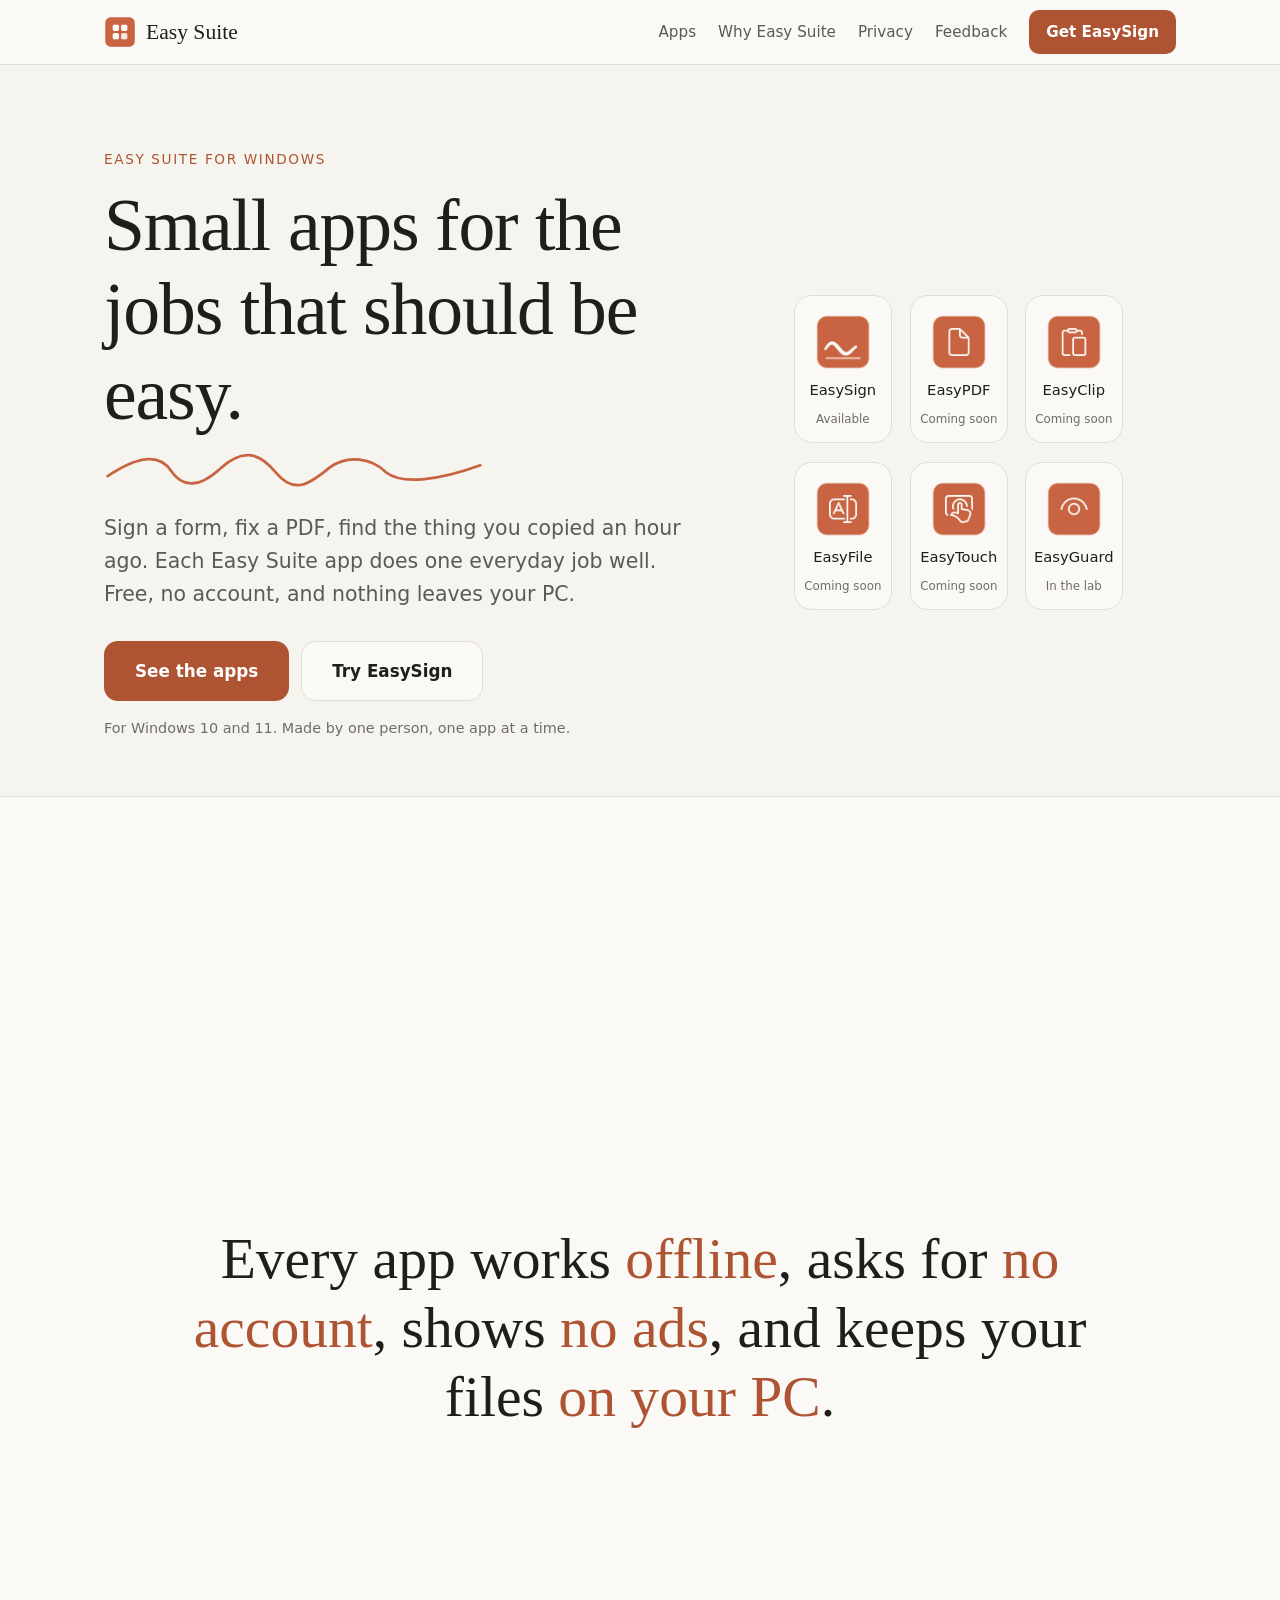
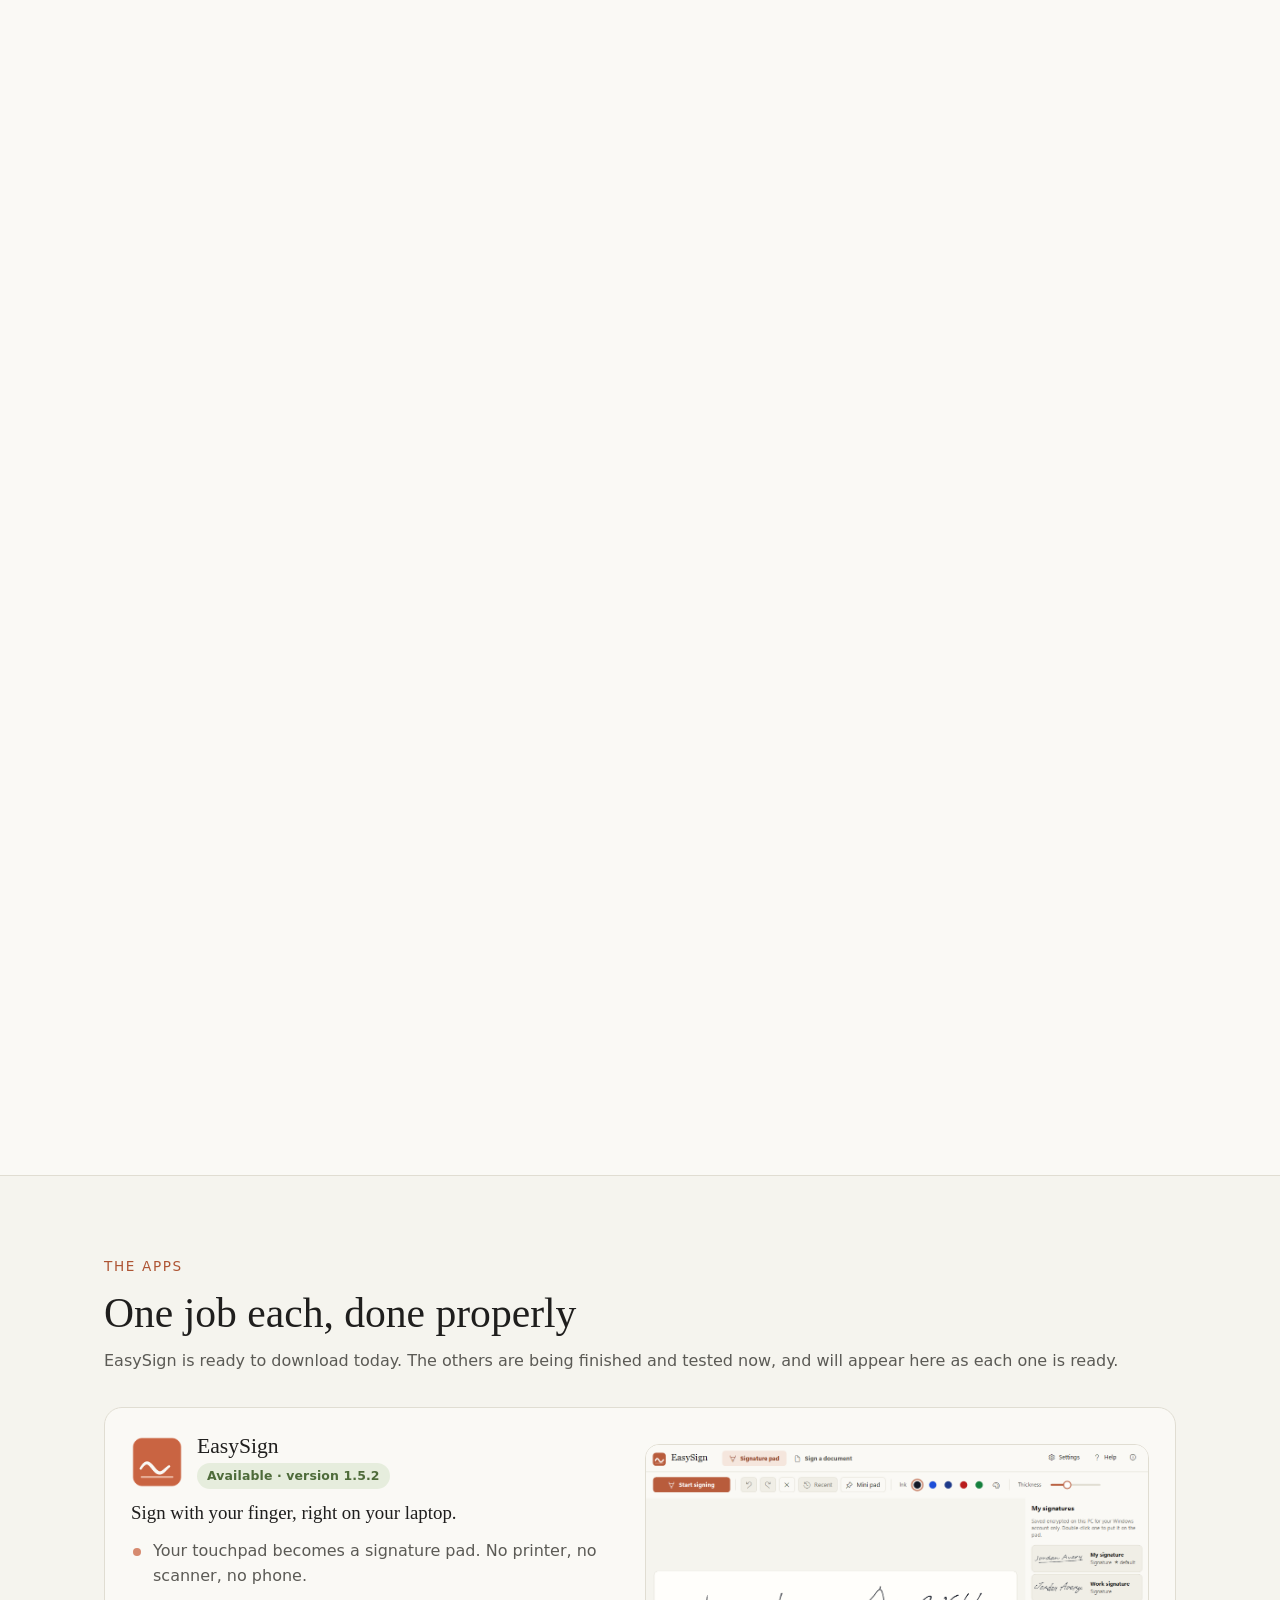
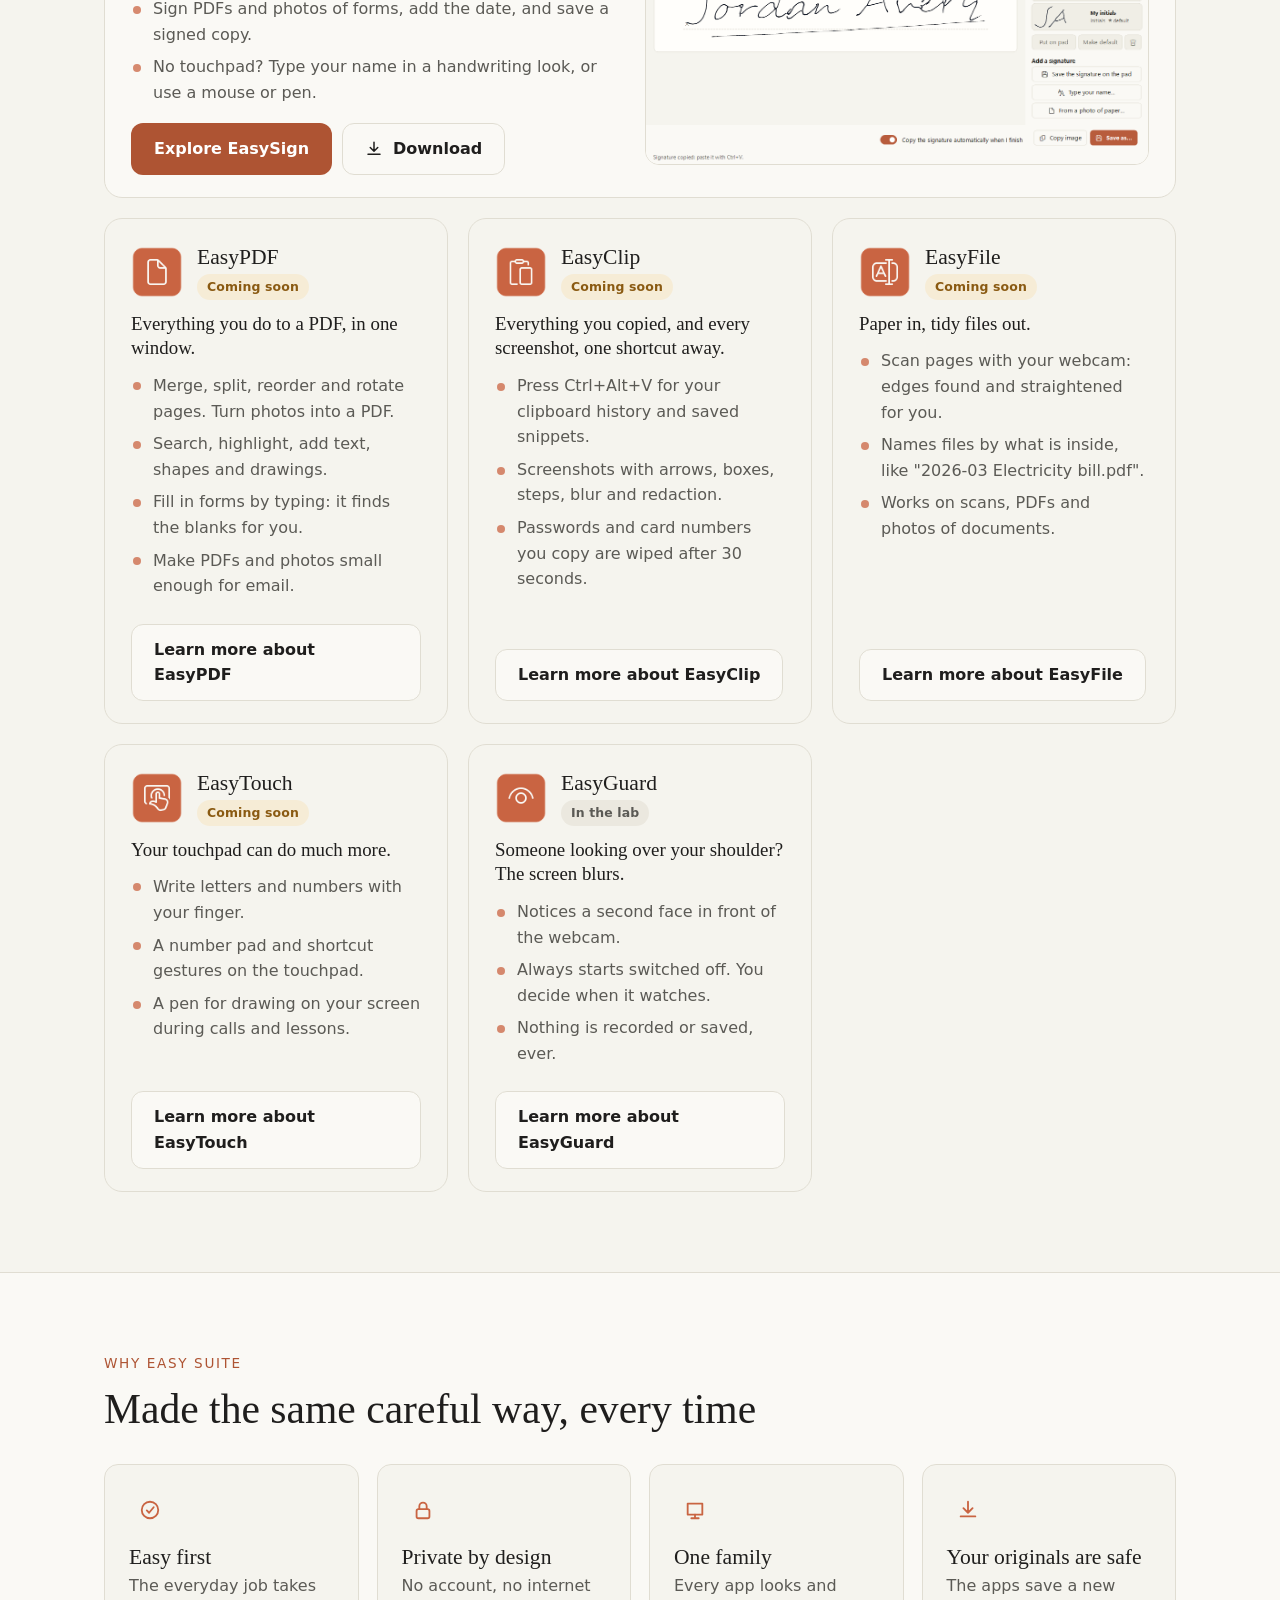
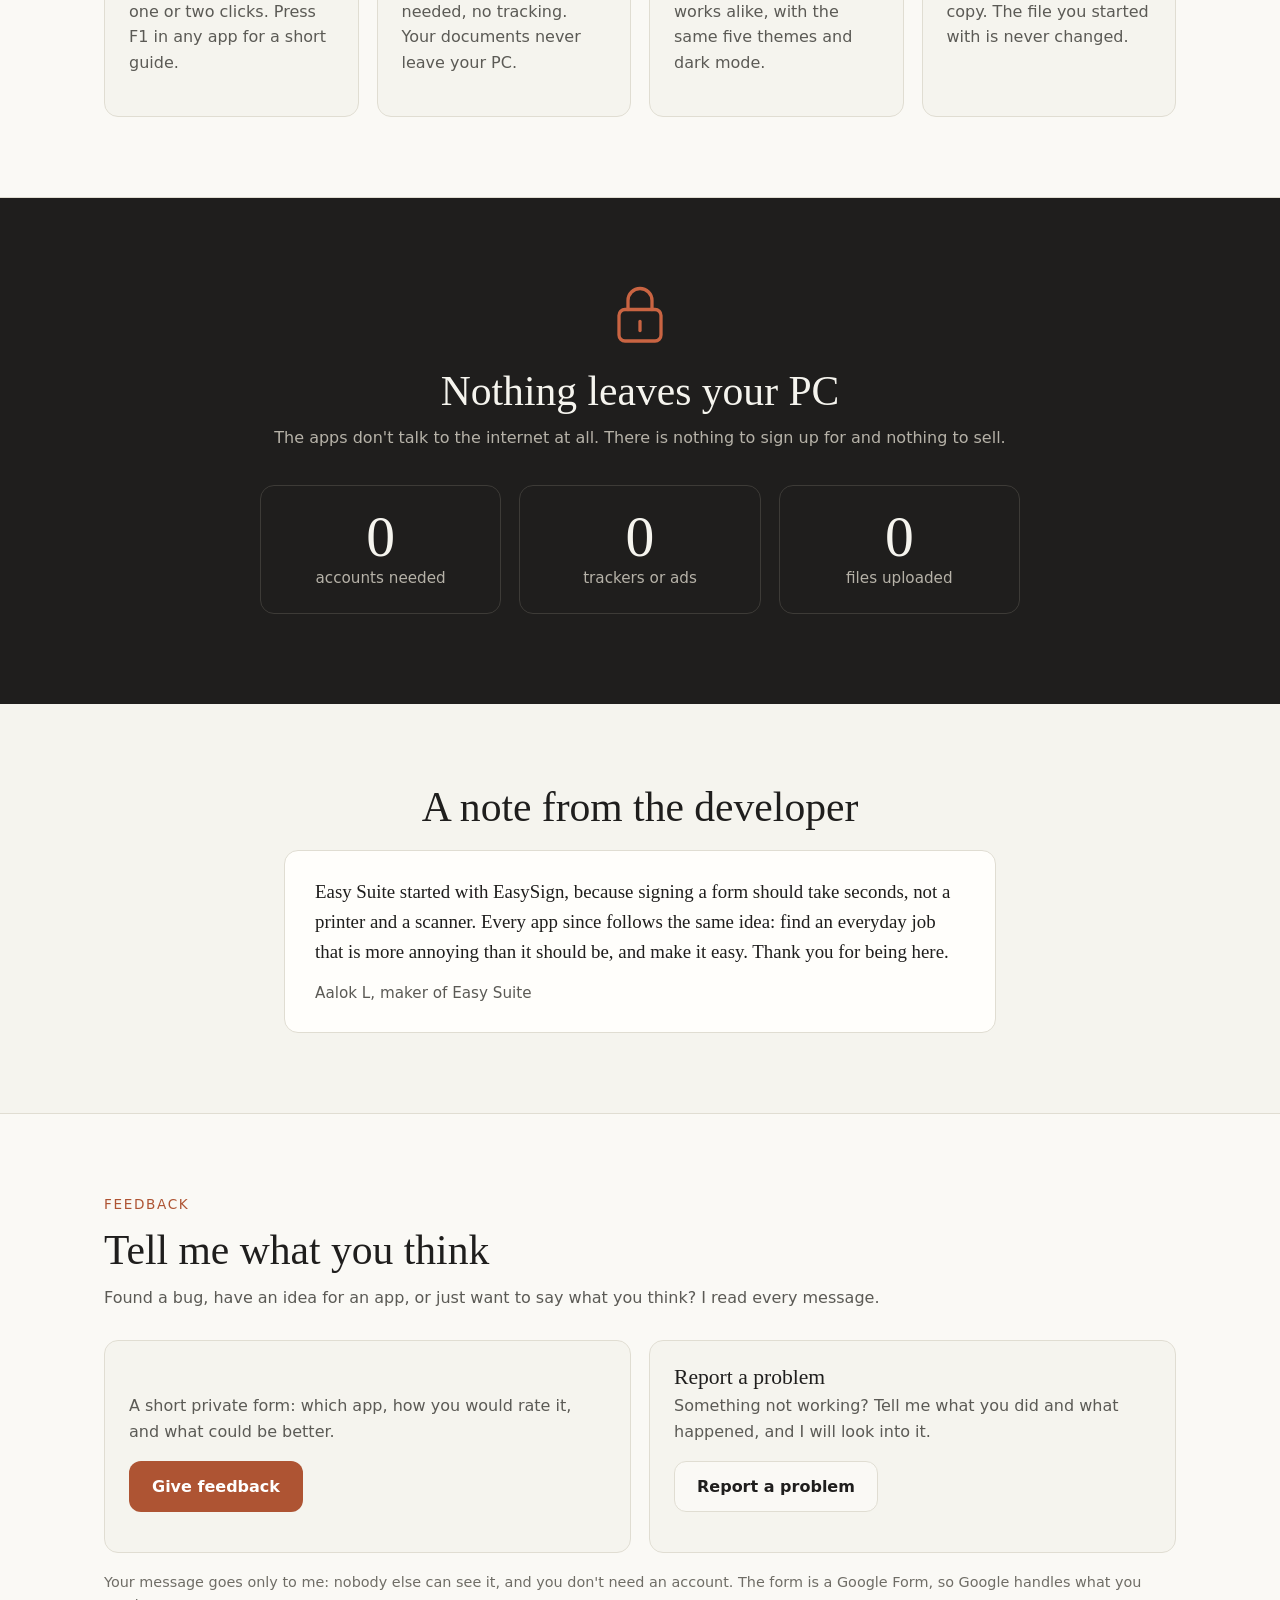
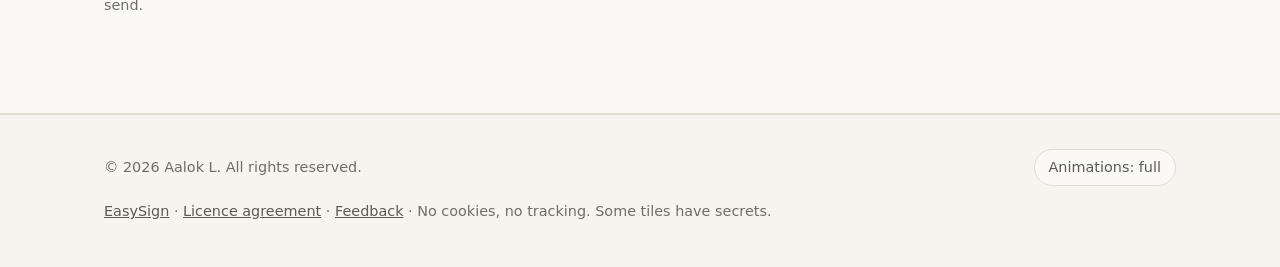
==== index.html @ 6394806a "EasySign 1.5.2 download; security headers on every page - Download points at v1.5.2 (new SHA-256), h" ====
<!doctype html>
<html lang="en" class="no-js">
<head>
<meta charset="utf-8">
<!-- security: start -->
<meta http-equiv="Content-Security-Policy" content="default-src 'none'; script-src 'self' 'sha256-8N2087j33KmQrrjbPovq1DW535ju56A7p640D58fdKI=' 'sha256-8XDhvSbETAWLYXY0dpcGHO2A0aPIYJnSKIRTj+PJCNg=' 'sha256-spopUkX0Y78sDaUf7gL9o56O3M4HfPe5ZUZBuA4qX4Y='; style-src 'self' 'unsafe-inline'; img-src 'self' data:; media-src 'self'; font-src 'self'; manifest-src 'self'; connect-src 'none'; object-src 'none'; frame-src 'none'; worker-src 'none'; base-uri 'none'; form-action 'none'; upgrade-insecure-requests">
<meta name="referrer" content="no-referrer">
<script>if (window.top !== window.self) { document.documentElement.style.display = 'none'; try { window.top.location.replace(window.self.location.href); } catch (e) { } }</script>
<!-- security: end -->
<meta name="viewport" content="width=device-width, initial-scale=1">
<title>Easy Suite: small Windows apps for everyday jobs</title>
<meta name="description" content="Easy Suite is a family of small Windows apps that each do one everyday job well: sign forms, fix PDFs, find what you copied, file your paperwork. Free, private, works offline.">
<meta name="color-scheme" content="light dark">
<link rel="icon" type="image/png" href="images/suite-logo.png">
<link rel="canonical" href="https://unspekable1654.github.io/">
<meta property="og:type" content="website">
<meta property="og:site_name" content="Easy Suite">
<meta property="og:title" content="Easy Suite: small Windows apps for everyday jobs">
<meta property="og:description" content="Sign forms, fix PDFs, find what you copied. Free, private apps for Windows 10 and 11.">
<meta property="og:url" content="https://unspekable1654.github.io/">
<meta property="og:image" content="https://unspekable1654.github.io/images/pad-light.png">
<meta name="twitter:card" content="summary_large_image">
<script>
  // Old links to the EasySign page (from the app and its installer) used anchors on this address: send them on.
  (function () {
    var moved = { '#download': 1, '#features': 1, '#try': 1, '#scene-steps': 1, '#note': 1, '#scene-gallery': 1 };
    if (moved[location.hash]) location.replace('easysign/' + location.hash);
  })();
  // Motion mode before anything paints: "full" (the default) or "calm" (fades only), chosen with the footer switch.
  // The same choice is used on every page of the site.
  (function () {
    var root = document.documentElement, pref = null;
    try { pref = localStorage.getItem('easysign-motion'); } catch (e) { }
    root.className = 'js ' + (pref !== 'calm' ? 'motion' : 'calm');
  })();
</script>
<style>
  :root {
    --bg: #F5F4EE; --surface: #FAF9F5; --surface-alt: #F0EEE6; --line: #E0DDD2;
    --text: #1F1E1D; --muted: #5B5A55; --subtle: #6F6D66;
    --accent: #C96442; --accent-soft: #F5E6DD; --on-accent: #FFFFFF;
    --link: #AE5433; --link-hover: #8C3D22; --button: #AE5433; --button-hover: #9C4A2B;
    --ok: #4E6B3A; --ok-soft: #E6EDDD; --soon: #8A5A12; --soon-soft: #F6ECD6; --lab: #5B5A55; --lab-soft: #EBE8DF;
    --band-bg: #1F1E1D; --band-text: #F5F4EE; --band-muted: #B6B2A8; --band-line: #3D3B37;
    --ease: cubic-bezier(.2,.7,.2,1);
  }
  @media (prefers-color-scheme: dark) {
    :root {
      --bg: #1C1B19; --surface: #262523; --surface-alt: #2F2E2B; --line: #3D3B37;
      --text: #EEEBE3; --muted: #B6B2A8; --subtle: #8A867D;
      --accent: #D97757; --accent-soft: #3A2A22; --on-accent: #1F1E1D;
      --link: #E08A6C; --link-hover: #F0C4B0; --button: #D97757; --button-hover: #E08A6C;
      --ok: #9CC08A; --ok-soft: #1F2A1B; --soon: #D9B36A; --soon-soft: #332A18; --lab: #B6B2A8; --lab-soft: #2F2E2B;
      --band-bg: #F5F4EE; --band-text: #1F1E1D; --band-muted: #5B5A55; --band-line: #E0DDD2;
    }
  }
  * { box-sizing: border-box; }
  html { scroll-behavior: smooth; }
  body {
    margin: 0; background: var(--bg); color: var(--text);
    font: 16px/1.6 "Segoe UI", system-ui, -apple-system, Roboto, Arial, sans-serif;
    -webkit-font-smoothing: antialiased; overflow-x: clip;
  }
  a { color: var(--link); }
  a:hover { color: var(--link-hover); }
  a:focus-visible, button:focus-visible, .btn:focus-visible { outline: 2px solid var(--link); outline-offset: 3px; border-radius: 10px; }
  h1, h2, h3 { font-family: Georgia, "Times New Roman", serif; font-weight: normal; line-height: 1.15; margin: 0; }
  h1 { font-size: clamp(2.5rem, 6.2vw, 4.6rem); letter-spacing: -0.015em; }
  h2 { font-size: clamp(1.8rem, 3.6vw, 2.6rem); margin-bottom: 0.6rem; }
  h3 { font-size: 1.35rem; margin-bottom: 0.2rem; }
  p { margin: 0 0 1rem; }
  .wrap { max-width: 1120px; margin: 0 auto; padding: 0 24px; }
  @media (max-width: 480px) { .wrap { padding: 0 16px; } }
  .muted { color: var(--muted); }
  .subtle { color: var(--subtle); font-size: 0.9rem; }
  .center { text-align: center; }
  .kicker { font-size: 0.85rem; letter-spacing: 0.12em; text-transform: uppercase; color: var(--link); margin-bottom: 12px; }
  .sr-only { position: absolute; width: 1px; height: 1px; padding: 0; margin: -1px; overflow: hidden; clip: rect(0 0 0 0); white-space: nowrap; border: 0; }

  /* progress bar and header */
  .progress { position: fixed; top: 0; left: 0; height: 3px; width: 100%; background: var(--accent); transform-origin: 0 50%; transform: scaleX(0); z-index: 30; }
  header { position: sticky; top: 0; z-index: 20; background: var(--surface); border-bottom: 1px solid var(--line); transition: transform .45s var(--ease); }
  header.away { transform: translateY(-100%); }
  header .wrap { display: flex; align-items: center; gap: 20px; height: 64px; }
  .brand { display: flex; align-items: center; gap: 10px; color: var(--text); text-decoration: none; font-family: Georgia, serif; font-size: 1.35rem; }
  .brand img { width: 32px; height: 32px; }
  nav { margin-left: auto; display: flex; gap: 22px; align-items: center; }
  nav a { color: var(--muted); text-decoration: none; font-size: 0.95rem; }
  nav a:hover { color: var(--text); }
  @media (max-width: 720px) { nav a:not(.keep) { display: none; } }

  /* buttons */
  .btn {
    display: inline-flex; align-items: center; gap: 10px; padding: 12px 22px; border-radius: 12px;
    font-weight: 600; text-decoration: none; border: 1px solid transparent; transition: background-color .15s, border-color .15s;
  }
  .btn-primary { background: var(--button); color: var(--on-accent); }
  .btn-primary:hover { background: var(--button-hover); color: var(--on-accent); }
  .btn-secondary { background: var(--surface); color: var(--text); border-color: var(--line); }
  .btn-secondary:hover { background: var(--surface-alt); color: var(--text); }
  .btn svg { width: 18px; height: 18px; flex: 0 0 auto; }
  .btn-big { padding: 16px 30px; font-size: 1.05rem; border-radius: 14px; }
  .btn-small { padding: 9px 16px; font-size: .95rem; border-radius: 10px; }
  nav .btn { color: var(--on-accent); }

  section { padding: 80px 0; }
  .band-alt { background: var(--surface); border-top: 1px solid var(--line); border-bottom: 1px solid var(--line); }

  /* ---------- hero ---------- */
  .hero { padding: 84px 0 40px; }
  .hero-grid { display: grid; grid-template-columns: minmax(0, 1.15fr) minmax(0, 0.85fr); gap: 48px; align-items: center; }
  @media (max-width: 900px) { .hero-grid { grid-template-columns: minmax(0, 1fr); gap: 36px; } }
  .hero h1 .w { display: inline-block; }
  .hero .lead { font-size: clamp(1.1rem, 2vw, 1.28rem); color: var(--muted); max-width: 600px; margin: 22px 0 30px; }
  .hero .actions { display: flex; flex-wrap: wrap; gap: 12px; }
  .hero .meta { margin-top: 16px; }
  .flourish { display: block; width: min(380px, 80%); height: auto; margin: 12px 0 0; overflow: visible; }
  .flourish path { fill: none; stroke: var(--accent); stroke-width: 3; stroke-linecap: round; stroke-linejoin: round; }

  /* the app tiles beside the headline */
  .tiles { display: grid; grid-template-columns: repeat(3, minmax(0, 1fr)); gap: 18px; max-width: 420px; margin: 0 auto; perspective: 900px; }
  @media (max-width: 900px) { .tiles { max-width: 360px; } }
  .tile {
    display: grid; justify-items: center; gap: 8px; padding: 18px 8px 14px; border-radius: 18px; text-decoration: none;
    background: var(--surface); border: 1px solid var(--line); color: var(--text); font-size: .92rem;
    transition: border-color .25s, background-color .25s; will-change: transform;
  }
  .tile:hover { border-color: var(--accent); color: var(--text); }
  .tile img { width: 56px; height: 56px; transition: transform .35s var(--ease); }
  .tile:hover img { transform: translateY(-3px) scale(1.06); }
  .tile .st { font-size: .74rem; color: var(--subtle); }
  html.motion .tiles .tile { opacity: 0; transform: translateY(26px) rotateX(-30deg); animation: tile-in .9s var(--ease) forwards; animation-delay: calc(.35s + var(--i) * 90ms); }
  @keyframes tile-in { to { opacity: 1; transform: none; } }
  html.motion .tiles.settled .tile { opacity: 1; transform: none; animation: bob 6s ease-in-out infinite; animation-delay: calc(var(--i) * -1s); }
  @keyframes bob { 50% { transform: translateY(-5px); } }
  .tiles.shuffle .tile { animation: none !important; transition: transform .6s var(--ease), border-color .25s; }

  /* ---------- statement (words light up as you scroll) ---------- */
  .scene { position: relative; }
  .scene .stage { position: sticky; top: 0; height: 100vh; height: 100svh; display: flex; flex-direction: column; justify-content: center; overflow: hidden; }
  html.motion #scene-promise { height: 220vh; }
  html:not(.motion) .scene .stage { position: static; height: auto; padding: 72px 0; overflow: visible; }
  .statement { font-family: Georgia, serif; font-size: clamp(1.9rem, 4.6vw, 3.6rem); line-height: 1.2; max-width: 980px; margin: 0 auto; text-align: center; }
  .statement .w { transition: opacity .35s, color .35s; }
  html.motion .statement .w { opacity: .16; }
  html.motion .statement .w.on { opacity: 1; }
  .statement .w.hot { color: var(--link); }

  /* ---------- the apps ---------- */
  .apps { display: grid; grid-template-columns: repeat(auto-fit, minmax(min(330px, 100%), 1fr)); gap: 20px; margin-top: 34px; perspective: 1400px; }
  .app {
    position: relative; display: flex; flex-direction: column; background: var(--bg); border: 1px solid var(--line); border-radius: 18px;
    padding: 26px 26px 22px; transition: border-color .25s; transform-style: preserve-3d;
  }
  .app:hover { border-color: var(--accent); }
  .app.featured { grid-column: 1 / -1; display: grid; grid-template-columns: minmax(0, 1fr) minmax(0, 1.05fr); gap: 34px; align-items: center; background: var(--surface); }
  @media (max-width: 860px) { .app.featured { grid-template-columns: minmax(0, 1fr); gap: 20px; } }
  .app-head { display: flex; align-items: center; gap: 14px; margin-bottom: 12px; }
  .app-head img { width: 52px; height: 52px; flex: 0 0 auto; }
  .app .tag { font-family: Georgia, serif; font-size: 1.18rem; line-height: 1.3; margin-bottom: 12px; }
  .chip { display: inline-block; padding: 3px 10px; border-radius: 999px; font-size: .78rem; font-weight: 600; letter-spacing: .01em; }
  .chip.ok { background: var(--ok-soft); color: var(--ok); }
  .chip.soon { background: var(--soon-soft); color: var(--soon); }
  .chip.lab { background: var(--lab-soft); color: var(--lab); }
  ul.points { list-style: none; padding: 0; margin: 0 0 18px; }
  ul.points li { position: relative; padding-left: 22px; margin-bottom: 7px; color: var(--muted); }
  ul.points li::before { content: ""; position: absolute; left: 2px; top: .62em; width: 8px; height: 8px; border-radius: 50%; background: var(--accent); opacity: .75; }
  .app .actions { margin-top: auto; display: flex; flex-wrap: wrap; gap: 10px; align-items: center; }
  .app .was { font-size: .86rem; color: var(--subtle); margin: -4px 0 14px; }
  .shot { border: 1px solid var(--line); border-radius: 14px; overflow: hidden; background: var(--surface); }
  .shot img { display: block; width: 100%; height: auto; }

  /* principles */
  .principles { display: grid; grid-template-columns: repeat(auto-fit, minmax(min(240px, 100%), 1fr)); gap: 18px; margin-top: 30px; }
  .card { background: var(--surface); border: 1px solid var(--line); border-radius: 14px; padding: 24px; transition: border-color .25s; transform-style: preserve-3d; }
  .card:hover { border-color: var(--accent); }
  .band-alt .card { background: var(--bg); }
  .icon { width: 42px; height: 42px; border-radius: 11px; background: var(--accent-soft); color: var(--accent); display: grid; place-items: center; margin-bottom: 14px; }
  .icon svg { width: 22px; height: 22px; }

  /* privacy band */
  .band-dark { background: var(--band-bg); color: var(--band-text); }
  .band-dark .muted { color: var(--band-muted); }
  .privacy { text-align: center; }
  .lock { width: 72px; height: 72px; margin: 0 auto 18px; display: block; color: var(--accent); }
  .lock path, .lock rect { fill: none; stroke: currentColor; stroke-width: 2.2; stroke-linecap: round; stroke-linejoin: round; }
  .zeros { display: grid; grid-template-columns: repeat(3, minmax(0, 1fr)); gap: 18px; max-width: 760px; margin: 34px auto 10px; }
  .zero { border: 1px solid var(--band-line); border-radius: 14px; padding: 22px 12px; }
  .zero b { display: block; font-family: Georgia, serif; font-weight: normal; font-size: clamp(2.4rem, 6vw, 3.6rem); line-height: 1; font-variant-numeric: tabular-nums; }
  .zero span { color: var(--band-muted); font-size: .95rem; }
  @media (max-width: 560px) { .zeros { grid-template-columns: minmax(0, 1fr); } }

  /* note */
  .note { max-width: 760px; margin: 0 auto; }
  .note blockquote { margin: 18px 0 0; padding: 26px 30px; background: #FFFEFB; color: #1F1E1D; border: 1px solid var(--line); border-radius: 14px; font-family: Georgia, serif; font-size: 1.18rem; }
  .note .by { margin-top: 14px; color: #5B5A55; font-family: "Segoe UI", system-ui, sans-serif; font-size: 0.95rem; }

  footer { padding: 34px 0 44px; border-top: 1px solid var(--line); color: var(--subtle); font-size: 0.9rem; }
  footer .wrap { display: flex; flex-wrap: wrap; gap: 14px 28px; justify-content: space-between; align-items: center; }
  footer a { color: var(--muted); }
  .motion-switch { font: inherit; color: var(--muted); background: var(--surface); border: 1px solid var(--line); border-radius: 999px; padding: 6px 14px; cursor: pointer; }
  .motion-switch:hover { color: var(--text); border-color: var(--accent); }

  /* ---------- entrance effects ---------- */
  html.motion .hero h1 .w { opacity: 0; transform: translateY(0.5em) rotate(2deg); filter: blur(8px); animation: word 1s var(--ease) forwards; animation-delay: calc(var(--i) * 70ms); }
  html.motion .hero .lead, html.motion .hero .actions, html.motion .hero .meta, html.motion .hero .kicker { opacity: 0; animation: rise 1s var(--ease) forwards; }
  html.motion .hero .lead { animation-delay: .55s; }
  html.motion .hero .actions { animation-delay: .7s; }
  html.motion .hero .meta { animation-delay: .85s; }
  html.motion .flourish path { stroke-dasharray: var(--len, 900); stroke-dashoffset: var(--len, 900); animation: draw 1.8s cubic-bezier(.45,.05,.25,1) .45s forwards; }
  @keyframes word { to { opacity: 1; transform: none; filter: blur(0); } }
  @keyframes rise { from { opacity: 0; transform: translateY(24px); } to { opacity: 1; transform: none; } }
  @keyframes draw { to { stroke-dashoffset: 0; } }

  .reveal { transition: opacity 1s var(--ease), transform 1s var(--ease); transition-delay: var(--delay, 0s); }
  html.motion .reveal { opacity: 0; transform: translateY(40px); }
  html.motion .reveal.flip { transform: translateY(70px) rotateX(-30deg); transform-origin: 50% 100%; }
  html.motion .reveal.in { opacity: 1; transform: none; }
  html.calm .reveal { opacity: 0; transition: opacity .8s ease; transition-delay: var(--delay, 0s); }
  html.calm .reveal.in { opacity: 1; }
  html.calm .hero h1, html.calm .hero .lead, html.calm .hero .actions, html.calm .hero .meta, html.calm .flourish, html.calm .tiles { opacity: 0; animation: fade .9s ease forwards; }
  html.calm .hero .lead { animation-delay: .15s; }
  html.calm .hero .actions, html.calm .flourish, html.calm .tiles { animation-delay: .3s; }
  @keyframes fade { to { opacity: 1; } }
  @media print { .reveal, .hero *, .tile { opacity: 1 !important; transform: none !important; filter: none !important; animation: none !important; } }
</style>
</head>
<body>
<div class="progress" aria-hidden="true"></div>

<header>
  <div class="wrap">
    <!-- Try typing suite. -->
    <a class="brand" href="#top"><img src="images/suite-logo.png" alt="" width="32" height="32">Easy Suite</a>
    <nav aria-label="Sections">
      <a href="#apps">Apps</a>
      <a href="#why">Why Easy Suite</a>
      <a href="#privacy">Privacy</a>
      <a href="#feedback">Feedback</a>
      <a class="keep btn btn-primary btn-small" href="easysign/">Get EasySign</a>
    </nav>
  </div>
</header>

<main id="top">
  <section class="hero">
    <div class="wrap hero-grid">
      <div>
        <p class="kicker">Easy Suite for Windows</p>
        <h1 class="split">Small apps for the jobs that should be easy.</h1>
        <svg class="flourish" viewBox="0 0 420 46" aria-hidden="true" focusable="false"><path d="M4 30 C 40 6, 62 6, 74 24 S 104 44, 128 22 S 170 2, 190 26 S 226 40, 250 20 C 270 6, 296 10, 312 26 C 330 40, 372 34, 416 18"/></svg>
        <p class="lead">Sign a form, fix a PDF, find the thing you copied an hour ago. Each Easy Suite app does one everyday job well. Free, no account, and nothing leaves your PC.</p>
        <div class="actions">
          <a class="btn btn-primary btn-big" href="#apps">See the apps</a>
          <a class="btn btn-secondary btn-big" href="easysign/">Try EasySign</a>
        </div>
        <p class="meta subtle">For Windows 10 and 11. Made by one person, one app at a time.</p>
      </div>
      <!-- Tiles get sleepy. And they have nicknames. -->
      <div class="tiles" aria-label="The apps">
        <a class="tile" href="easysign/" style="--i:0"><img src="images/apps/easysign.png" alt="" width="56" height="56">EasySign<span class="st">Available</span></a>
        <a class="tile" href="easypdf/" style="--i:1"><img src="images/apps/easypdf.png" alt="" width="56" height="56">EasyPDF<span class="st">Coming soon</span></a>
        <a class="tile" href="easyclip/" style="--i:2"><img src="images/apps/easyclip.png" alt="" width="56" height="56">EasyClip<span class="st">Coming soon</span></a>
        <a class="tile" href="easyfile/" style="--i:3"><img src="images/apps/easyfile.png" alt="" width="56" height="56">EasyFile<span class="st">Coming soon</span></a>
        <a class="tile" href="easytouch/" style="--i:4"><img src="images/apps/easytouch.png" alt="" width="56" height="56">EasyTouch<span class="st">Coming soon</span></a>
        <a class="tile" href="easyguard/" style="--i:5"><img src="images/apps/easyguard.png" alt="" width="56" height="56">EasyGuard<span class="st">In the lab</span></a>
      </div>
    </div>
  </section>

  <section id="scene-promise" class="scene band-alt" aria-label="The Easy Suite promise">
    <div class="stage">
      <div class="wrap">
        <p class="statement split-words">Every app works <span class="hot">offline</span>, asks for <span class="hot">no account</span>, shows <span class="hot">no ads</span>, and keeps your files <span class="hot">on your PC</span>.</p>
      </div>
    </div>
  </section>

  <section id="apps">
    <div class="wrap">
      <p class="kicker reveal">The apps</p>
      <h2 class="reveal">One job each, done properly</h2>
      <p class="muted reveal">EasySign is ready to download today. The others are being finished and tested now, and will appear here as each one is ready.</p>

      <div class="apps">
        <article class="app featured reveal" id="app-easysign">
          <div>
            <div class="app-head">
              <img src="images/apps/easysign.png" alt="" width="52" height="52">
              <div><h3>EasySign</h3><span class="chip ok">Available &middot; version 1.5.2</span></div>
            </div>
            <p class="tag">Sign with your finger, right on your laptop.</p>
            <ul class="points">
              <li>Your touchpad becomes a signature pad. No printer, no scanner, no phone.</li>
              <li>Sign PDFs and photos of forms, add the date, and save a signed copy.</li>
              <li>No touchpad? Type your name in a handwriting look, or use a mouse or pen.</li>
            </ul>
            <div class="actions">
              <a class="btn btn-primary" href="easysign/">Explore EasySign</a>
              <a class="btn btn-secondary" href="easysign/#download">
                <svg viewBox="0 0 24 24" fill="none" stroke="currentColor" stroke-width="2" stroke-linecap="round" stroke-linejoin="round" aria-hidden="true"><path d="M12 3v12m0 0-5-5m5 5 5-5M4 19h16"/></svg>
                Download
              </a>
            </div>
          </div>
          <a class="shot" href="easysign/" tabindex="-1"><img src="images/pad-light.png" alt="The EasySign signature pad" width="1104" height="701" loading="lazy"></a>
        </article>

        <article class="app reveal flip tilt" id="app-easypdf" style="--delay:.05s">
          <div class="app-head">
            <img src="images/apps/easypdf.png" alt="" width="52" height="52">
            <div><h3>EasyPDF</h3><span class="chip soon">Coming soon</span></div>
          </div>
          <p class="tag">Everything you do to a PDF, in one window.</p>
          <ul class="points">
            <li>Merge, split, reorder and rotate pages. Turn photos into a PDF.</li>
            <li>Search, highlight, add text, shapes and drawings.</li>
            <li>Fill in forms by typing: it finds the blanks for you.</li>
            <li>Make PDFs and photos small enough for email.</li>
          </ul>
          <div class="actions"><a class="btn btn-secondary" href="easypdf/">Learn more about EasyPDF</a></div>
        </article>

        <article class="app reveal flip tilt" id="app-easyclip" style="--delay:.12s">
          <div class="app-head">
            <img src="images/apps/easyclip.png" alt="" width="52" height="52">
            <div><h3>EasyClip</h3><span class="chip soon">Coming soon</span></div>
          </div>
          <p class="tag">Everything you copied, and every screenshot, one shortcut away.</p>
          <ul class="points">
            <li>Press Ctrl+Alt+V for your clipboard history and saved snippets.</li>
            <li>Screenshots with arrows, boxes, steps, blur and redaction.</li>
            <li>Passwords and card numbers you copy are wiped after 30 seconds.</li>
          </ul>
          <div class="actions"><a class="btn btn-secondary" href="easyclip/">Learn more about EasyClip</a></div>
        </article>

        <article class="app reveal flip tilt" id="app-easyfile" style="--delay:.05s">
          <div class="app-head">
            <img src="images/apps/easyfile.png" alt="" width="52" height="52">
            <div><h3>EasyFile</h3><span class="chip soon">Coming soon</span></div>
          </div>
          <p class="tag">Paper in, tidy files out.</p>
          <ul class="points">
            <li>Scan pages with your webcam: edges found and straightened for you.</li>
            <li>Names files by what is inside, like "2026-03 Electricity bill.pdf".</li>
            <li>Works on scans, PDFs and photos of documents.</li>
          </ul>
          <div class="actions"><a class="btn btn-secondary" href="easyfile/">Learn more about EasyFile</a></div>
        </article>

        <article class="app reveal flip tilt" id="app-easytouch" style="--delay:.12s">
          <div class="app-head">
            <img src="images/apps/easytouch.png" alt="" width="52" height="52">
            <div><h3>EasyTouch</h3><span class="chip soon">Coming soon</span></div>
          </div>
          <p class="tag">Your touchpad can do much more.</p>
          <ul class="points">
            <li>Write letters and numbers with your finger.</li>
            <li>A number pad and shortcut gestures on the touchpad.</li>
            <li>A pen for drawing on your screen during calls and lessons.</li>
          </ul>
          <div class="actions"><a class="btn btn-secondary" href="easytouch/">Learn more about EasyTouch</a></div>
        </article>

        <article class="app reveal flip tilt" id="app-easyguard" style="--delay:.05s">
          <div class="app-head">
            <img src="images/apps/easyguard.png" alt="" width="52" height="52">
            <div><h3>EasyGuard</h3><span class="chip lab">In the lab</span></div>
          </div>
          <p class="tag">Someone looking over your shoulder? The screen blurs.</p>
          <ul class="points">
            <li>Notices a second face in front of the webcam.</li>
            <li>Always starts switched off. You decide when it watches.</li>
            <li>Nothing is recorded or saved, ever.</li>
          </ul>
          <div class="actions"><a class="btn btn-secondary" href="easyguard/">Learn more about EasyGuard</a></div>
        </article>
      </div>
    </div>
  </section>

  <section id="why" class="band-alt">
    <div class="wrap">
      <p class="kicker reveal">Why Easy Suite</p>
      <h2 class="reveal">Made the same careful way, every time</h2>
      <div class="principles">
        <div class="card reveal flip tilt">
          <div class="icon"><svg viewBox="0 0 24 24" fill="none" stroke="currentColor" stroke-width="2" stroke-linecap="round" stroke-linejoin="round" aria-hidden="true"><circle cx="12" cy="12" r="9"/><path d="m8.5 12.5 2.5 2.5 5-6"/></svg></div>
          <h3>Easy first</h3>
          <p class="muted">The everyday job takes one or two clicks. Press F1 in any app for a short guide.</p>
        </div>
        <div class="card reveal flip tilt" style="--delay:.08s">
          <div class="icon"><svg viewBox="0 0 24 24" fill="none" stroke="currentColor" stroke-width="2" stroke-linecap="round" stroke-linejoin="round" aria-hidden="true"><rect x="5" y="11" width="14" height="10" rx="2"/><path d="M8 11V8a4 4 0 0 1 8 0v3"/></svg></div>
          <h3>Private by design</h3>
          <p class="muted">No account, no internet needed, no tracking. Your documents never leave your PC.</p>
        </div>
        <div class="card reveal flip tilt" style="--delay:.16s">
          <div class="icon"><svg viewBox="0 0 24 24" fill="none" stroke="currentColor" stroke-width="2" stroke-linecap="round" stroke-linejoin="round" aria-hidden="true"><path d="M4 5h16v12H4z"/><path d="M8 21h8M12 17v4"/></svg></div>
          <h3>One family</h3>
          <p class="muted">Every app looks and works alike, with the same five themes and dark mode.</p>
        </div>
        <div class="card reveal flip tilt" style="--delay:.24s">
          <div class="icon"><svg viewBox="0 0 24 24" fill="none" stroke="currentColor" stroke-width="2" stroke-linecap="round" stroke-linejoin="round" aria-hidden="true"><path d="M12 3v12m0 0-5-5m5 5 5-5M4 19h16"/></svg></div>
          <h3>Your originals are safe</h3>
          <p class="muted">The apps save a new copy. The file you started with is never changed.</p>
        </div>
      </div>
    </div>
  </section>

  <section id="privacy" class="band-dark">
    <div class="wrap privacy">
      <svg class="lock reveal" viewBox="0 0 48 48" aria-hidden="true"><rect x="10" y="21" width="28" height="21" rx="4"/><path d="M16 21v-6a8 8 0 0 1 16 0v6"/><path d="M24 29v6"/></svg>
      <h2 class="reveal">Nothing leaves your PC</h2>
      <p class="muted reveal">The apps don't talk to the internet at all. There is nothing to sign up for and nothing to sell.</p>
      <div class="zeros">
        <div class="zero reveal"><b data-count="0">0</b><span>accounts needed</span></div>
        <div class="zero reveal" style="--delay:.1s"><b data-count="0">0</b><span>trackers or ads</span></div>
        <div class="zero reveal" style="--delay:.2s"><b data-count="0">0</b><span>files uploaded</span></div>
      </div>
    </div>
  </section>

  <section id="note">
    <div class="wrap note">
      <h2 class="reveal center">A note from the developer</h2>
      <blockquote class="reveal">
        Easy Suite started with EasySign, because signing a form should take seconds, not a printer and a scanner. Every app since follows the same idea: find an everyday job that is more annoying than it should be, and make it easy. Thank you for being here.
        <div class="by">Aalok L, maker of Easy Suite</div>
      </blockquote>
    </div>
  </section>

  <section id="feedback" class="band-alt">
    <div class="wrap">
      <p class="kicker reveal">Feedback</p>
      <h2 class="reveal">Tell me what you think</h2>
      <p class="muted reveal">Found a bug, have an idea for an app, or just want to say what you think? I read every message.</p>
      <div class="principles">
        <div class="card reveal flip tilt">
          <h3>Send feedback</h3>
          <p class="muted">A short private form: which app, how you would rate it, and what could be better.</p>
          <p><a class="btn btn-primary" href="https://docs.google.com/forms/d/e/1FAIpQLScC7riL7U2CfY4Zo2l5sXBMDg38h3i7c_D3k4DlkvJMoYQPKA/viewform?usp=pp_url&amp;entry.1483937742=Feedback+or+an+idea" data-kind="feedback" target="_blank" rel="noopener noreferrer">Give feedback</a></p>
        </div>
        <div class="card reveal flip tilt" style="--delay:.08s">
          <h3>Report a problem</h3>
          <p class="muted">Something not working? Tell me what you did and what happened, and I will look into it.</p>
          <p><a class="btn btn-secondary" href="https://docs.google.com/forms/d/e/1FAIpQLScC7riL7U2CfY4Zo2l5sXBMDg38h3i7c_D3k4DlkvJMoYQPKA/viewform?usp=pp_url&amp;entry.1483937742=Something+isn%27t+working" data-kind="problem" target="_blank" rel="noopener noreferrer">Report a problem</a></p>
        </div>
      </div>
      <p class="subtle reveal" style="margin-top:18px">Your message goes only to me: nobody else can see it, and you don't need an account. The form is a Google Form, so Google handles what you send.</p>
    </div>
  </section>
</main>

<!-- Elevators work best from the bottom floor. -->
<footer>
  <div class="wrap">
    <div>&copy; 2026 Aalok L. All rights reserved.</div>
    <button class="motion-switch" type="button" aria-pressed="false">Animations: full</button>
    <div><a href="easysign/">EasySign</a> &middot; <a href="LICENSE.txt">Licence agreement</a> &middot; <a href="#feedback">Feedback</a> &middot; No cookies, no tracking. Some tiles have secrets.</div>
  </div>
</footer>

<script>
(function () {
  var root = document.documentElement;
  var full = root.classList.contains('motion');
  var $ = function (s, c) { return (c || document).querySelector(s); };
  var $$ = function (s, c) { return Array.prototype.slice.call((c || document).querySelectorAll(s)); };
  var clamp = function (v, a, b) { return Math.min(b, Math.max(a, v)); };
  var finePointer = window.matchMedia('(hover: hover) and (pointer: fine)').matches;

  // Footer switch: full motion or calm, remembered on this device only (shared with the app pages).
  var sw = $('.motion-switch');
  sw.textContent = 'Animations: ' + (full ? 'full' : 'calm');
  sw.setAttribute('aria-pressed', full ? 'true' : 'false');
  sw.addEventListener('click', function () {
    try { localStorage.setItem('easysign-motion', full ? 'calm' : 'full'); } catch (e) { }
    location.reload();
  });

  // Split headings and the statement into words (screen readers still read the whole sentence).
  $$('.split').forEach(function (el) {
    var i = 0;
    el.setAttribute('aria-label', el.textContent);
    el.innerHTML = el.textContent.split(/\s+/).map(function (w) { return '<span class="w" aria-hidden="true" style="--i:' + (i++) + '">' + w + '</span>'; }).join(' ');
  });
  $$('.split-words').forEach(function (el) {
    el.setAttribute('aria-label', el.textContent.replace(/\s+/g, ' ').trim());
    var out = [];
    Array.prototype.forEach.call(el.childNodes, function (n) {
      var hot = n.nodeType === 1;
      (n.textContent || '').split(/(\s+)/).forEach(function (part) {
        if (!part) return;
        out.push(/^\s+$/.test(part) ? part : '<span class="w' + (hot ? ' hot' : '') + '" aria-hidden="true">' + part + '</span>');
      });
    });
    el.innerHTML = out.join('');
  });

  // The flourish draws at its real length.
  $$('.flourish path').forEach(function (p) { try { p.style.setProperty('--len', Math.ceil(p.getTotalLength())); } catch (e) { } });

  // App tiles: settle into a gentle float once they have flown in.
  var tiles = $('.tiles');
  if (full && tiles) setTimeout(function () { tiles.classList.add('settled'); }, 1700);

  // Reveal on scroll.
  if ('IntersectionObserver' in window) {
    var io = new IntersectionObserver(function (entries) {
      entries.forEach(function (e) {
        if (!e.isIntersecting) return;
        e.target.classList.add('in');
        io.unobserve(e.target);
        var n = e.target.querySelector('[data-count]');
        if (n) countDown(n);
      });
    }, { rootMargin: '0px 0px -8% 0px', threshold: 0.12 });
    $$('.reveal').forEach(function (el) { io.observe(el); });
  } else {
    $$('.reveal').forEach(function (el) { el.classList.add('in'); });
  }

  // The privacy zeros count down to nothing.
  function countDown(el) {
    if (!full) return;
    var from = 9, t0 = performance.now();
    (function step(t) {
      var k = clamp((t - t0) / 900, 0, 1);
      el.textContent = Math.round(from * (1 - k));
      if (k < 1) requestAnimationFrame(step);
    })(t0);
  }

  // Cards lean toward the pointer.
  if (full && finePointer) {
    $$('.tilt').forEach(function (c) {
      c.addEventListener('pointermove', function (e) {
        if (!c.classList.contains('in')) return;
        var r = c.getBoundingClientRect();
        var x = (e.clientX - r.left) / r.width - 0.5, y = (e.clientY - r.top) / r.height - 0.5;
        c.style.transform = 'rotateY(' + (x * 6).toFixed(2) + 'deg) rotateX(' + (-y * 6).toFixed(2) + 'deg)';
      });
      c.addEventListener('pointerleave', function () { c.style.transform = ''; });
    });
  }

  // Scroll: progress bar, header hides while reading down, the promise lights up word by word.
  var bar = $('.progress'), header = $('header'), lastY = window.scrollY;
  var scene = $('#scene-promise'), words = $$('.statement .w');
  function onScroll() {
    var y = window.scrollY, max = document.documentElement.scrollHeight - innerHeight;
    bar.style.transform = 'scaleX(' + (max > 0 ? y / max : 0) + ')';
    if (full) header.classList.toggle('away', y > lastY && y > 200);
    lastY = y;
    if (full && scene) {
      var r = scene.getBoundingClientRect();
      var p = clamp(-r.top / Math.max(1, r.height - innerHeight), 0, 1);
      var lit = Math.round(p * 1.25 * words.length);
      words.forEach(function (w, i) { w.classList.toggle('on', i < lit); });
    }
  }
  window.addEventListener('scroll', onScroll, { passive: true });
  window.addEventListener('resize', onScroll);
  onScroll();

  // A little surprise: the logo, clicked five times, shuffles the apps.
  var clicks = 0, timer = 0;
  $('.brand').addEventListener('click', function () {
    clicks++;
    clearTimeout(timer);
    timer = setTimeout(function () { clicks = 0; }, 1500);
    if (clicks < 5 || !tiles) return;
    clicks = 0;
    var list = $$('.tile', tiles), boxes = list.map(function (t) { return t.getBoundingClientRect(); });
    var order = list.map(function (_, i) { return i; }).sort(function () { return Math.random() - 0.5; });
    tiles.classList.add('shuffle');
    list.forEach(function (t, i) {
      var to = boxes[order[i]], from = boxes[i];
      t.style.transform = 'translate(' + (to.left - from.left) + 'px,' + (to.top - from.top) + 'px) rotate(' + (Math.random() * 16 - 8).toFixed(1) + 'deg)';
    });
    setTimeout(function () {
      list.forEach(function (t) { t.style.transform = ''; });
      setTimeout(function () { tiles.classList.remove('shuffle'); }, 650);
    }, 1400);
  });
})();
</script>
<script src="assets/eggs.js" data-page="hub"></script>
<script src="assets/eggs-hub.js"></script>
</body>
</html>
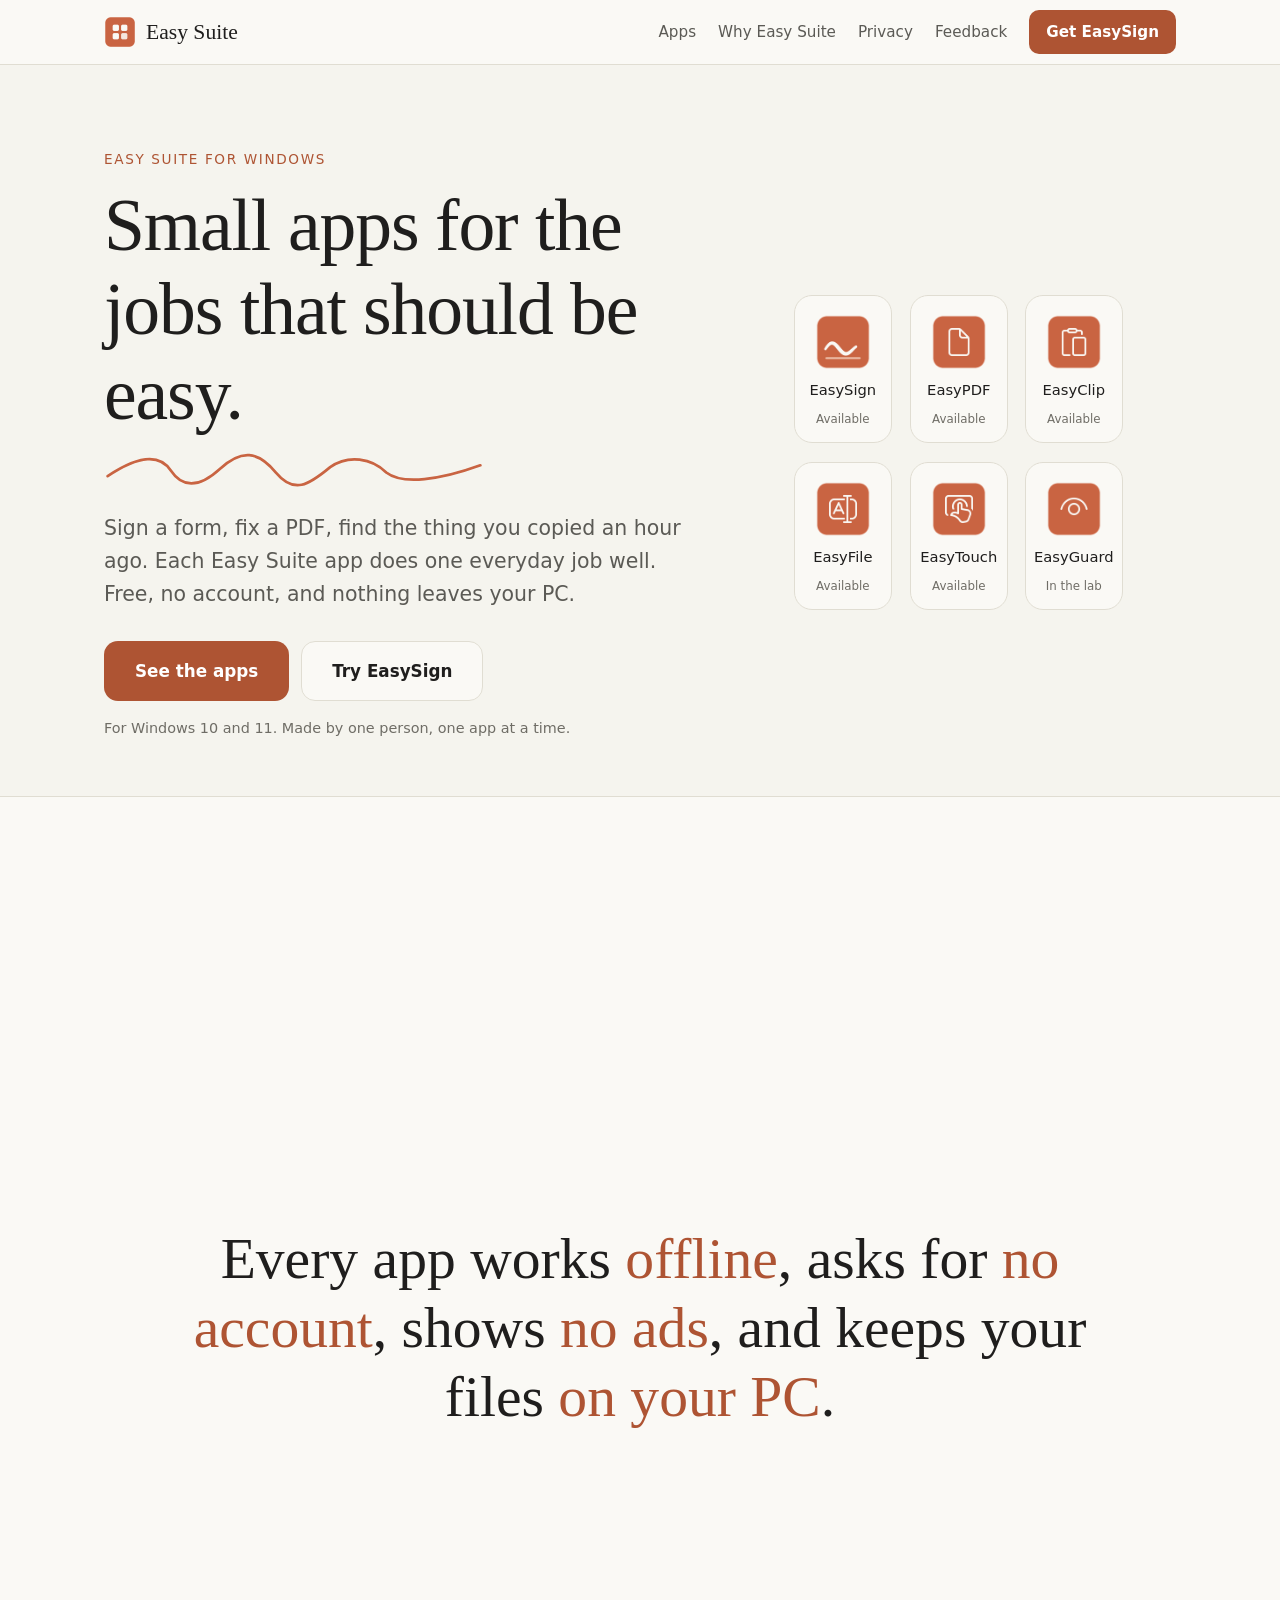
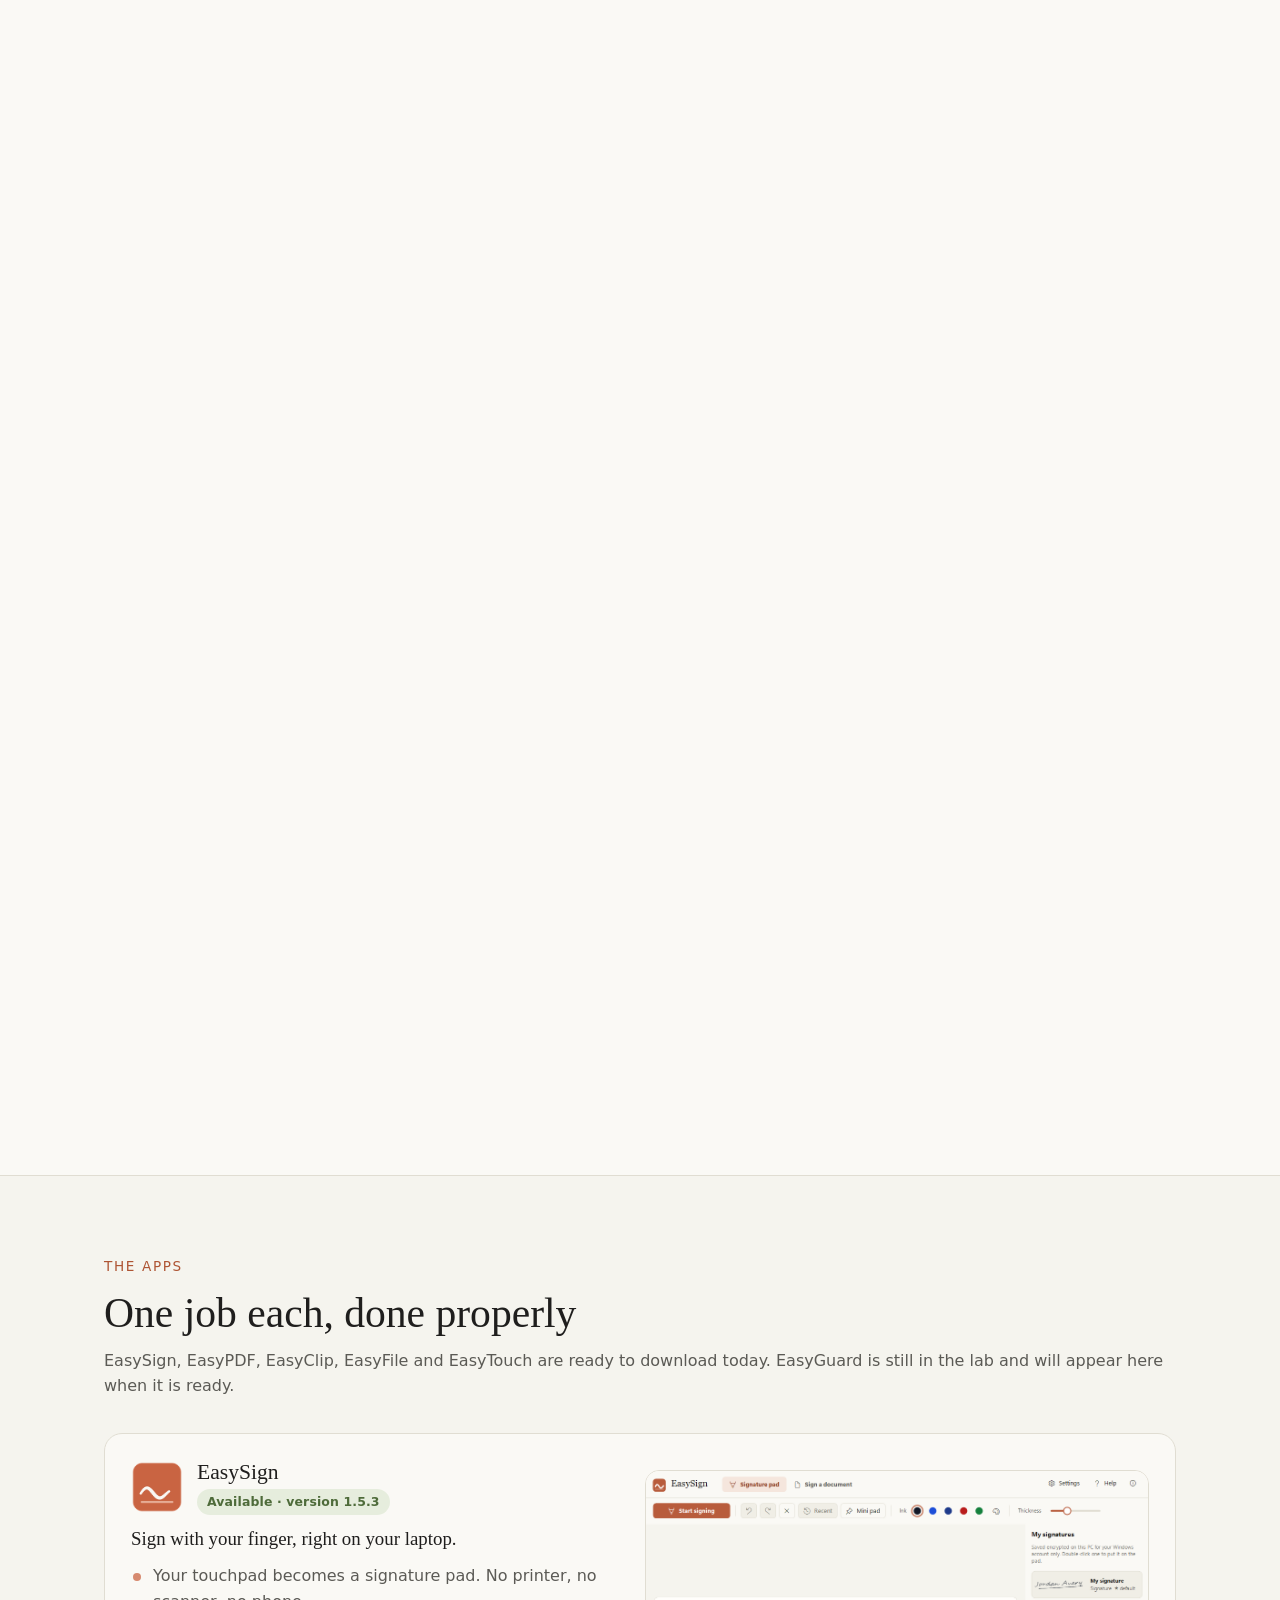
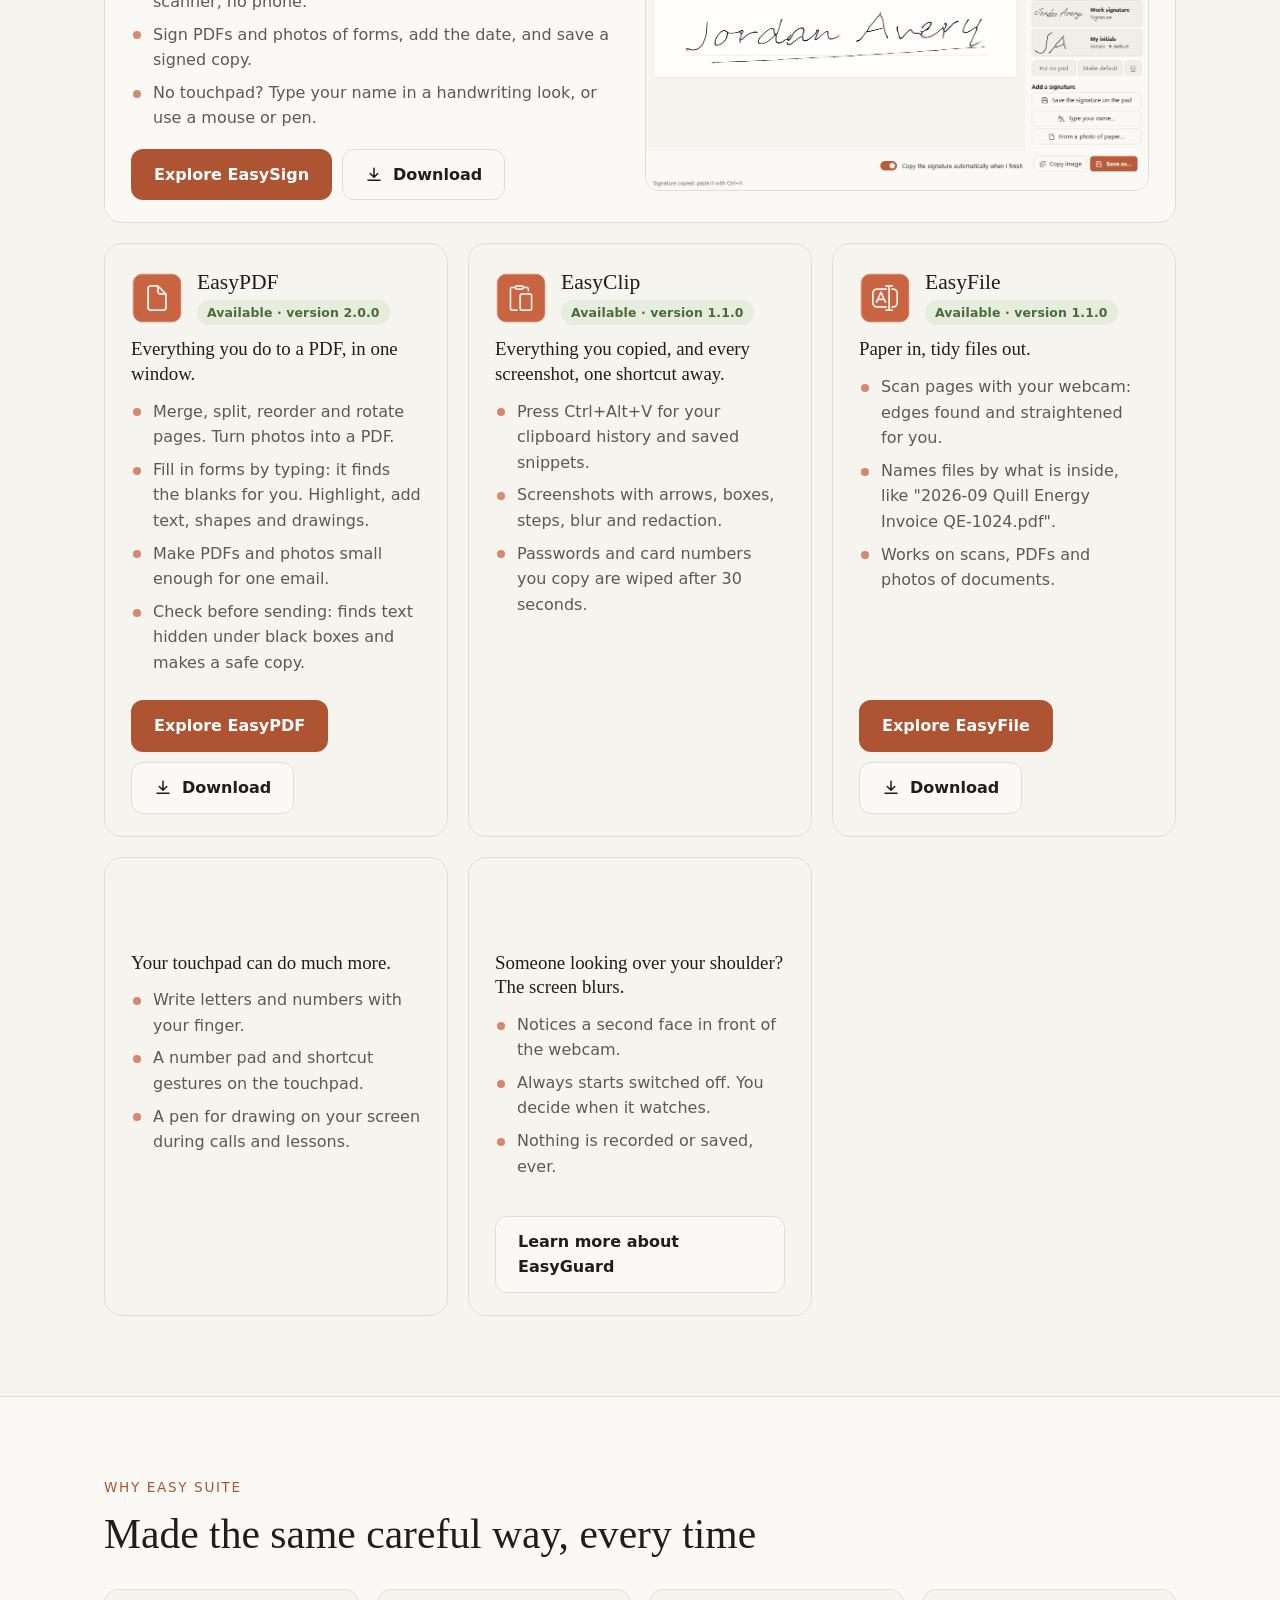
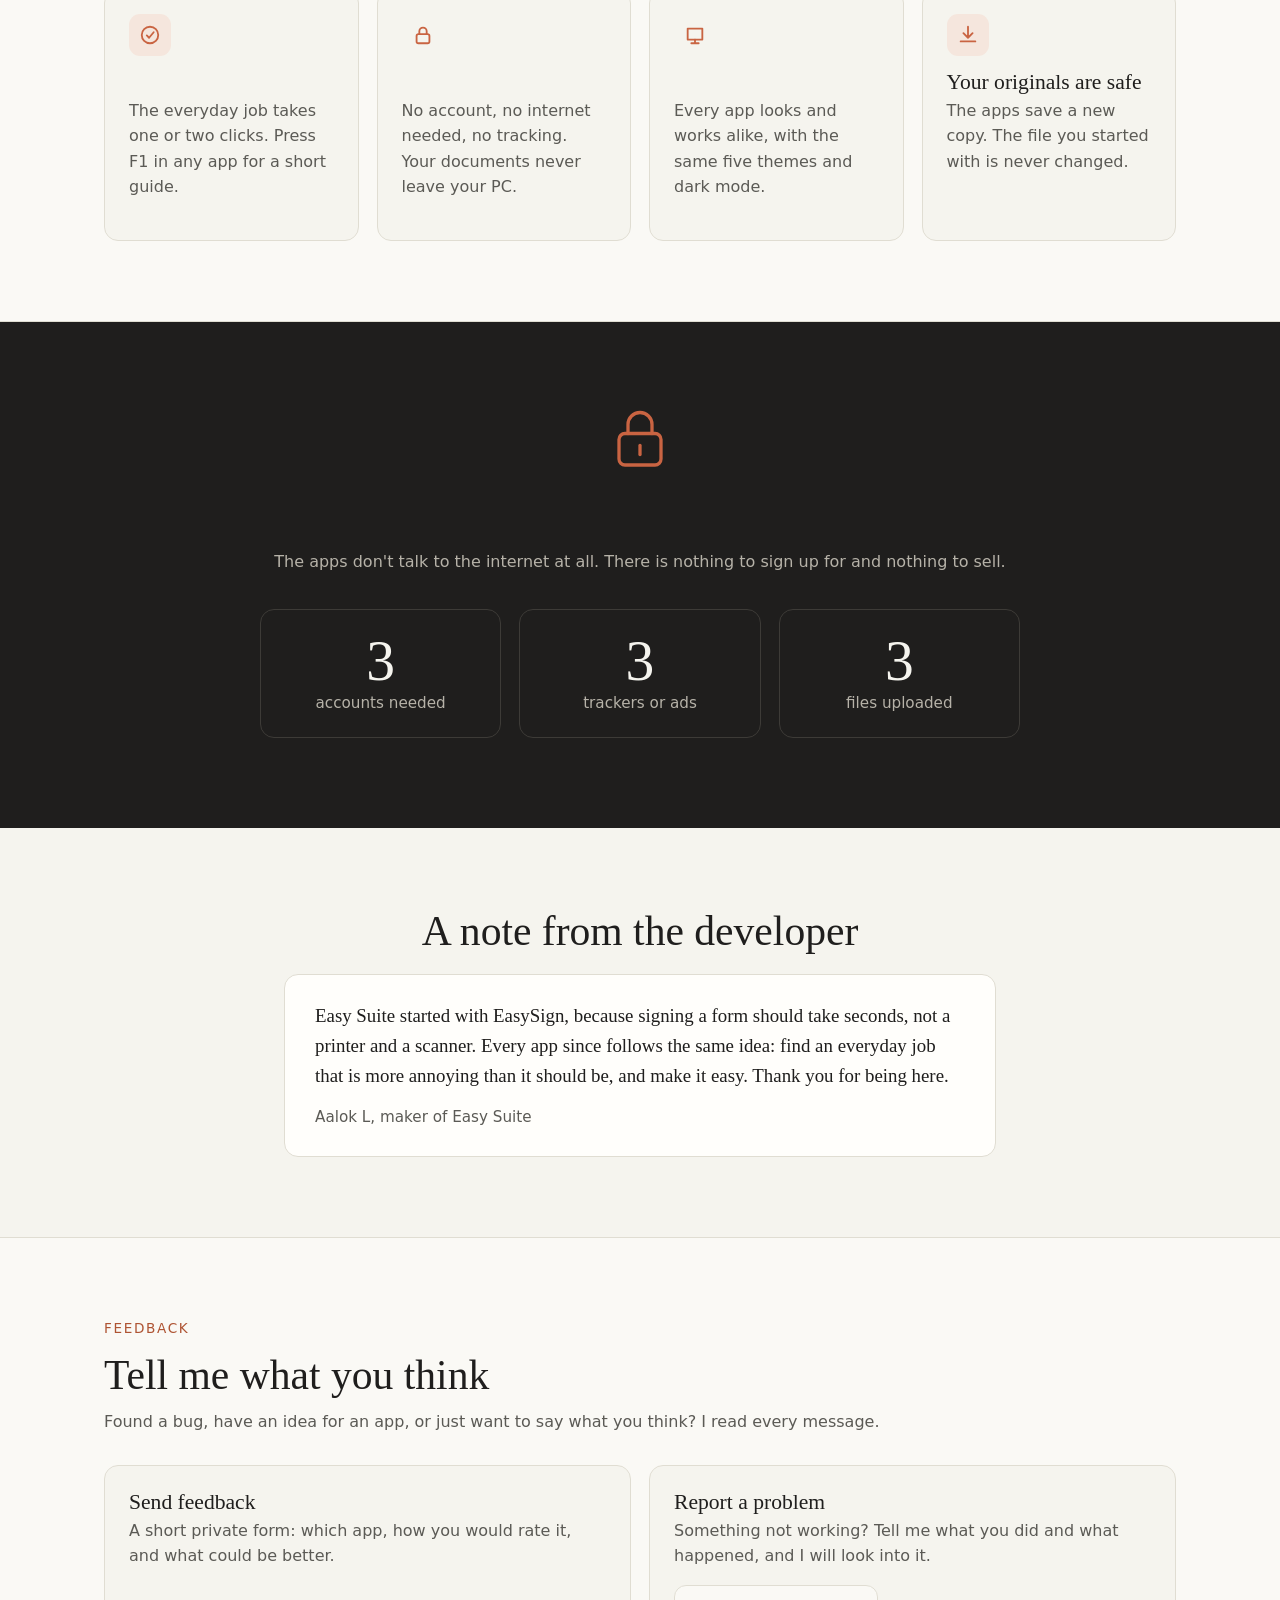
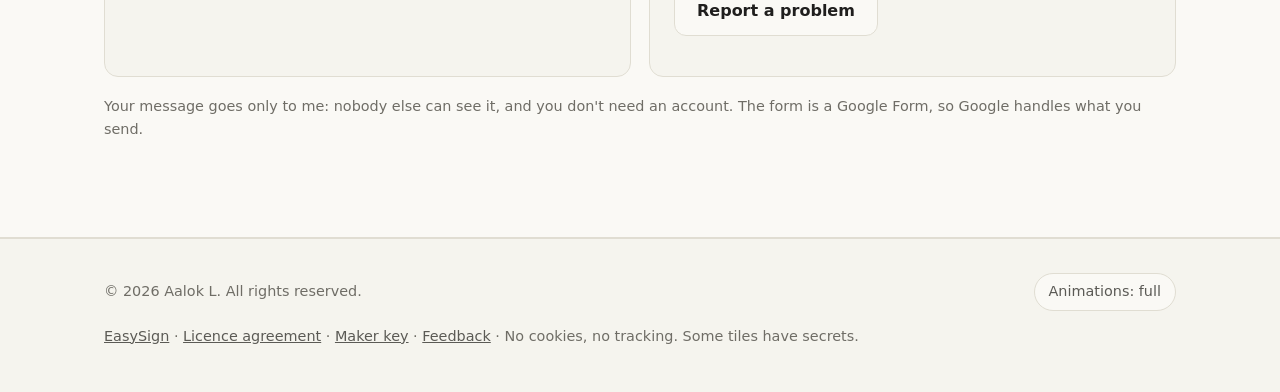
==== commit 6d7ef337: "EasyPDF, EasyClip, EasyFile and EasyTouch available; EasySign 1.5.3; maker key - Download sections f" ====
--- a/index.html
+++ b/index.html
@@ -259,10 +259,10 @@
       <!-- Tiles get sleepy. And they have nicknames. -->
       <div class="tiles" aria-label="The apps">
         <a class="tile" href="easysign/" style="--i:0"><img src="images/apps/easysign.png" alt="" width="56" height="56">EasySign<span class="st">Available</span></a>
-        <a class="tile" href="easypdf/" style="--i:1"><img src="images/apps/easypdf.png" alt="" width="56" height="56">EasyPDF<span class="st">Coming soon</span></a>
-        <a class="tile" href="easyclip/" style="--i:2"><img src="images/apps/easyclip.png" alt="" width="56" height="56">EasyClip<span class="st">Coming soon</span></a>
-        <a class="tile" href="easyfile/" style="--i:3"><img src="images/apps/easyfile.png" alt="" width="56" height="56">EasyFile<span class="st">Coming soon</span></a>
-        <a class="tile" href="easytouch/" style="--i:4"><img src="images/apps/easytouch.png" alt="" width="56" height="56">EasyTouch<span class="st">Coming soon</span></a>
+        <a class="tile" href="easypdf/" style="--i:1"><img src="images/apps/easypdf.png" alt="" width="56" height="56">EasyPDF<span class="st">Available</span></a>
+        <a class="tile" href="easyclip/" style="--i:2"><img src="images/apps/easyclip.png" alt="" width="56" height="56">EasyClip<span class="st">Available</span></a>
+        <a class="tile" href="easyfile/" style="--i:3"><img src="images/apps/easyfile.png" alt="" width="56" height="56">EasyFile<span class="st">Available</span></a>
+        <a class="tile" href="easytouch/" style="--i:4"><img src="images/apps/easytouch.png" alt="" width="56" height="56">EasyTouch<span class="st">Available</span></a>
         <a class="tile" href="easyguard/" style="--i:5"><img src="images/apps/easyguard.png" alt="" width="56" height="56">EasyGuard<span class="st">In the lab</span></a>
       </div>
     </div>
@@ -280,14 +280,14 @@
     <div class="wrap">
       <p class="kicker reveal">The apps</p>
       <h2 class="reveal">One job each, done properly</h2>
-      <p class="muted reveal">EasySign is ready to download today. The others are being finished and tested now, and will appear here as each one is ready.</p>
+      <p class="muted reveal">EasySign, EasyPDF, EasyClip, EasyFile and EasyTouch are ready to download today. EasyGuard is still in the lab and will appear here when it is ready.</p>
 
       <div class="apps">
         <article class="app featured reveal" id="app-easysign">
           <div>
             <div class="app-head">
               <img src="images/apps/easysign.png" alt="" width="52" height="52">
-              <div><h3>EasySign</h3><span class="chip ok">Available &middot; version 1.5.2</span></div>
+              <div><h3>EasySign</h3><span class="chip ok">Available &middot; version 1.5.3</span></div>
             </div>
             <p class="tag">Sign with your finger, right on your laptop.</p>
             <ul class="points">
@@ -309,22 +309,28 @@
         <article class="app reveal flip tilt" id="app-easypdf" style="--delay:.05s">
           <div class="app-head">
             <img src="images/apps/easypdf.png" alt="" width="52" height="52">
-            <div><h3>EasyPDF</h3><span class="chip soon">Coming soon</span></div>
+            <div><h3>EasyPDF</h3><span class="chip ok">Available &middot; version 2.0.0</span></div>
           </div>
           <p class="tag">Everything you do to a PDF, in one window.</p>
           <ul class="points">
             <li>Merge, split, reorder and rotate pages. Turn photos into a PDF.</li>
-            <li>Search, highlight, add text, shapes and drawings.</li>
-            <li>Fill in forms by typing: it finds the blanks for you.</li>
-            <li>Make PDFs and photos small enough for email.</li>
+            <li>Fill in forms by typing: it finds the blanks for you. Highlight, add text, shapes and drawings.</li>
+            <li>Make PDFs and photos small enough for one email.</li>
+            <li>Check before sending: finds text hidden under black boxes and makes a safe copy.</li>
           </ul>
-          <div class="actions"><a class="btn btn-secondary" href="easypdf/">Learn more about EasyPDF</a></div>
+          <div class="actions">
+            <a class="btn btn-primary" href="easypdf/">Explore EasyPDF</a>
+            <a class="btn btn-secondary" href="easypdf/#download">
+              <svg viewBox="0 0 24 24" fill="none" stroke="currentColor" stroke-width="2" stroke-linecap="round" stroke-linejoin="round" aria-hidden="true"><path d="M12 3v12m0 0-5-5m5 5 5-5M4 19h16"/></svg>
+              Download
+            </a>
+          </div>
         </article>
 
         <article class="app reveal flip tilt" id="app-easyclip" style="--delay:.12s">
           <div class="app-head">
             <img src="images/apps/easyclip.png" alt="" width="52" height="52">
-            <div><h3>EasyClip</h3><span class="chip soon">Coming soon</span></div>
+            <div><h3>EasyClip</h3><span class="chip ok">Available &middot; version 1.1.0</span></div>
           </div>
           <p class="tag">Everything you copied, and every screenshot, one shortcut away.</p>
           <ul class="points">
@@ -332,27 +338,39 @@
             <li>Screenshots with arrows, boxes, steps, blur and redaction.</li>
             <li>Passwords and card numbers you copy are wiped after 30 seconds.</li>
           </ul>
-          <div class="actions"><a class="btn btn-secondary" href="easyclip/">Learn more about EasyClip</a></div>
+          <div class="actions">
+            <a class="btn btn-primary" href="easyclip/">Explore EasyClip</a>
+            <a class="btn btn-secondary" href="easyclip/#download">
+              <svg viewBox="0 0 24 24" fill="none" stroke="currentColor" stroke-width="2" stroke-linecap="round" stroke-linejoin="round" aria-hidden="true"><path d="M12 3v12m0 0-5-5m5 5 5-5M4 19h16"/></svg>
+              Download
+            </a>
+          </div>
         </article>
 
         <article class="app reveal flip tilt" id="app-easyfile" style="--delay:.05s">
           <div class="app-head">
             <img src="images/apps/easyfile.png" alt="" width="52" height="52">
-            <div><h3>EasyFile</h3><span class="chip soon">Coming soon</span></div>
+            <div><h3>EasyFile</h3><span class="chip ok">Available &middot; version 1.1.0</span></div>
           </div>
           <p class="tag">Paper in, tidy files out.</p>
           <ul class="points">
             <li>Scan pages with your webcam: edges found and straightened for you.</li>
-            <li>Names files by what is inside, like "2026-03 Electricity bill.pdf".</li>
+            <li>Names files by what is inside, like "2026-09 Quill Energy Invoice QE-1024.pdf".</li>
             <li>Works on scans, PDFs and photos of documents.</li>
           </ul>
-          <div class="actions"><a class="btn btn-secondary" href="easyfile/">Learn more about EasyFile</a></div>
+          <div class="actions">
+            <a class="btn btn-primary" href="easyfile/">Explore EasyFile</a>
+            <a class="btn btn-secondary" href="easyfile/#download">
+              <svg viewBox="0 0 24 24" fill="none" stroke="currentColor" stroke-width="2" stroke-linecap="round" stroke-linejoin="round" aria-hidden="true"><path d="M12 3v12m0 0-5-5m5 5 5-5M4 19h16"/></svg>
+              Download
+            </a>
+          </div>
         </article>
 
         <article class="app reveal flip tilt" id="app-easytouch" style="--delay:.12s">
           <div class="app-head">
             <img src="images/apps/easytouch.png" alt="" width="52" height="52">
-            <div><h3>EasyTouch</h3><span class="chip soon">Coming soon</span></div>
+            <div><h3>EasyTouch</h3><span class="chip ok">Available &middot; version 1.0.0</span></div>
           </div>
           <p class="tag">Your touchpad can do much more.</p>
           <ul class="points">
@@ -360,7 +378,13 @@
             <li>A number pad and shortcut gestures on the touchpad.</li>
             <li>A pen for drawing on your screen during calls and lessons.</li>
           </ul>
-          <div class="actions"><a class="btn btn-secondary" href="easytouch/">Learn more about EasyTouch</a></div>
+          <div class="actions">
+            <a class="btn btn-primary" href="easytouch/">Explore EasyTouch</a>
+            <a class="btn btn-secondary" href="easytouch/#download">
+              <svg viewBox="0 0 24 24" fill="none" stroke="currentColor" stroke-width="2" stroke-linecap="round" stroke-linejoin="round" aria-hidden="true"><path d="M12 3v12m0 0-5-5m5 5 5-5M4 19h16"/></svg>
+              Download
+            </a>
+          </div>
         </article>
 
         <article class="app reveal flip tilt" id="app-easyguard" style="--delay:.05s">
@@ -459,7 +483,7 @@
   <div class="wrap">
     <div>&copy; 2026 Aalok L. All rights reserved.</div>
     <button class="motion-switch" type="button" aria-pressed="false">Animations: full</button>
-    <div><a href="easysign/">EasySign</a> &middot; <a href="LICENSE.txt">Licence agreement</a> &middot; <a href="#feedback">Feedback</a> &middot; No cookies, no tracking. Some tiles have secrets.</div>
+    <div><a href="easysign/">EasySign</a> &middot; <a href="LICENSE.txt">Licence agreement</a> &middot; <a href=".well-known/easysuite-maker-key.pub" title="Releases are signed with this key, fingerprint SHA256:TeWHtVFZk/EkH6M9l7/Ppcz6CdR6qDLj2jCdUBdPvpI">Maker key</a> &middot; <a href="#feedback">Feedback</a> &middot; No cookies, no tracking. Some tiles have secrets.</div>
   </div>
 </footer>
 
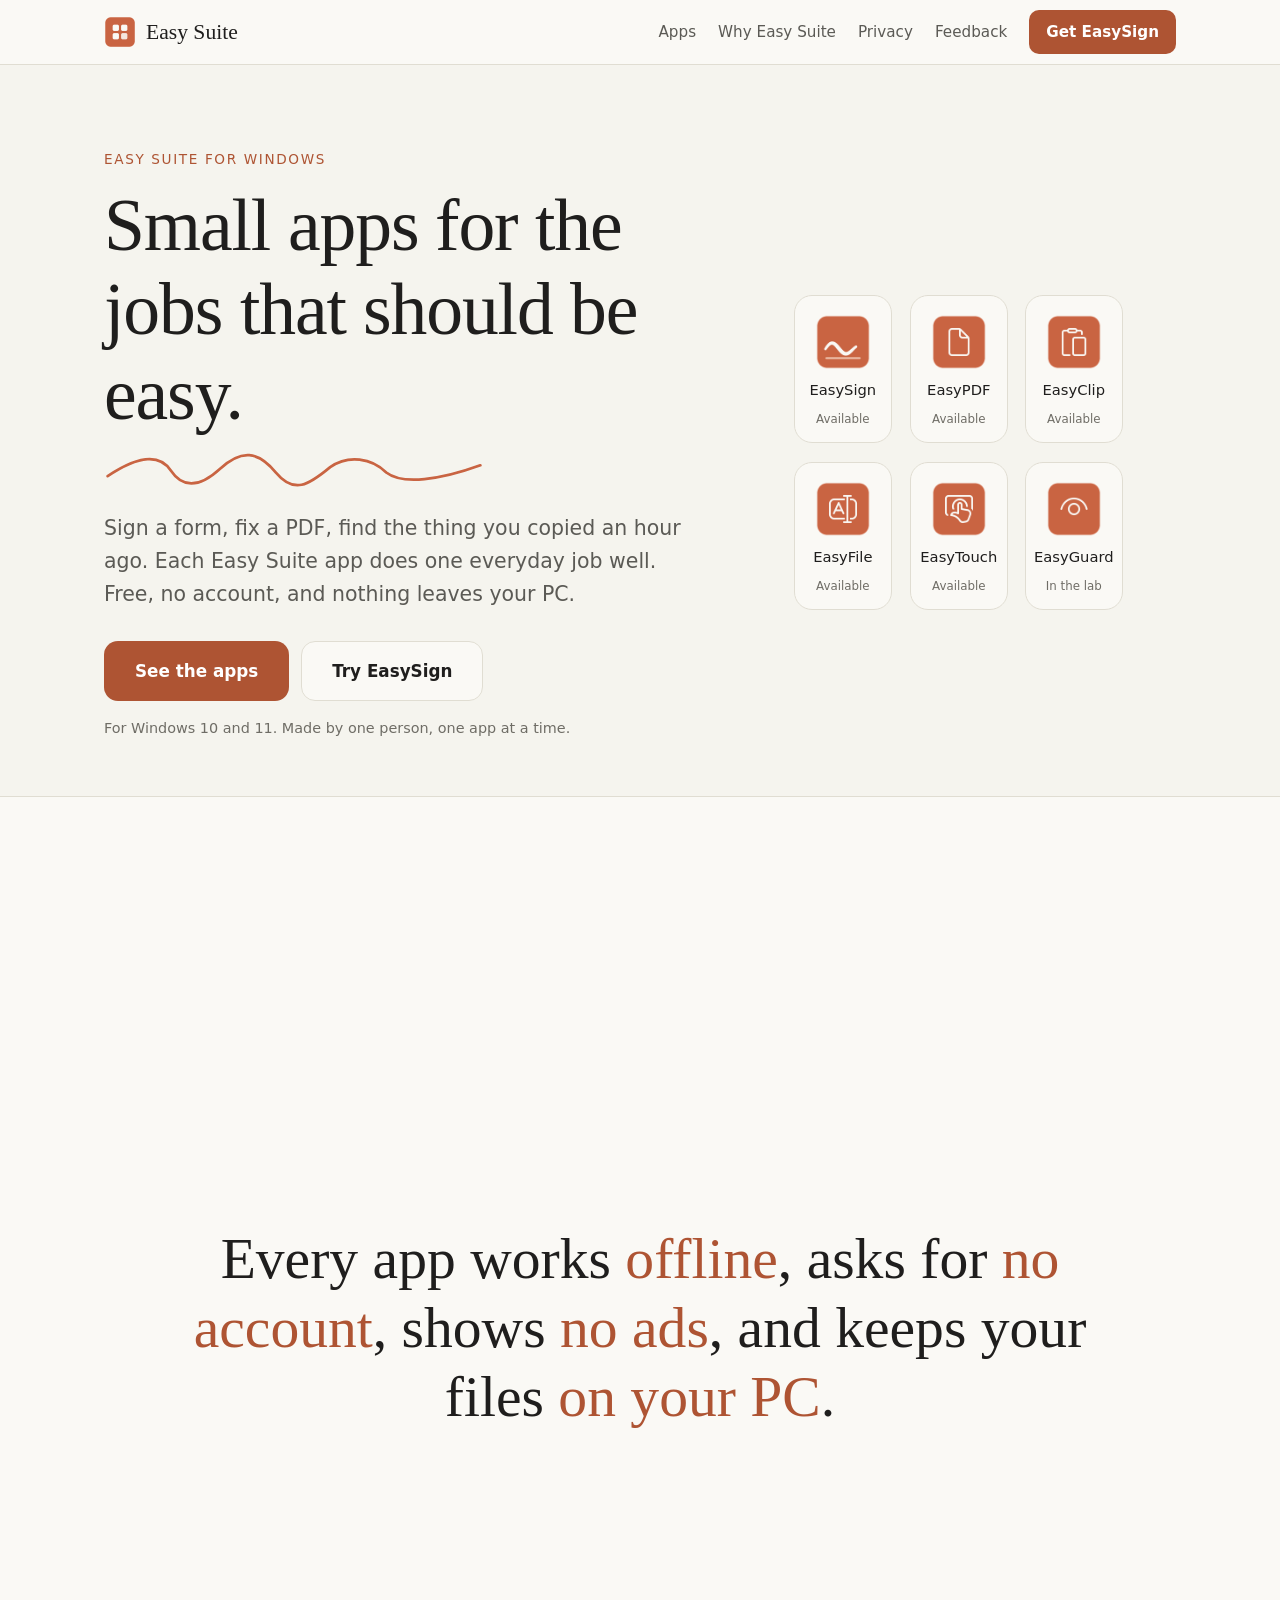
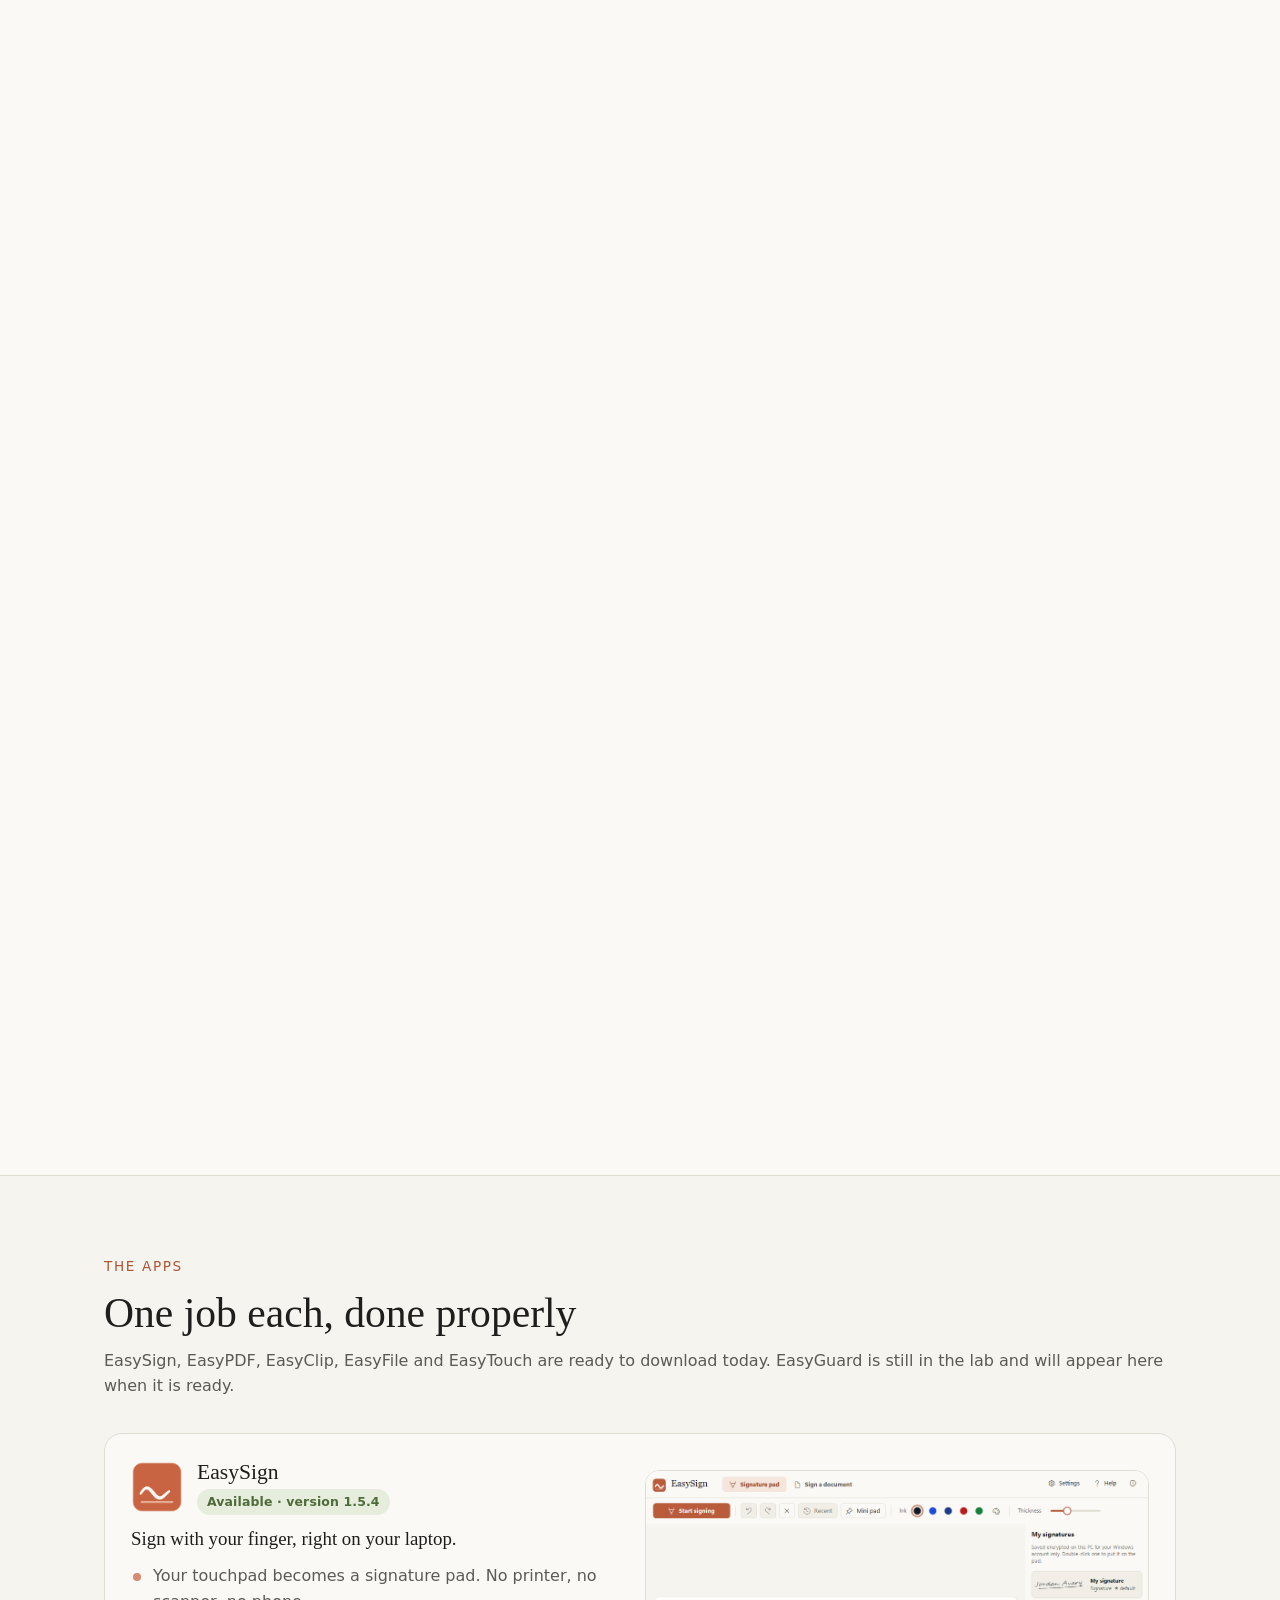
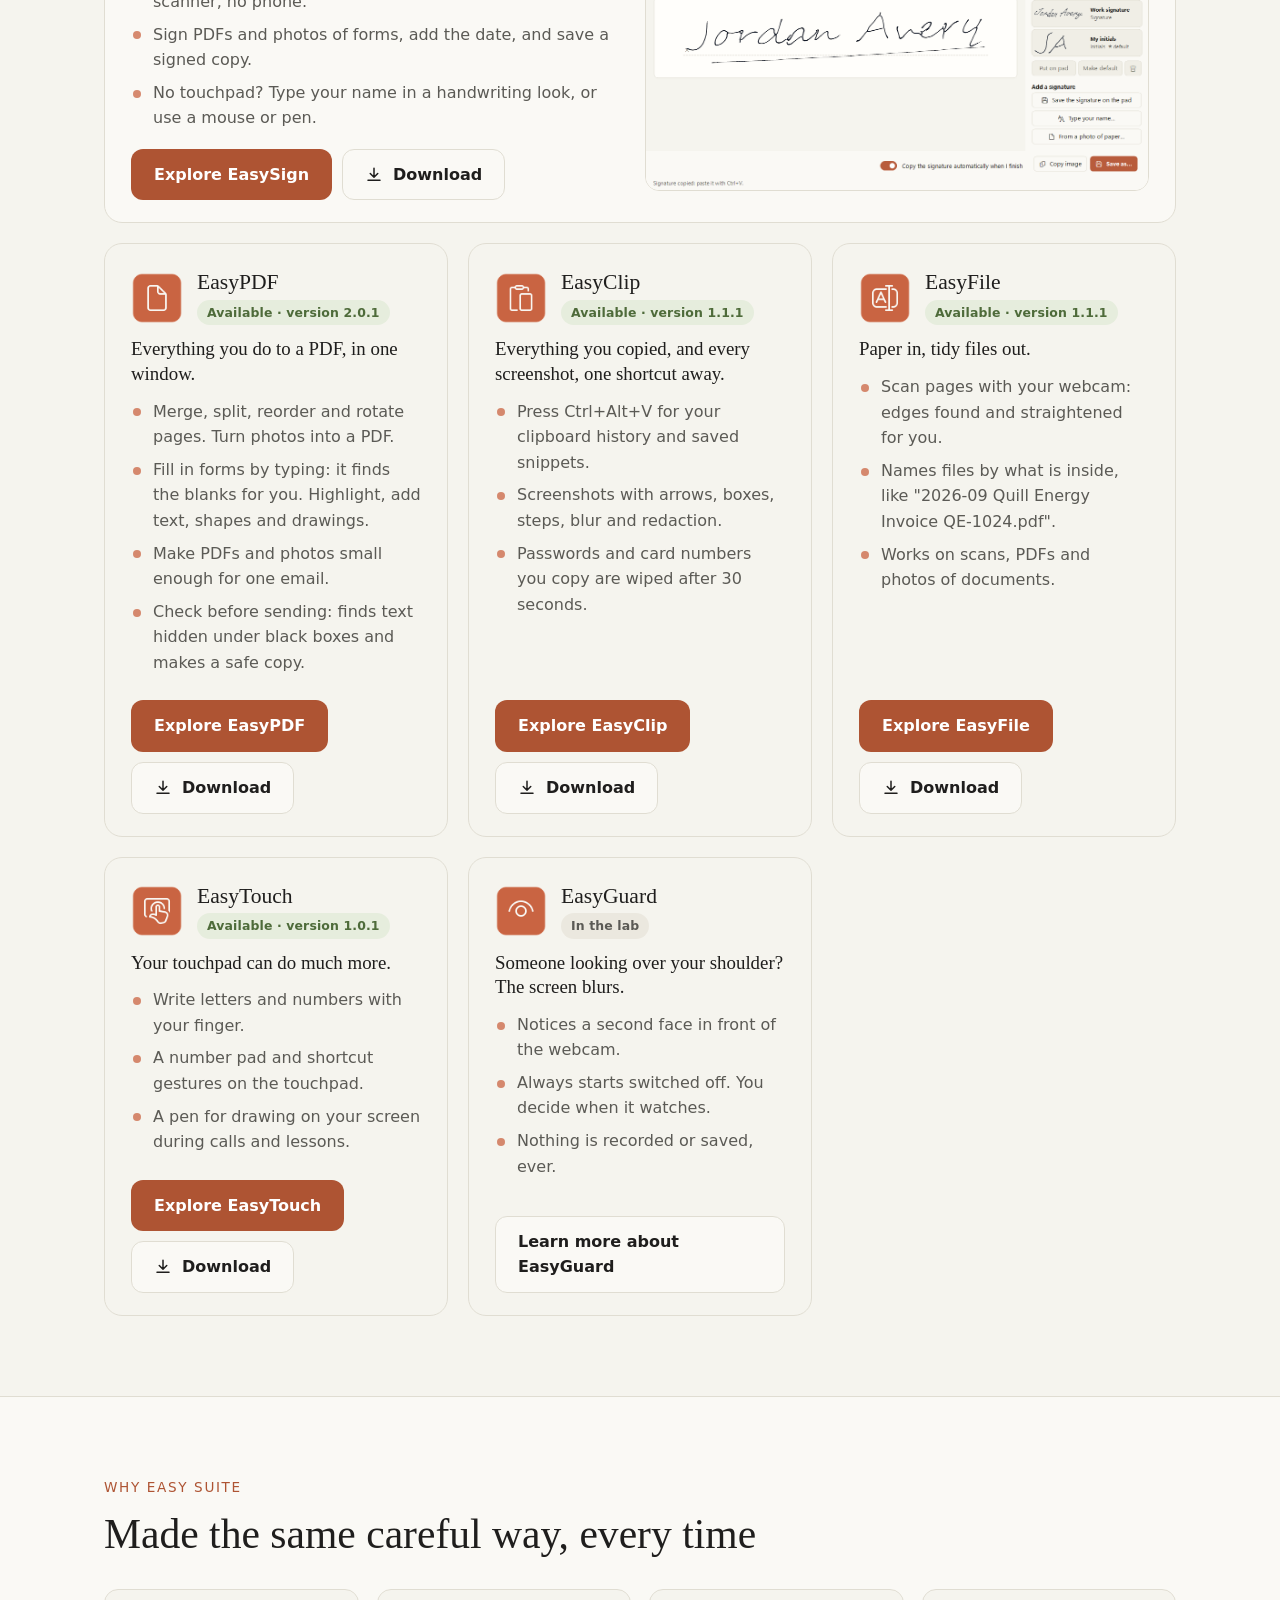
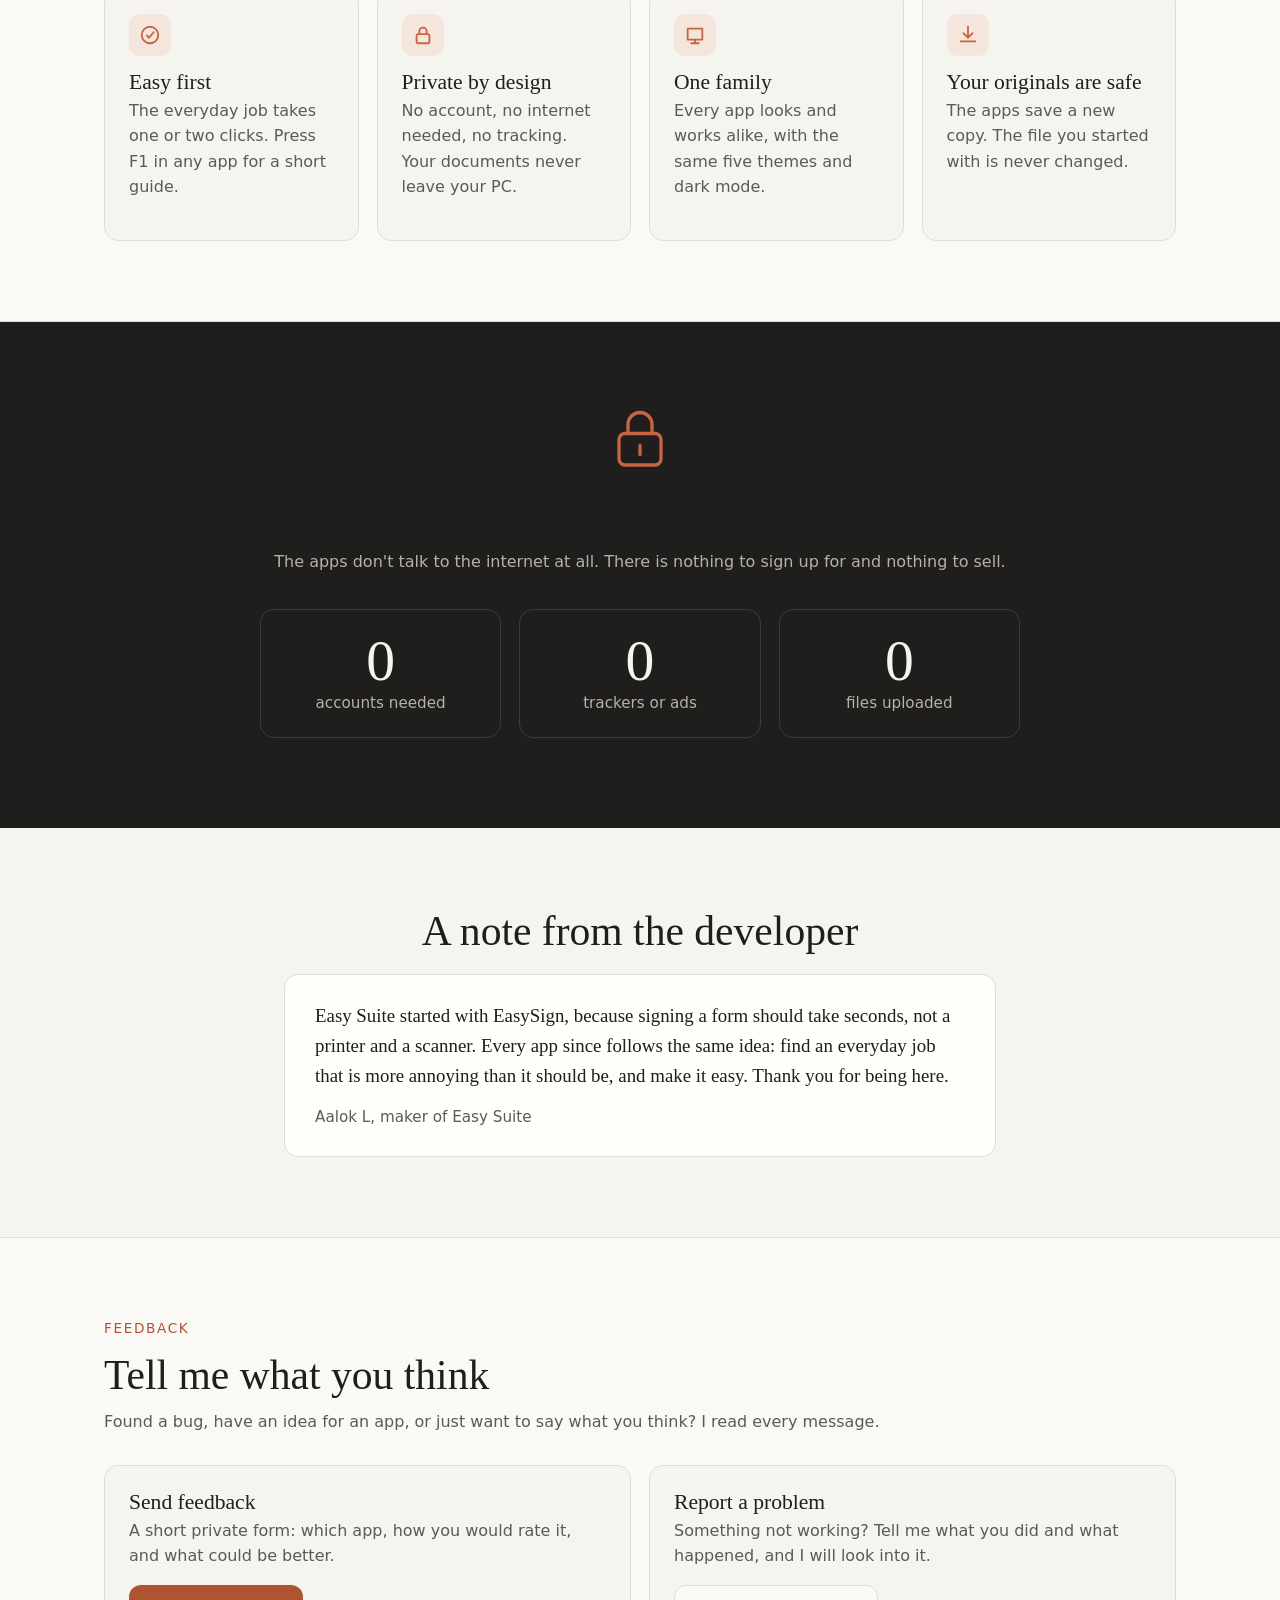
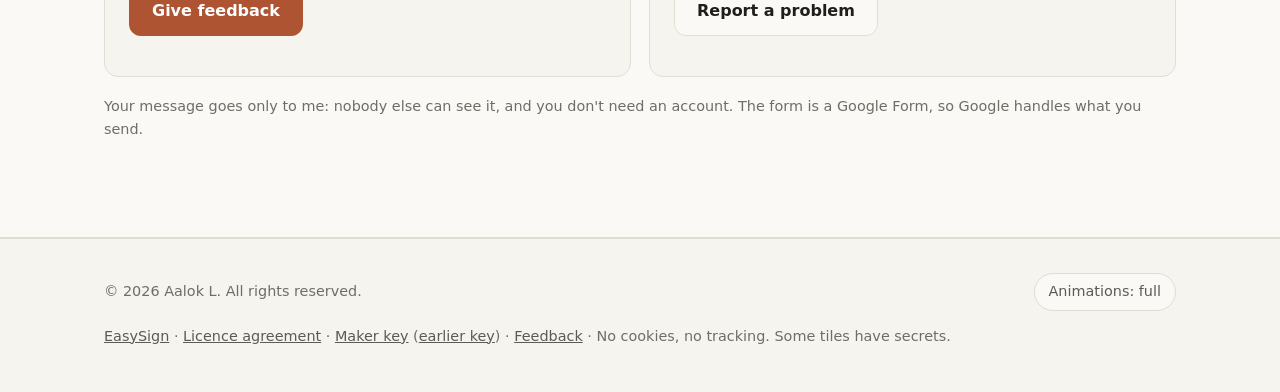
==== commit 1597c10f: "EasySign 1.5.4, EasyPDF 2.0.1, EasyClip 1.1.1, EasyFile 1.1.1, EasyTouch 1.0.1; maker key 2" ====
--- a/index.html
+++ b/index.html
@@ -287,7 +287,7 @@
           <div>
             <div class="app-head">
               <img src="images/apps/easysign.png" alt="" width="52" height="52">
-              <div><h3>EasySign</h3><span class="chip ok">Available &middot; version 1.5.3</span></div>
+              <div><h3>EasySign</h3><span class="chip ok">Available &middot; version 1.5.4</span></div>
             </div>
             <p class="tag">Sign with your finger, right on your laptop.</p>
             <ul class="points">
@@ -309,7 +309,7 @@
         <article class="app reveal flip tilt" id="app-easypdf" style="--delay:.05s">
           <div class="app-head">
             <img src="images/apps/easypdf.png" alt="" width="52" height="52">
-            <div><h3>EasyPDF</h3><span class="chip ok">Available &middot; version 2.0.0</span></div>
+            <div><h3>EasyPDF</h3><span class="chip ok">Available &middot; version 2.0.1</span></div>
           </div>
           <p class="tag">Everything you do to a PDF, in one window.</p>
           <ul class="points">
@@ -330,7 +330,7 @@
         <article class="app reveal flip tilt" id="app-easyclip" style="--delay:.12s">
           <div class="app-head">
             <img src="images/apps/easyclip.png" alt="" width="52" height="52">
-            <div><h3>EasyClip</h3><span class="chip ok">Available &middot; version 1.1.0</span></div>
+            <div><h3>EasyClip</h3><span class="chip ok">Available &middot; version 1.1.1</span></div>
           </div>
           <p class="tag">Everything you copied, and every screenshot, one shortcut away.</p>
           <ul class="points">
@@ -350,7 +350,7 @@
         <article class="app reveal flip tilt" id="app-easyfile" style="--delay:.05s">
           <div class="app-head">
             <img src="images/apps/easyfile.png" alt="" width="52" height="52">
-            <div><h3>EasyFile</h3><span class="chip ok">Available &middot; version 1.1.0</span></div>
+            <div><h3>EasyFile</h3><span class="chip ok">Available &middot; version 1.1.1</span></div>
           </div>
           <p class="tag">Paper in, tidy files out.</p>
           <ul class="points">
@@ -370,7 +370,7 @@
         <article class="app reveal flip tilt" id="app-easytouch" style="--delay:.12s">
           <div class="app-head">
             <img src="images/apps/easytouch.png" alt="" width="52" height="52">
-            <div><h3>EasyTouch</h3><span class="chip ok">Available &middot; version 1.0.0</span></div>
+            <div><h3>EasyTouch</h3><span class="chip ok">Available &middot; version 1.0.1</span></div>
           </div>
           <p class="tag">Your touchpad can do much more.</p>
           <ul class="points">
@@ -483,7 +483,7 @@
   <div class="wrap">
     <div>&copy; 2026 Aalok L. All rights reserved.</div>
     <button class="motion-switch" type="button" aria-pressed="false">Animations: full</button>
-    <div><a href="easysign/">EasySign</a> &middot; <a href="LICENSE.txt">Licence agreement</a> &middot; <a href=".well-known/easysuite-maker-key.pub" title="Releases are signed with this key, fingerprint SHA256:TeWHtVFZk/EkH6M9l7/Ppcz6CdR6qDLj2jCdUBdPvpI">Maker key</a> &middot; <a href="#feedback">Feedback</a> &middot; No cookies, no tracking. Some tiles have secrets.</div>
+    <div><a href="easysign/">EasySign</a> &middot; <a href="LICENSE.txt">Licence agreement</a> &middot; <a href=".well-known/easysuite-maker-key-2.pub" title="Releases are signed with this key, fingerprint SHA256:a9yy4unqK4FZWZv59D282L2jFOSGWNMRb43tqLH+FYU">Maker key</a> (<a href=".well-known/easysuite-maker-key.pub" title="Earlier key, used for the first releases of 5 October 2026, fingerprint SHA256:TeWHtVFZk/EkH6M9l7/Ppcz6CdR6qDLj2jCdUBdPvpI">earlier key</a>) &middot; <a href="#feedback">Feedback</a> &middot; No cookies, no tracking. Some tiles have secrets.</div>
   </div>
 </footer>
 
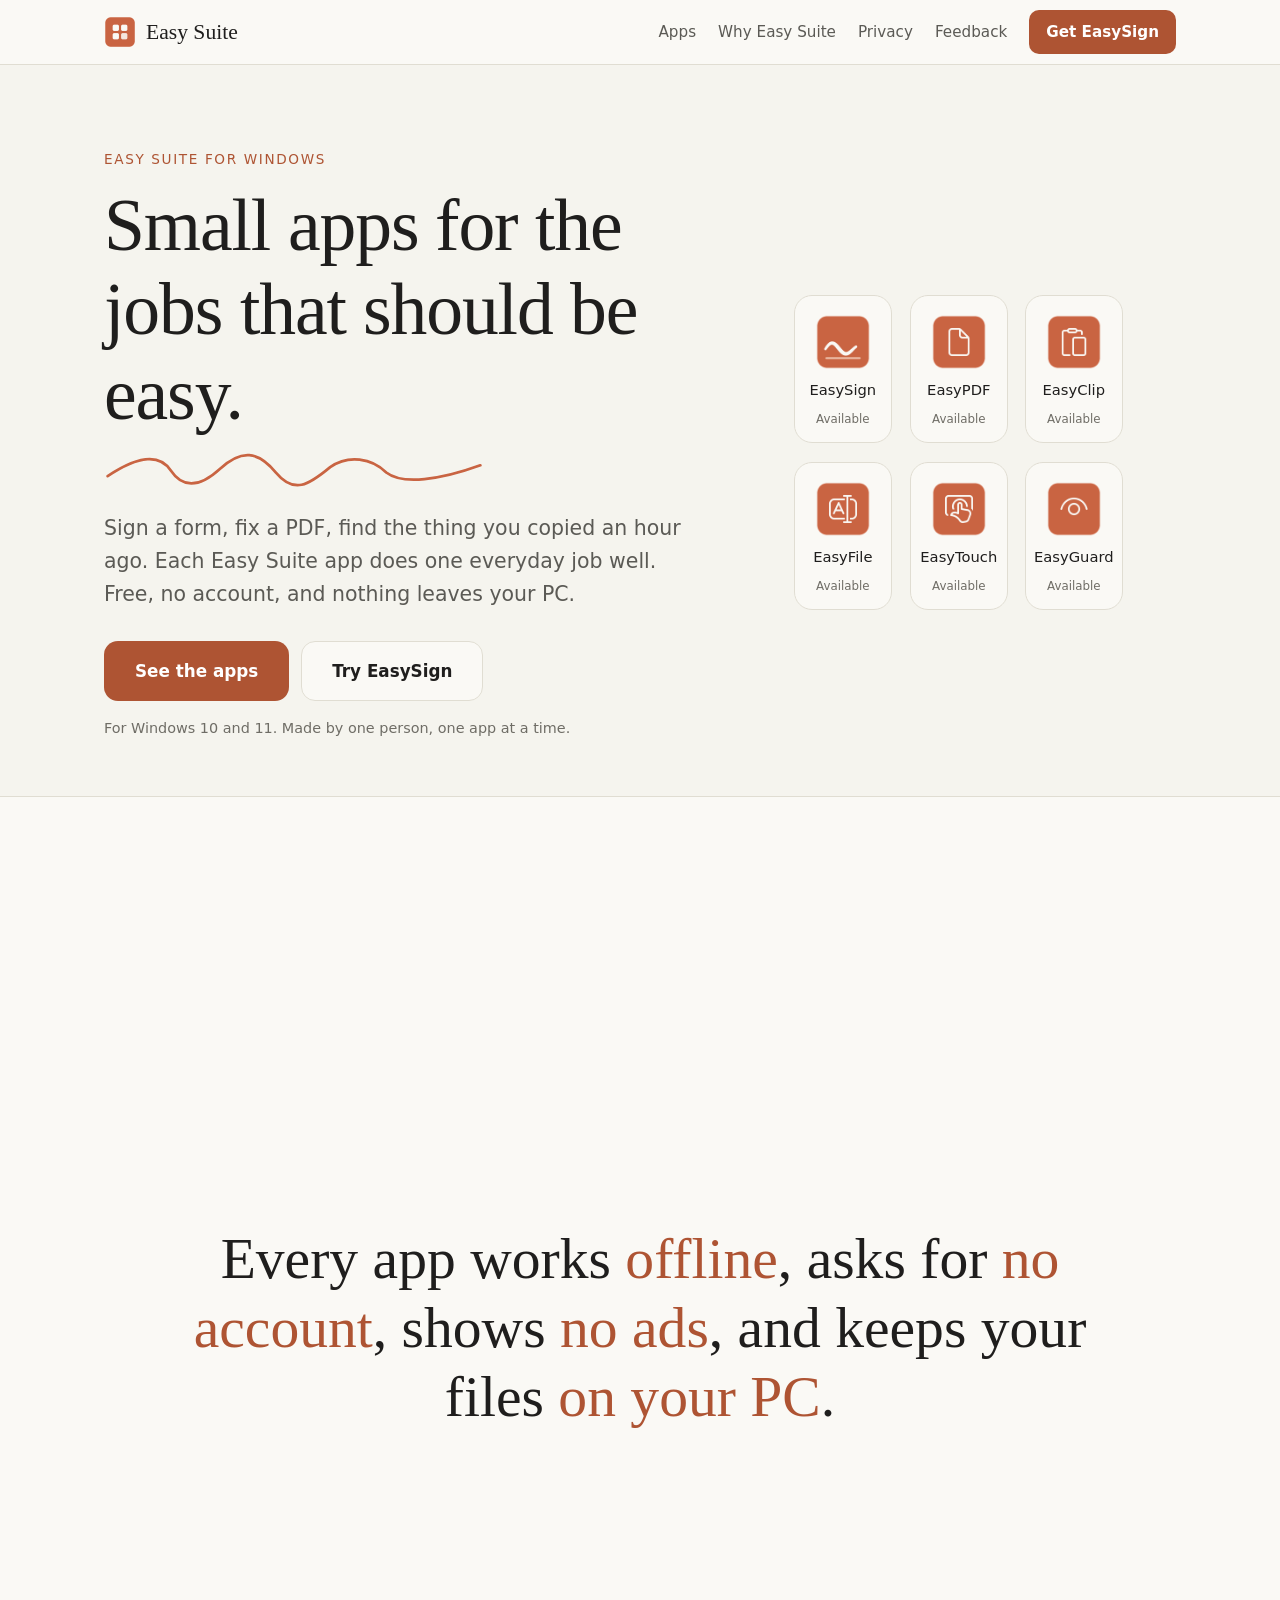
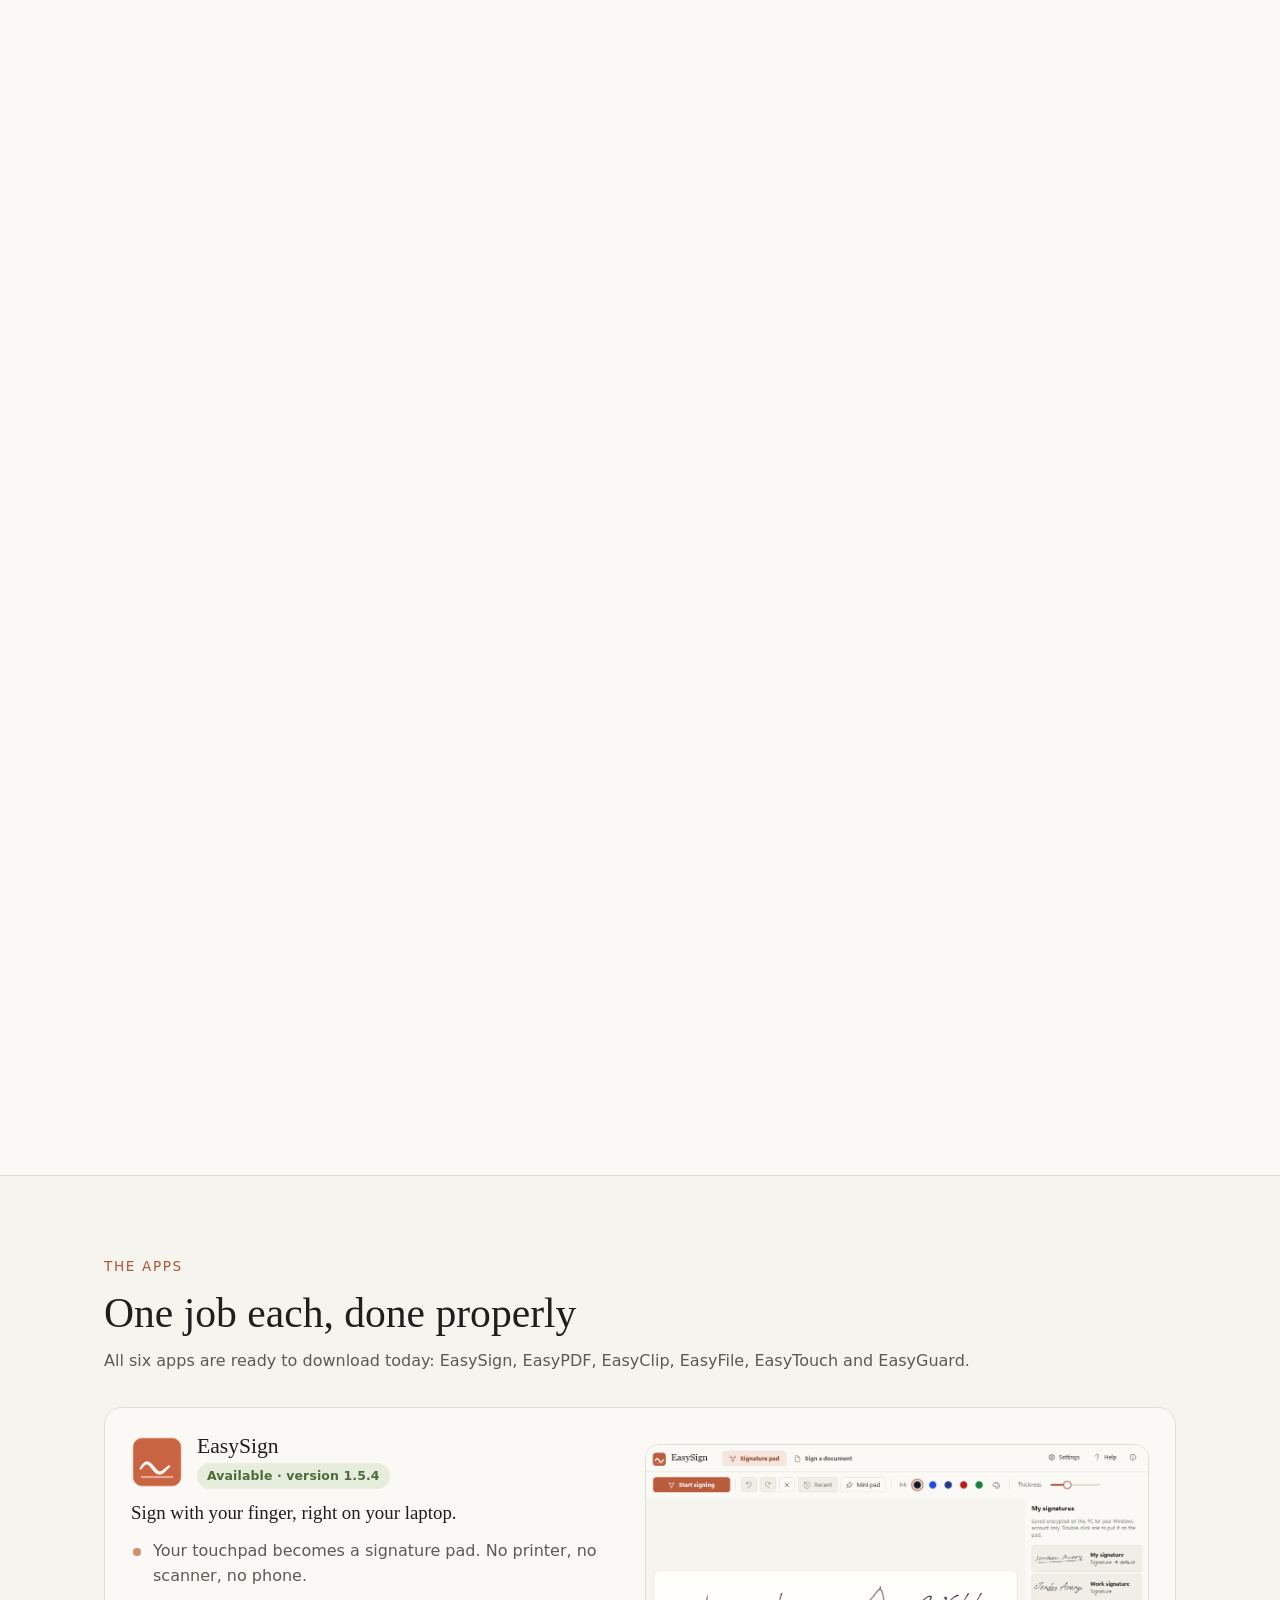
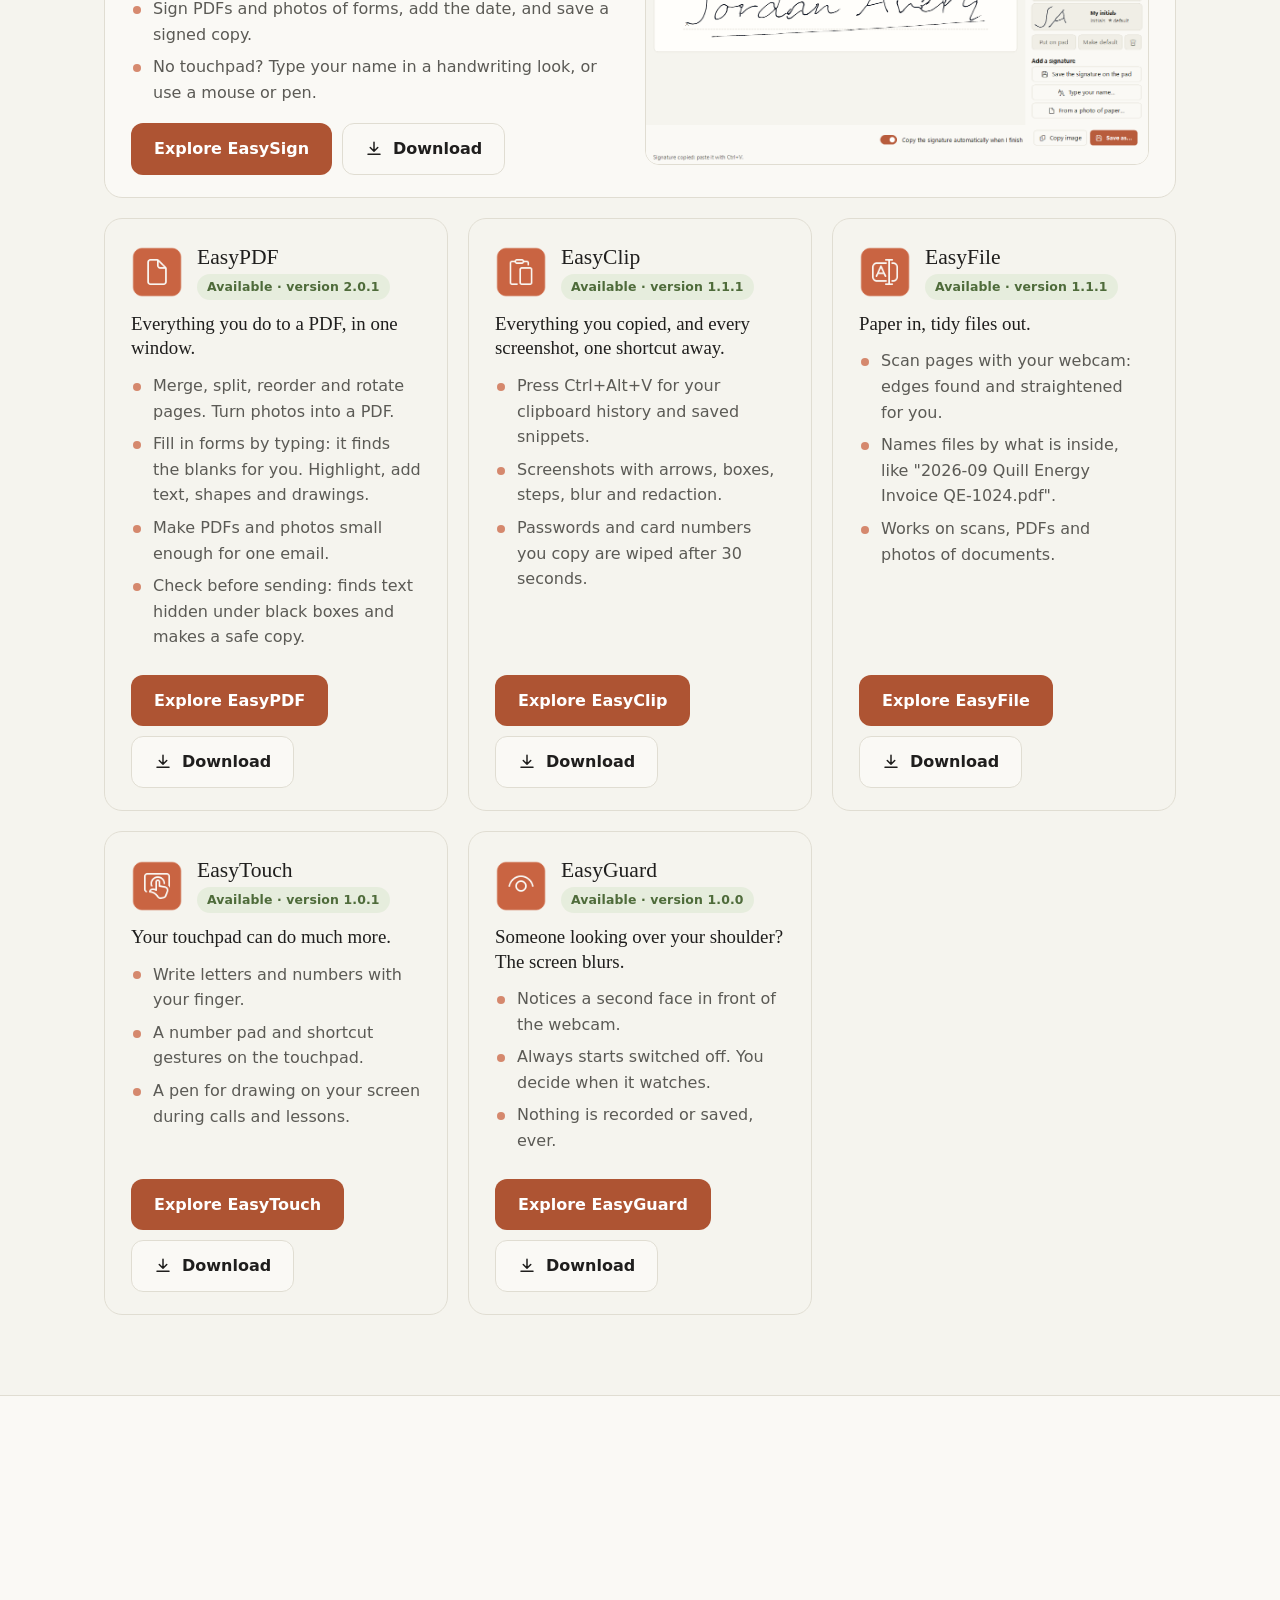
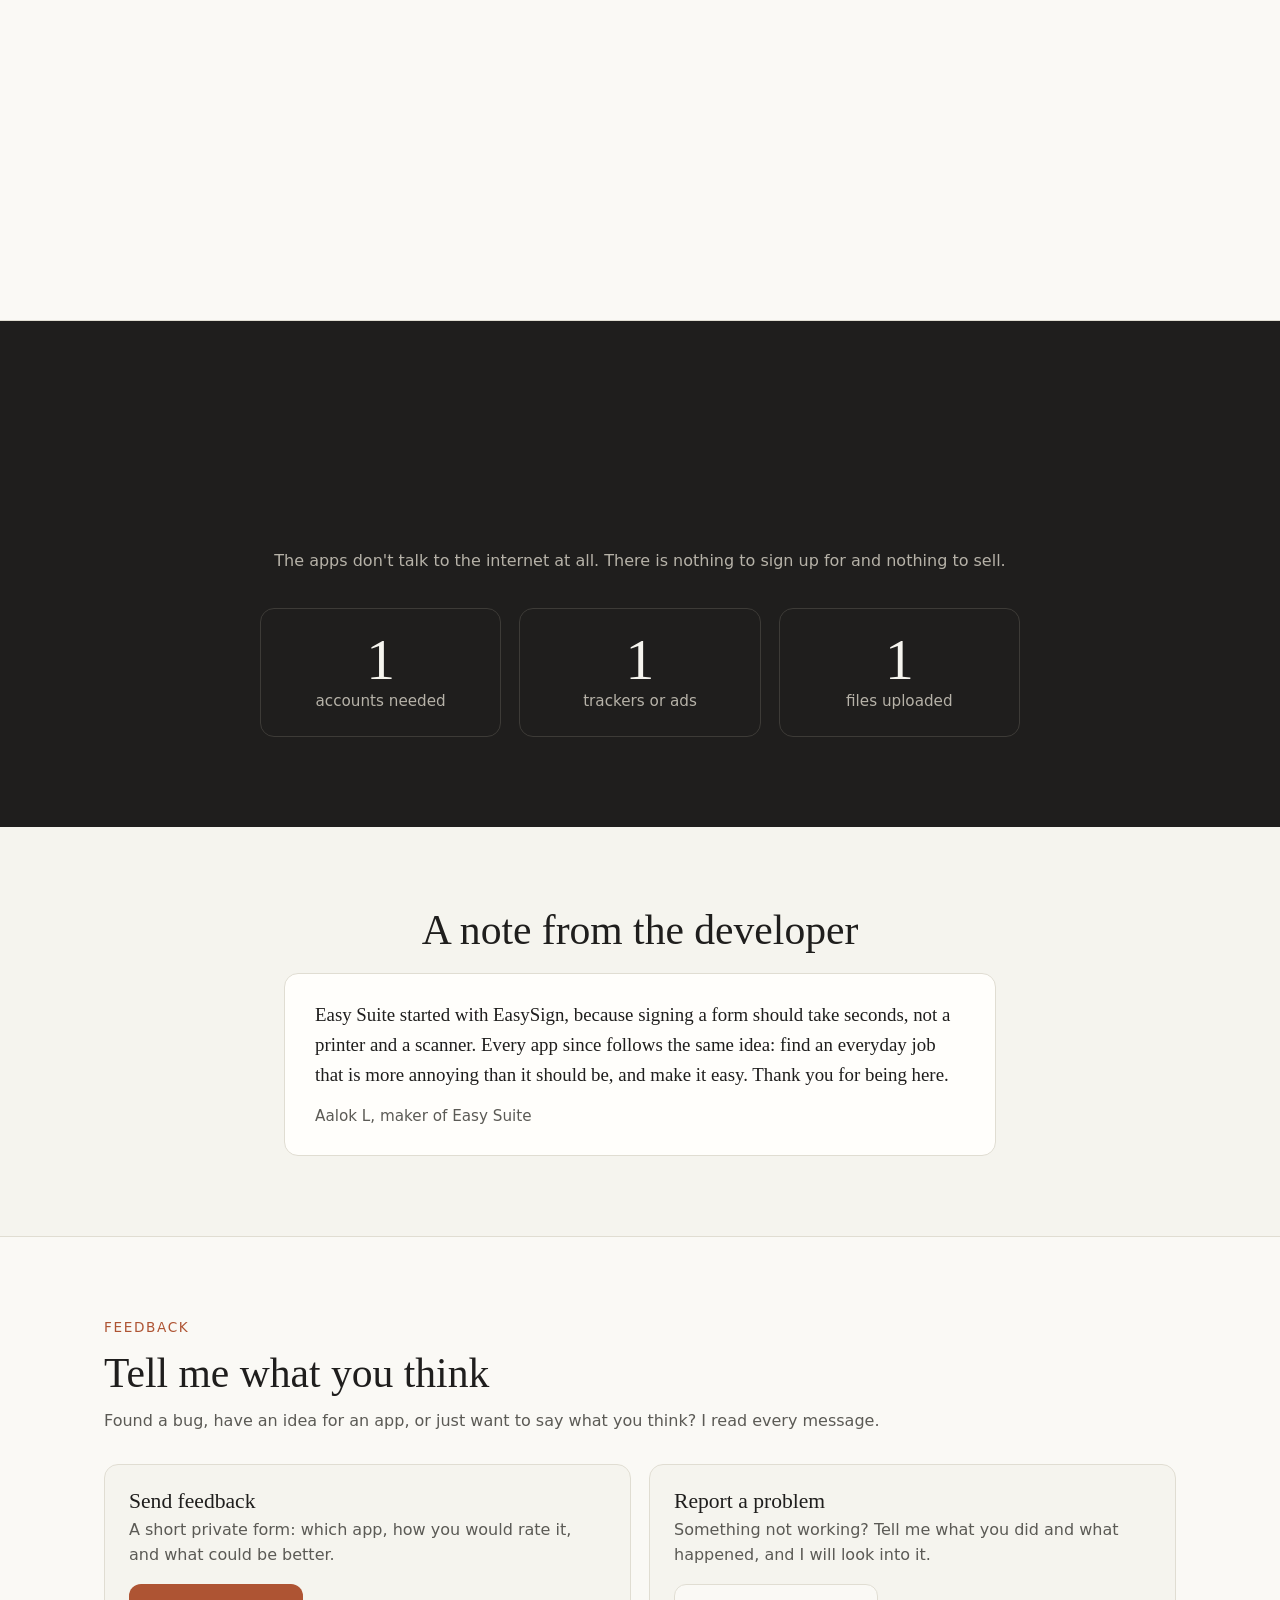
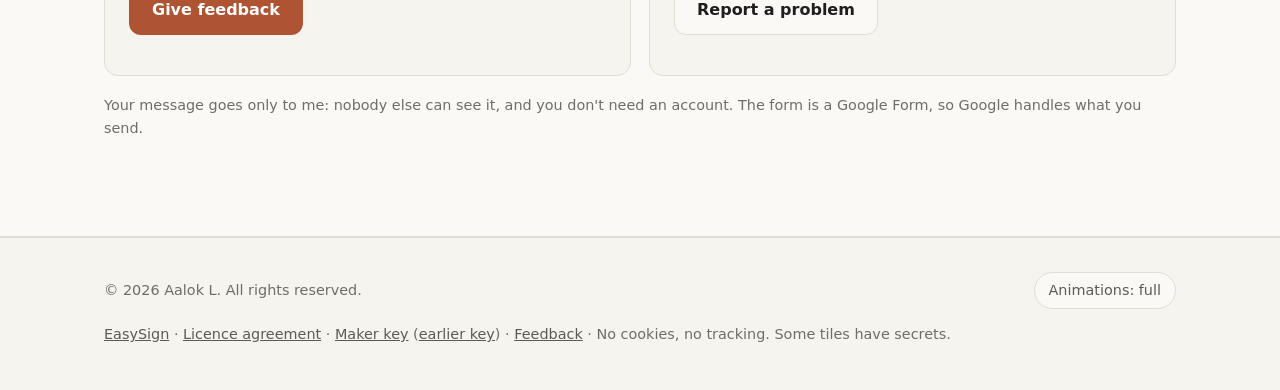
==== commit 36ba89b0: "EasyGuard 1.0.0 is available: download, demo video and pictures; a new 404 page with did-you-mean, e" ====
--- a/index.html
+++ b/index.html
@@ -263,7 +263,7 @@
         <a class="tile" href="easyclip/" style="--i:2"><img src="images/apps/easyclip.png" alt="" width="56" height="56">EasyClip<span class="st">Available</span></a>
         <a class="tile" href="easyfile/" style="--i:3"><img src="images/apps/easyfile.png" alt="" width="56" height="56">EasyFile<span class="st">Available</span></a>
         <a class="tile" href="easytouch/" style="--i:4"><img src="images/apps/easytouch.png" alt="" width="56" height="56">EasyTouch<span class="st">Available</span></a>
-        <a class="tile" href="easyguard/" style="--i:5"><img src="images/apps/easyguard.png" alt="" width="56" height="56">EasyGuard<span class="st">In the lab</span></a>
+        <a class="tile" href="easyguard/" style="--i:5"><img src="images/apps/easyguard.png" alt="" width="56" height="56">EasyGuard<span class="st">Available</span></a>
       </div>
     </div>
   </section>
@@ -280,7 +280,7 @@
     <div class="wrap">
       <p class="kicker reveal">The apps</p>
       <h2 class="reveal">One job each, done properly</h2>
-      <p class="muted reveal">EasySign, EasyPDF, EasyClip, EasyFile and EasyTouch are ready to download today. EasyGuard is still in the lab and will appear here when it is ready.</p>
+      <p class="muted reveal">All six apps are ready to download today: EasySign, EasyPDF, EasyClip, EasyFile, EasyTouch and EasyGuard.</p>
 
       <div class="apps">
         <article class="app featured reveal" id="app-easysign">
@@ -390,7 +390,7 @@
         <article class="app reveal flip tilt" id="app-easyguard" style="--delay:.05s">
           <div class="app-head">
             <img src="images/apps/easyguard.png" alt="" width="52" height="52">
-            <div><h3>EasyGuard</h3><span class="chip lab">In the lab</span></div>
+            <div><h3>EasyGuard</h3><span class="chip ok">Available &middot; version 1.0.0</span></div>
           </div>
           <p class="tag">Someone looking over your shoulder? The screen blurs.</p>
           <ul class="points">
@@ -398,7 +398,13 @@
             <li>Always starts switched off. You decide when it watches.</li>
             <li>Nothing is recorded or saved, ever.</li>
           </ul>
-          <div class="actions"><a class="btn btn-secondary" href="easyguard/">Learn more about EasyGuard</a></div>
+          <div class="actions">
+            <a class="btn btn-primary" href="easyguard/">Explore EasyGuard</a>
+            <a class="btn btn-secondary" href="easyguard/#download">
+              <svg viewBox="0 0 24 24" fill="none" stroke="currentColor" stroke-width="2" stroke-linecap="round" stroke-linejoin="round" aria-hidden="true"><path d="M12 3v12m0 0-5-5m5 5 5-5M4 19h16"/></svg>
+              Download
+            </a>
+          </div>
         </article>
       </div>
     </div>
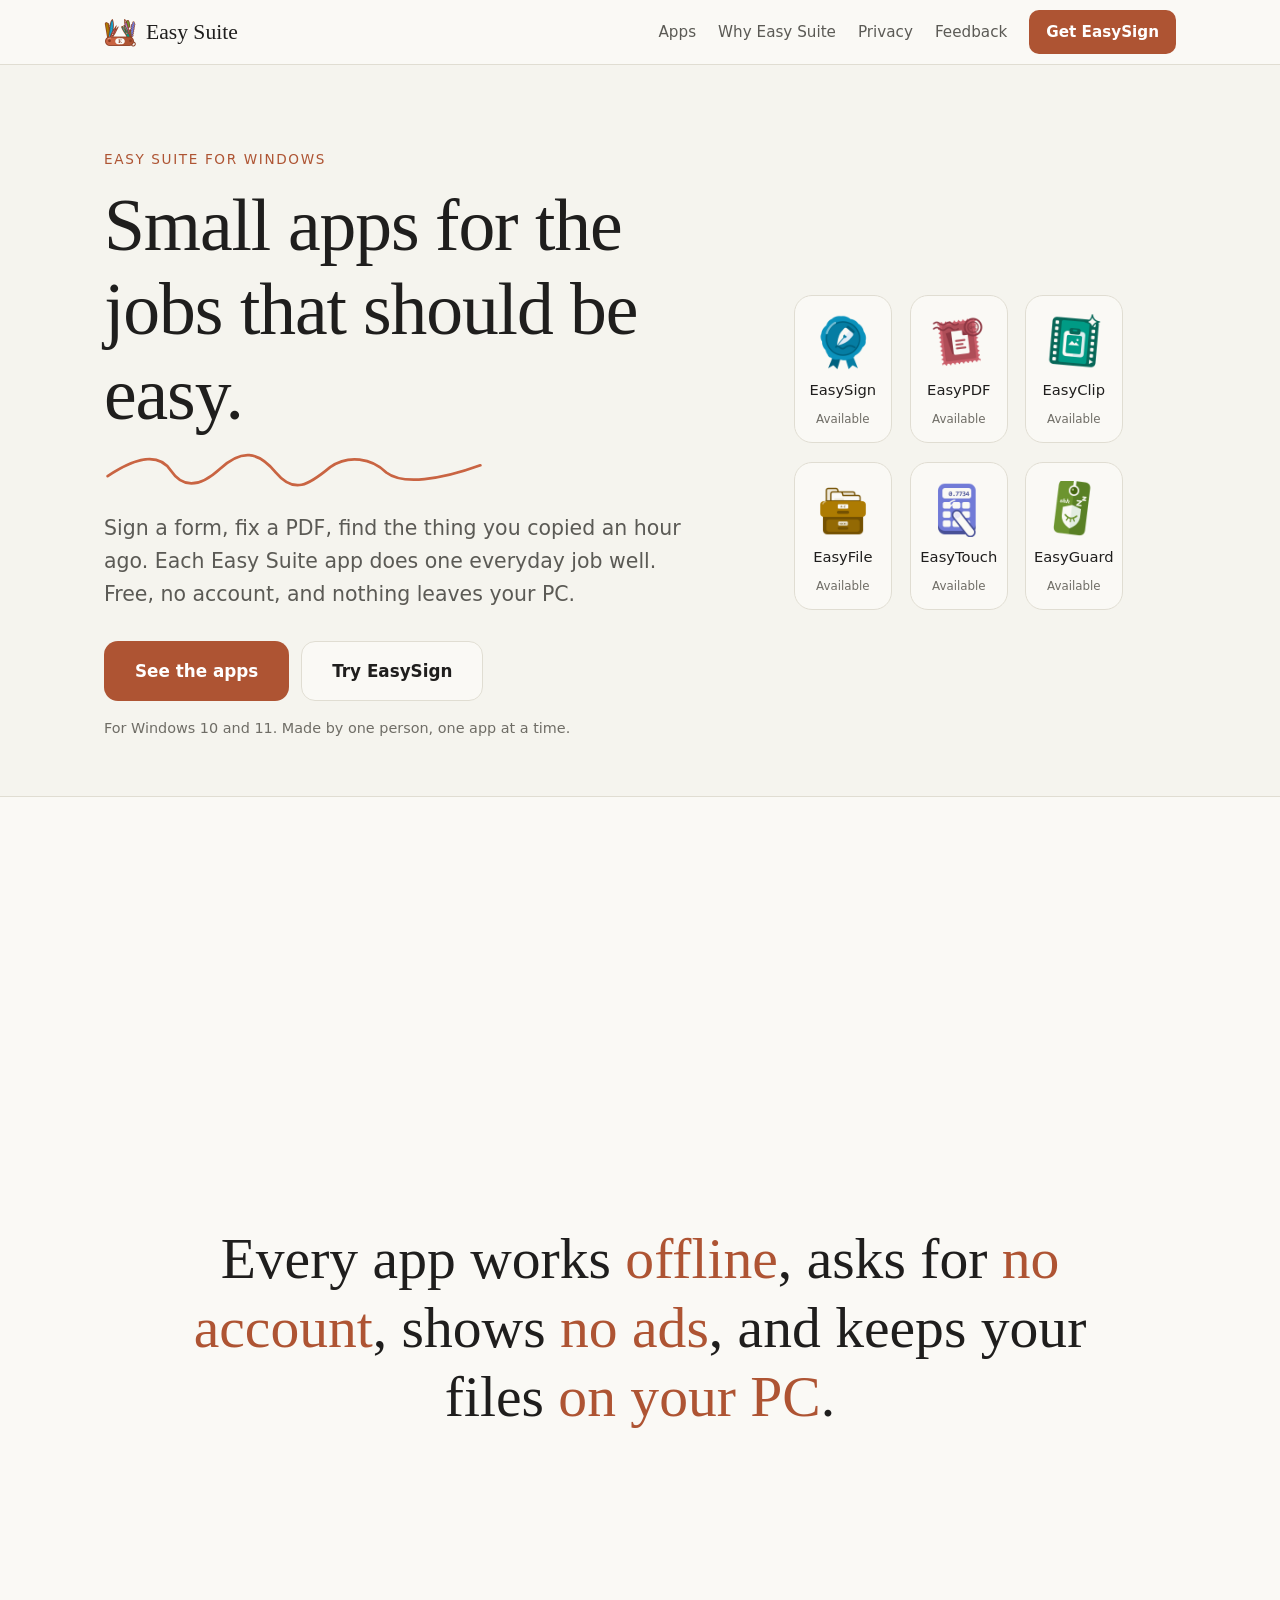
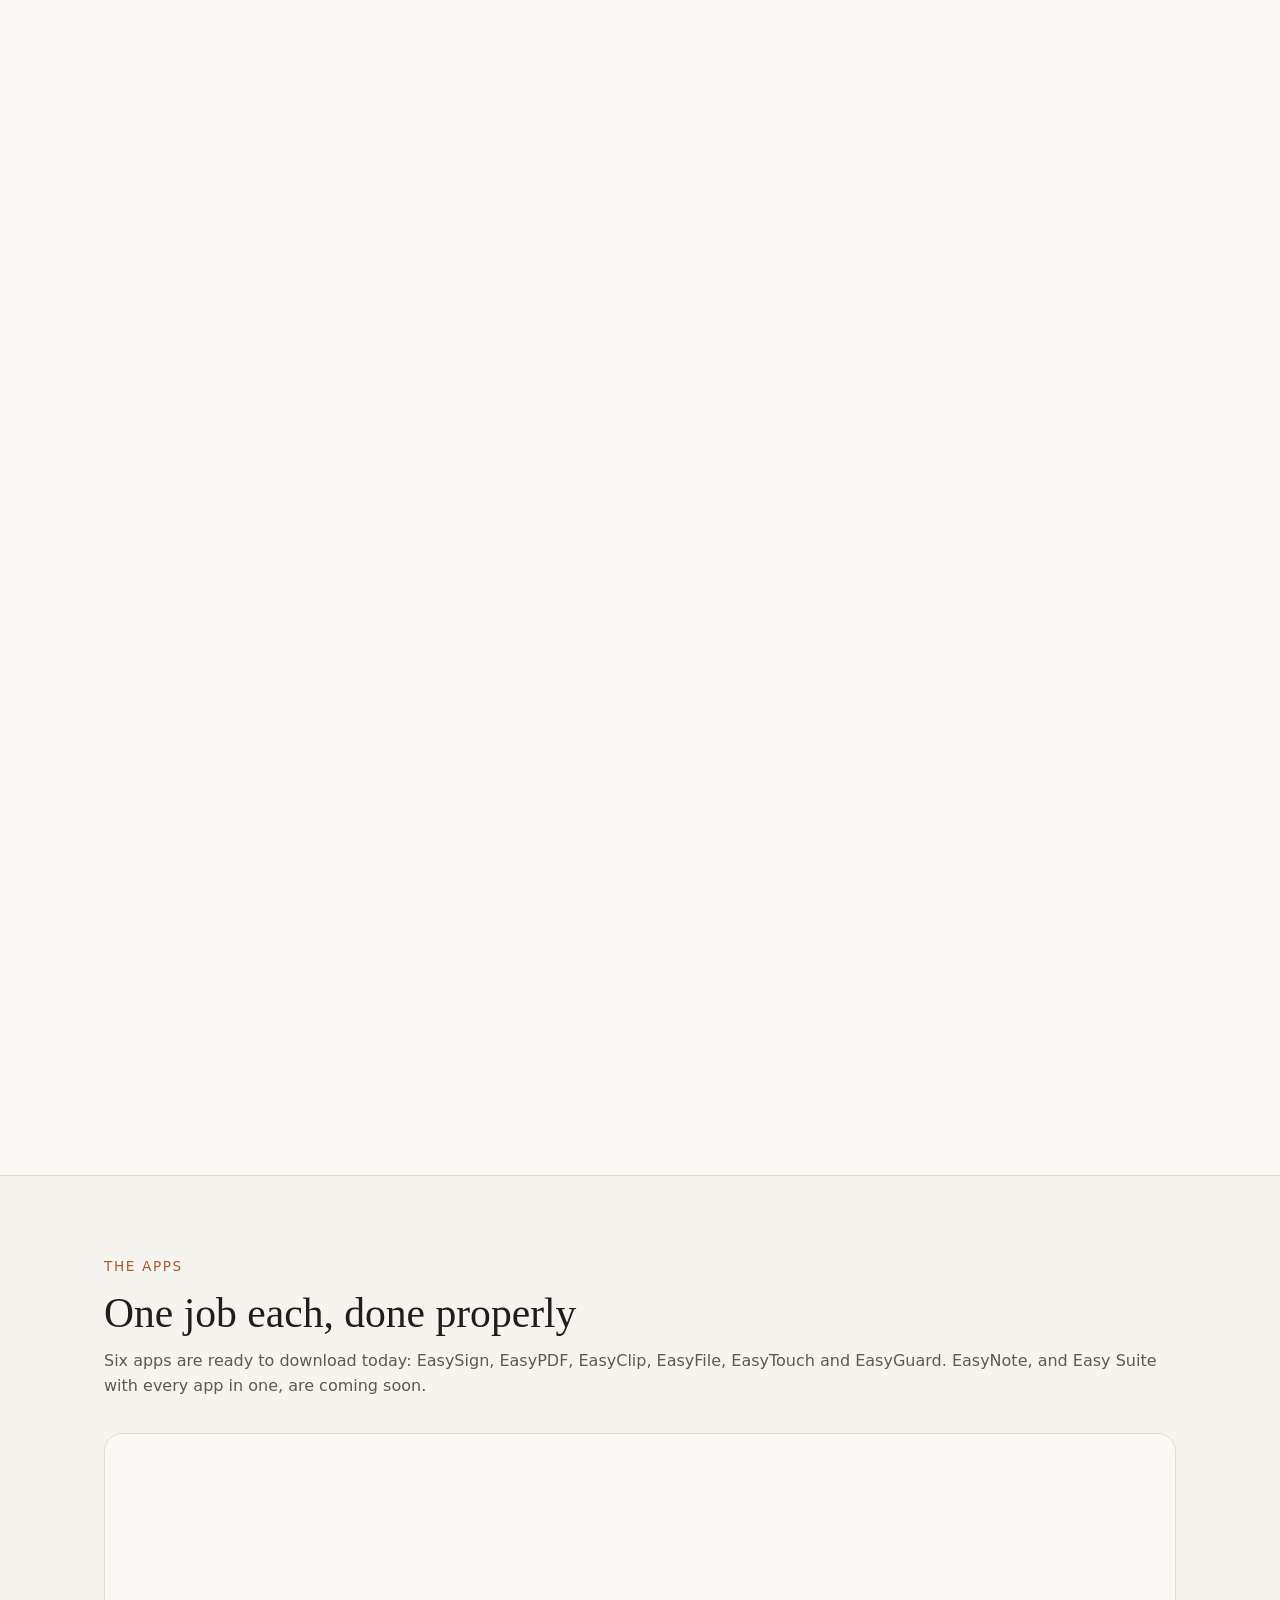
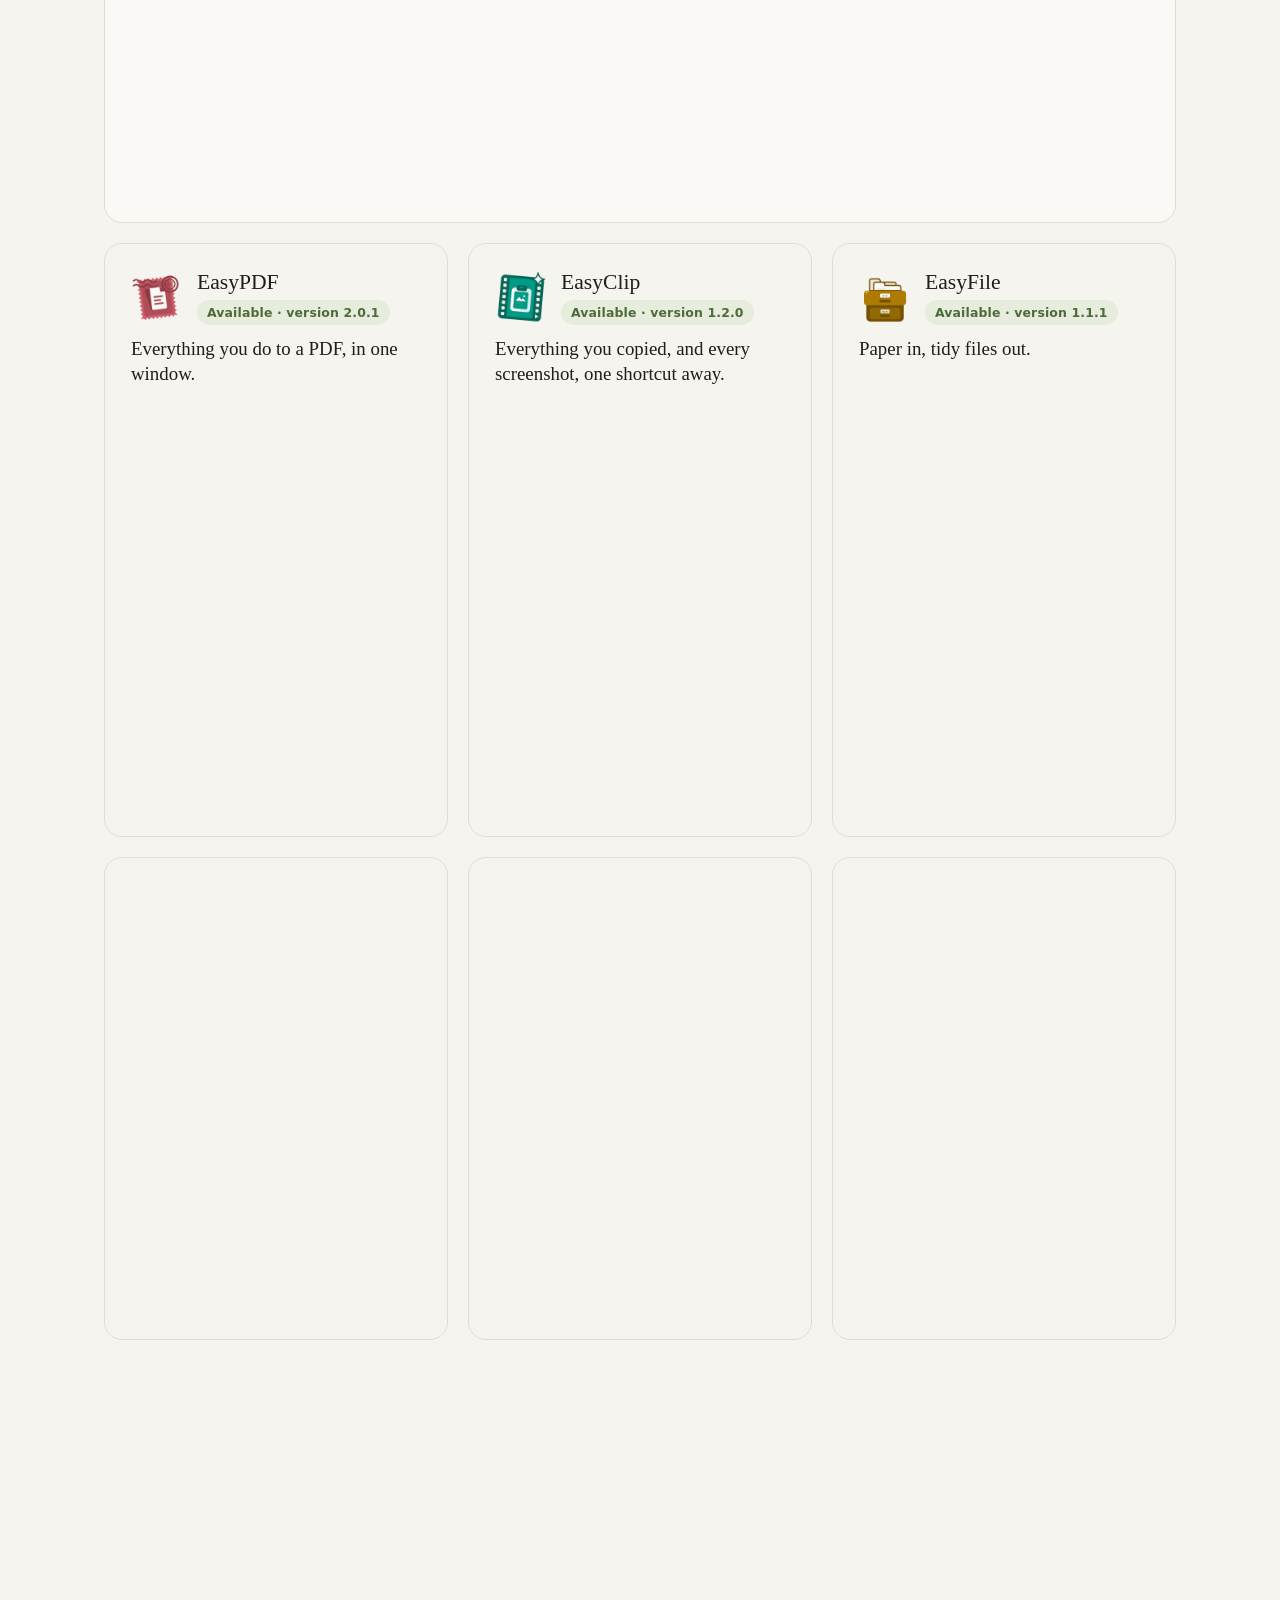
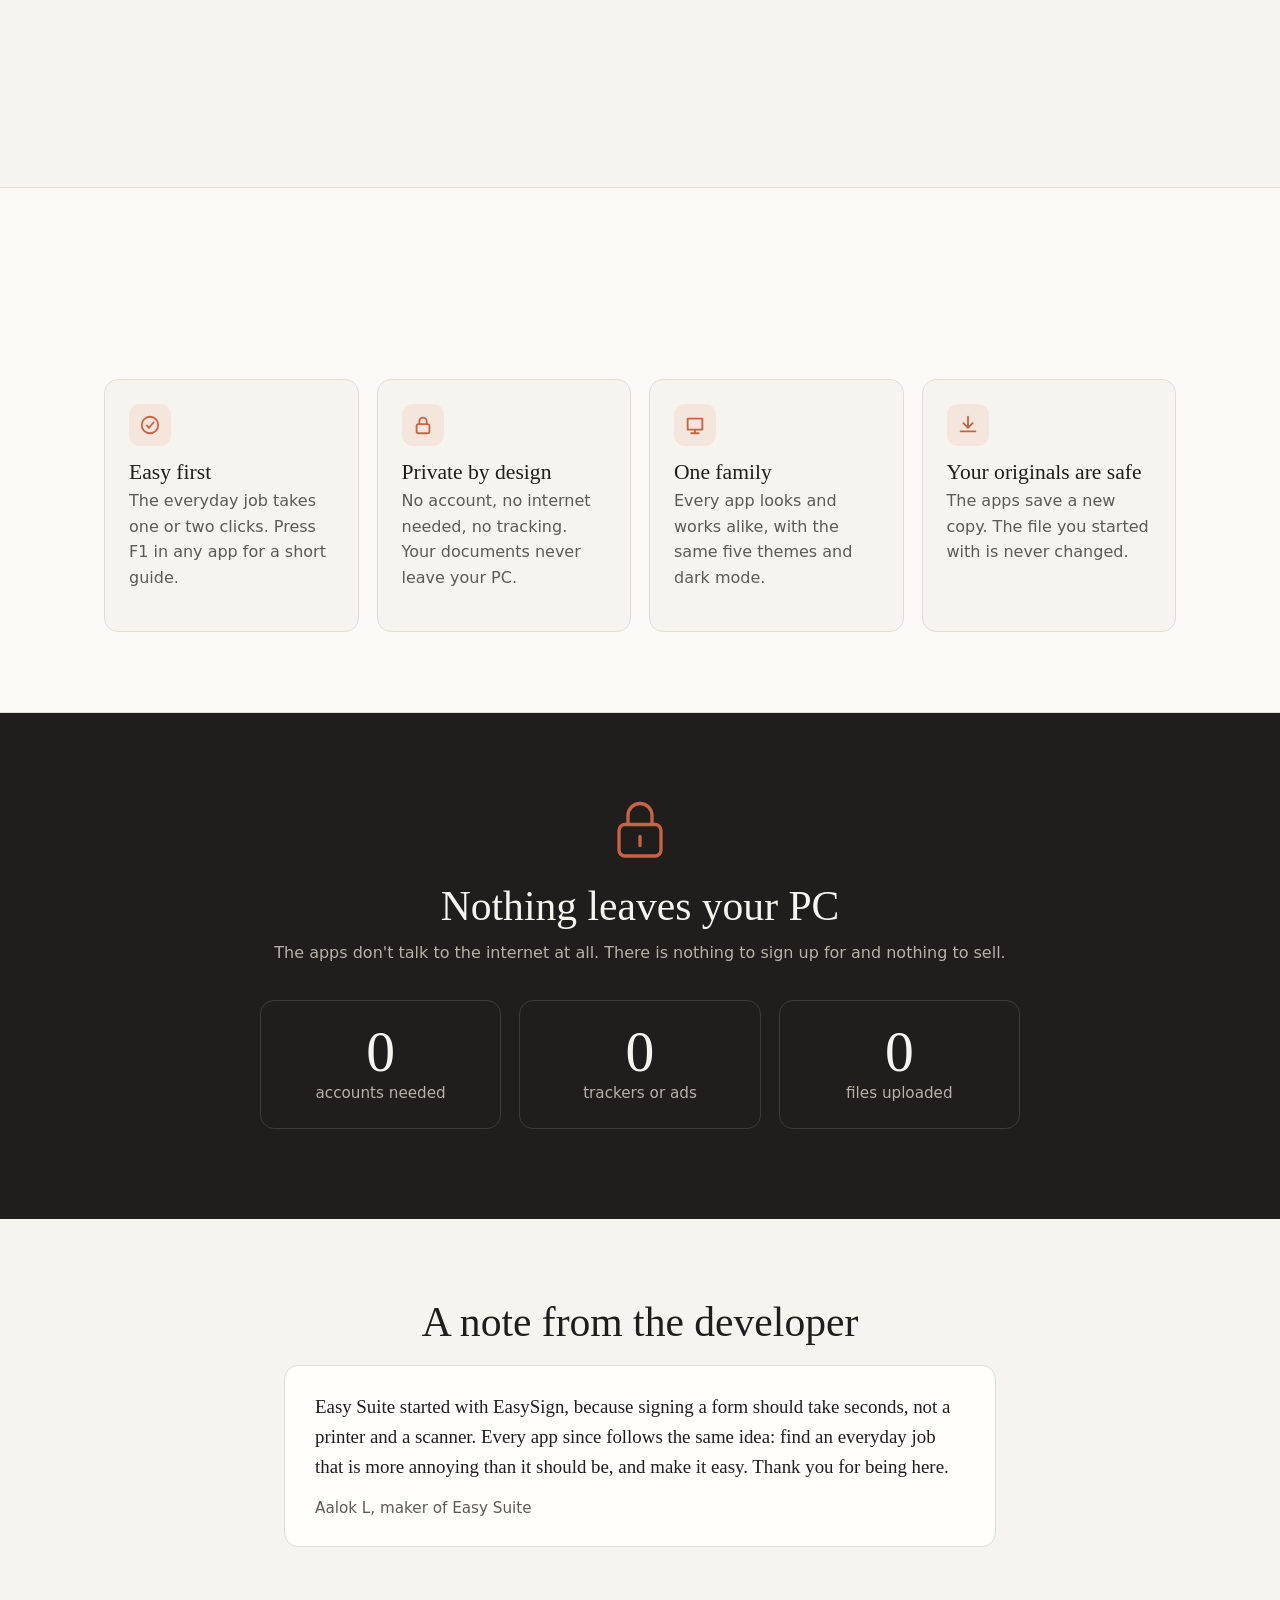
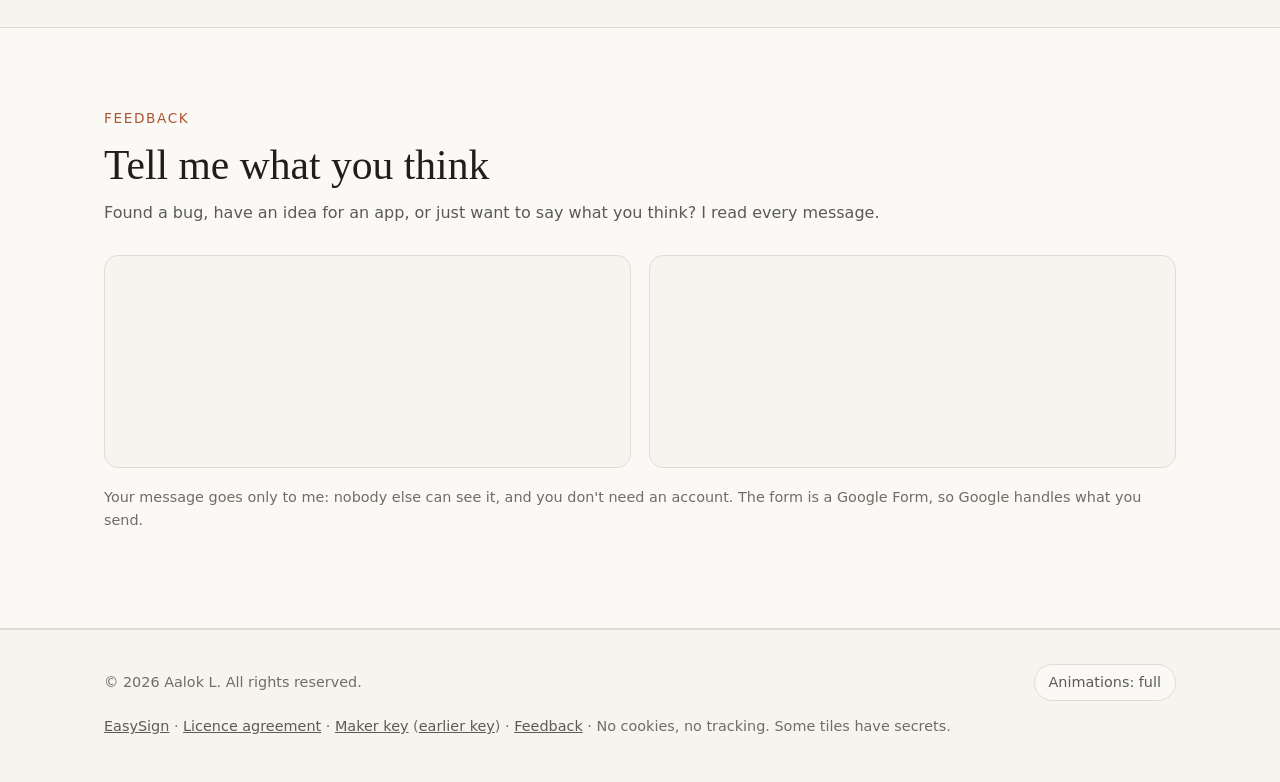
==== commit 2ed244eb: "EasyNote and Easy Suite: coming soon on the hub; pocket knife with a seventh tool; EasyClip 1.2.0 an" ====
--- a/index.html
+++ b/index.html
@@ -280,7 +280,7 @@
     <div class="wrap">
       <p class="kicker reveal">The apps</p>
       <h2 class="reveal">One job each, done properly</h2>
-      <p class="muted reveal">All six apps are ready to download today: EasySign, EasyPDF, EasyClip, EasyFile, EasyTouch and EasyGuard.</p>
+      <p class="muted reveal">Six apps are ready to download today: EasySign, EasyPDF, EasyClip, EasyFile, EasyTouch and EasyGuard. EasyNote, and Easy Suite with every app in one, are coming soon.</p>
 
       <div class="apps">
         <article class="app featured reveal" id="app-easysign">
@@ -330,7 +330,7 @@
         <article class="app reveal flip tilt" id="app-easyclip" style="--delay:.12s">
           <div class="app-head">
             <img src="images/apps/easyclip.png" alt="" width="52" height="52">
-            <div><h3>EasyClip</h3><span class="chip ok">Available &middot; version 1.1.1</span></div>
+            <div><h3>EasyClip</h3><span class="chip ok">Available &middot; version 1.2.0</span></div>
           </div>
           <p class="tag">Everything you copied, and every screenshot, one shortcut away.</p>
           <ul class="points">
@@ -370,7 +370,7 @@
         <article class="app reveal flip tilt" id="app-easytouch" style="--delay:.12s">
           <div class="app-head">
             <img src="images/apps/easytouch.png" alt="" width="52" height="52">
-            <div><h3>EasyTouch</h3><span class="chip ok">Available &middot; version 1.0.1</span></div>
+            <div><h3>EasyTouch</h3><span class="chip ok">Available &middot; version 1.0.2</span></div>
           </div>
           <p class="tag">Your touchpad can do much more.</p>
           <ul class="points">
@@ -405,6 +405,32 @@
               Download
             </a>
           </div>
+        </article>
+
+        <article class="app reveal" id="app-easynote">
+          <div class="app-head">
+            <img src="images/apps/easynote.png" alt="" width="52" height="52">
+            <div><h3>EasyNote</h3><span class="chip soon">Coming soon</span></div>
+          </div>
+          <p class="tag">Records your meetings and writes down who said what.</p>
+          <ul class="points">
+            <li>Records your microphone and the call as two sides: You and Others.</li>
+            <li>The transcript is written on your PC. Nothing is sent anywhere.</li>
+            <li>Search it, and save it as text, subtitles or a Word document.</li>
+          </ul>
+        </article>
+
+        <article class="app reveal" id="app-easysuite">
+          <div class="app-head">
+            <img src="images/suite-logo.png" alt="" width="52" height="52">
+            <div><h3>Easy Suite</h3><span class="chip soon">Coming soon</span></div>
+          </div>
+          <p class="tag">Every Easy Suite app, in one app.</p>
+          <ul class="points">
+            <li>Everything the seven apps do, in a single app with one window.</li>
+            <li>One install and one icon, instead of seven apps on your PC.</li>
+            <li>Rather have just one or two? The single apps stay here too.</li>
+          </ul>
         </article>
       </div>
     </div>
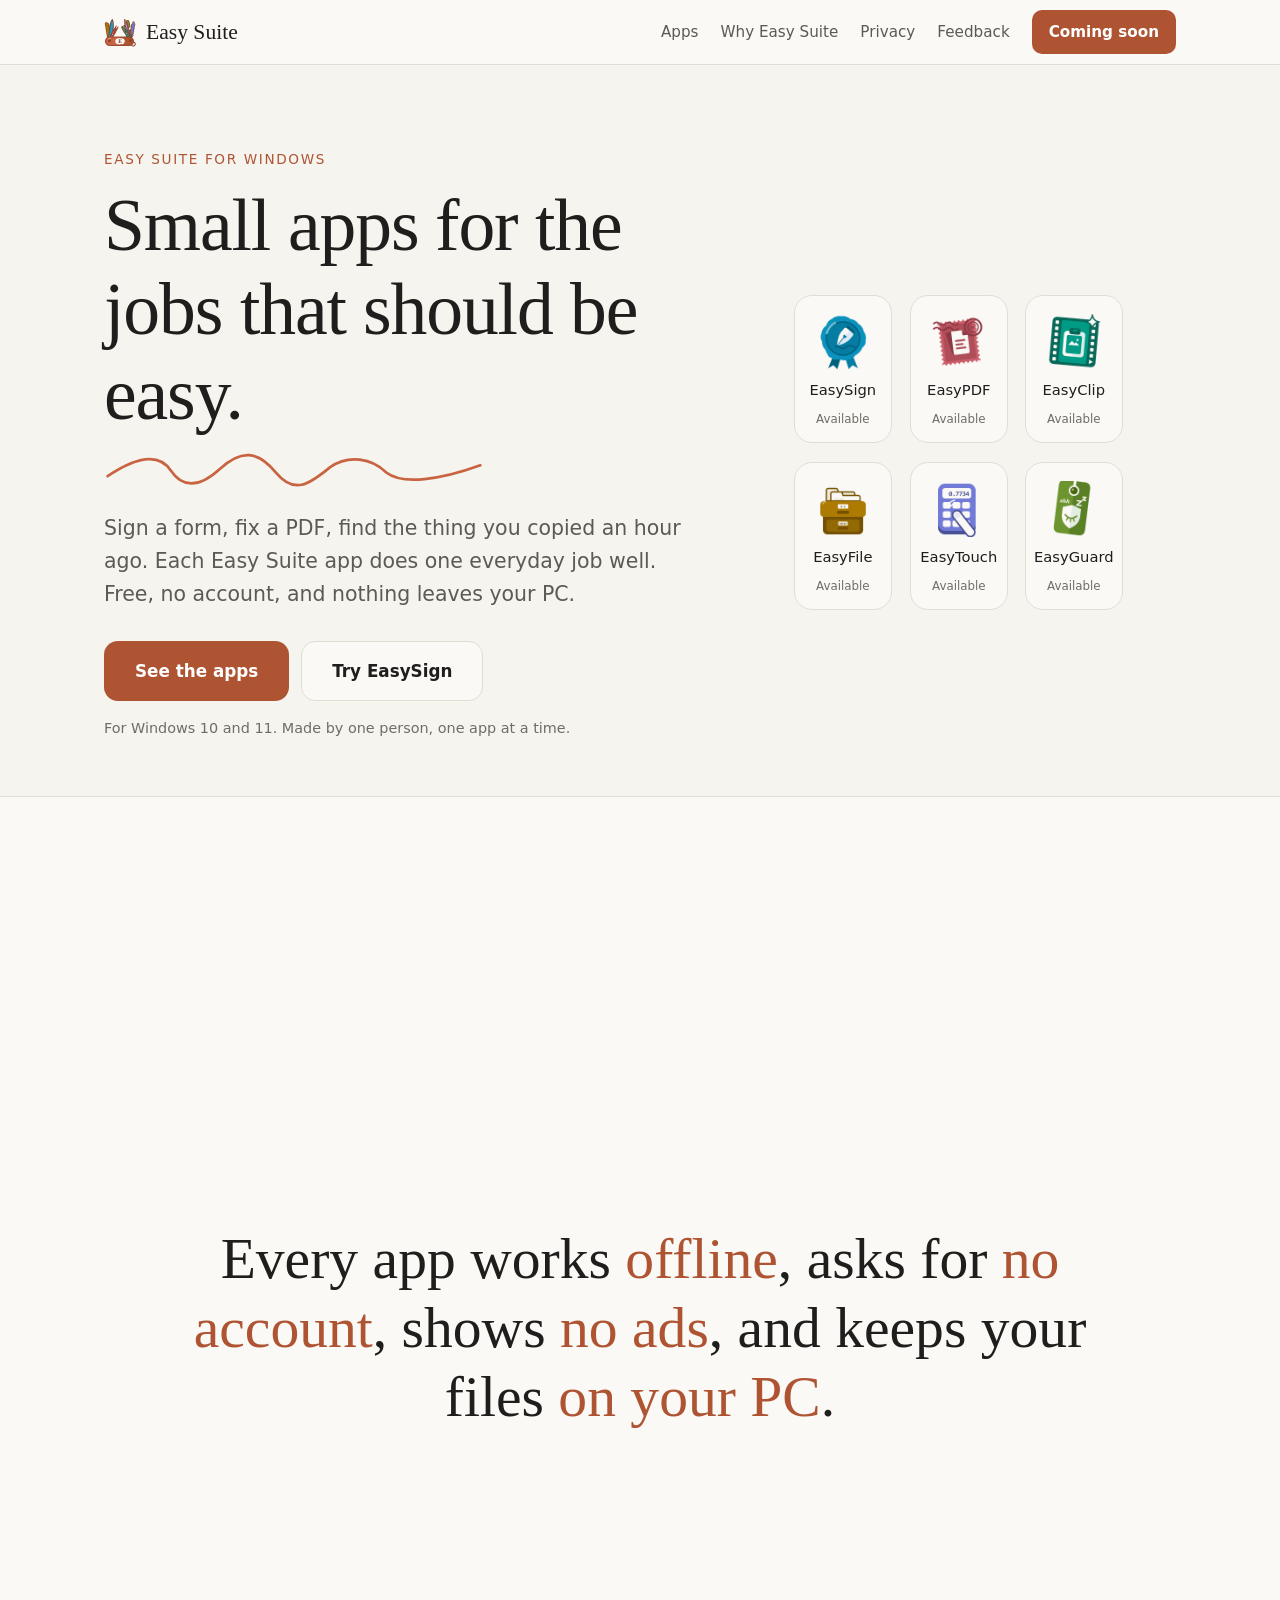
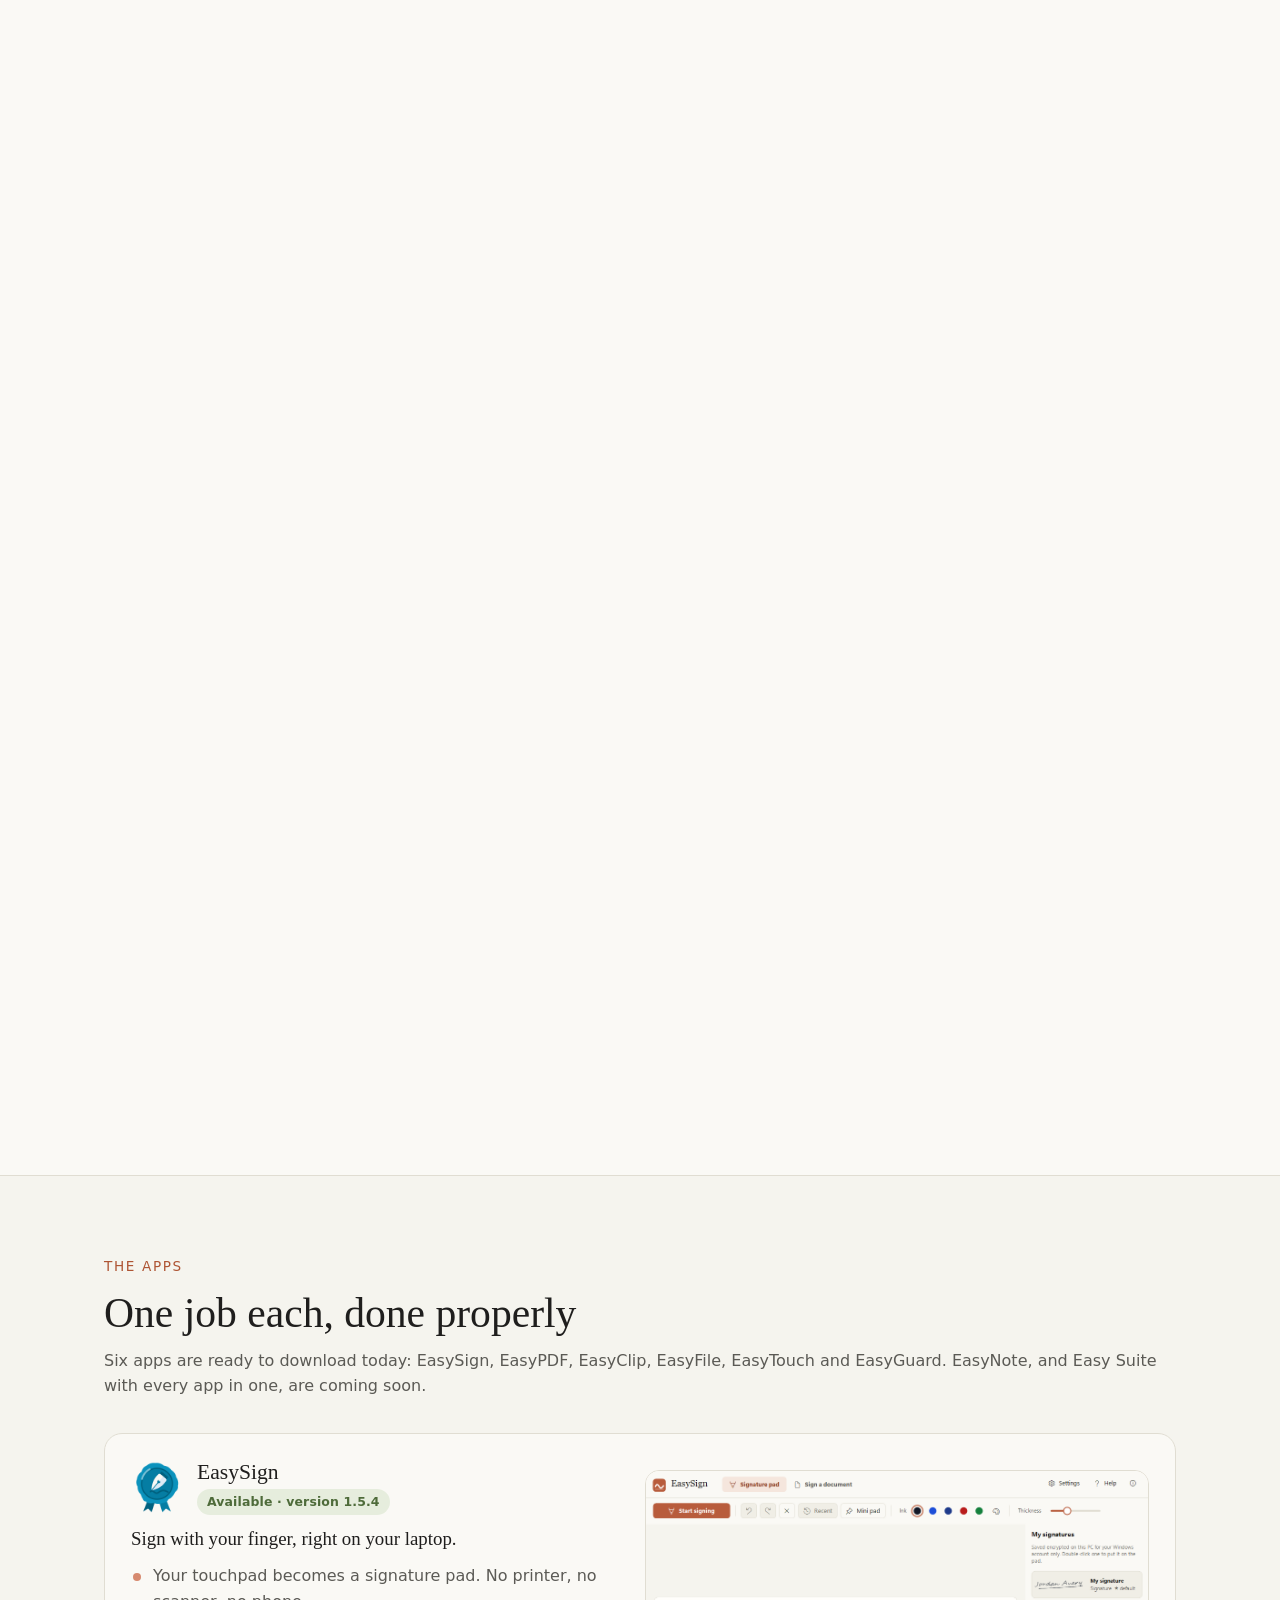
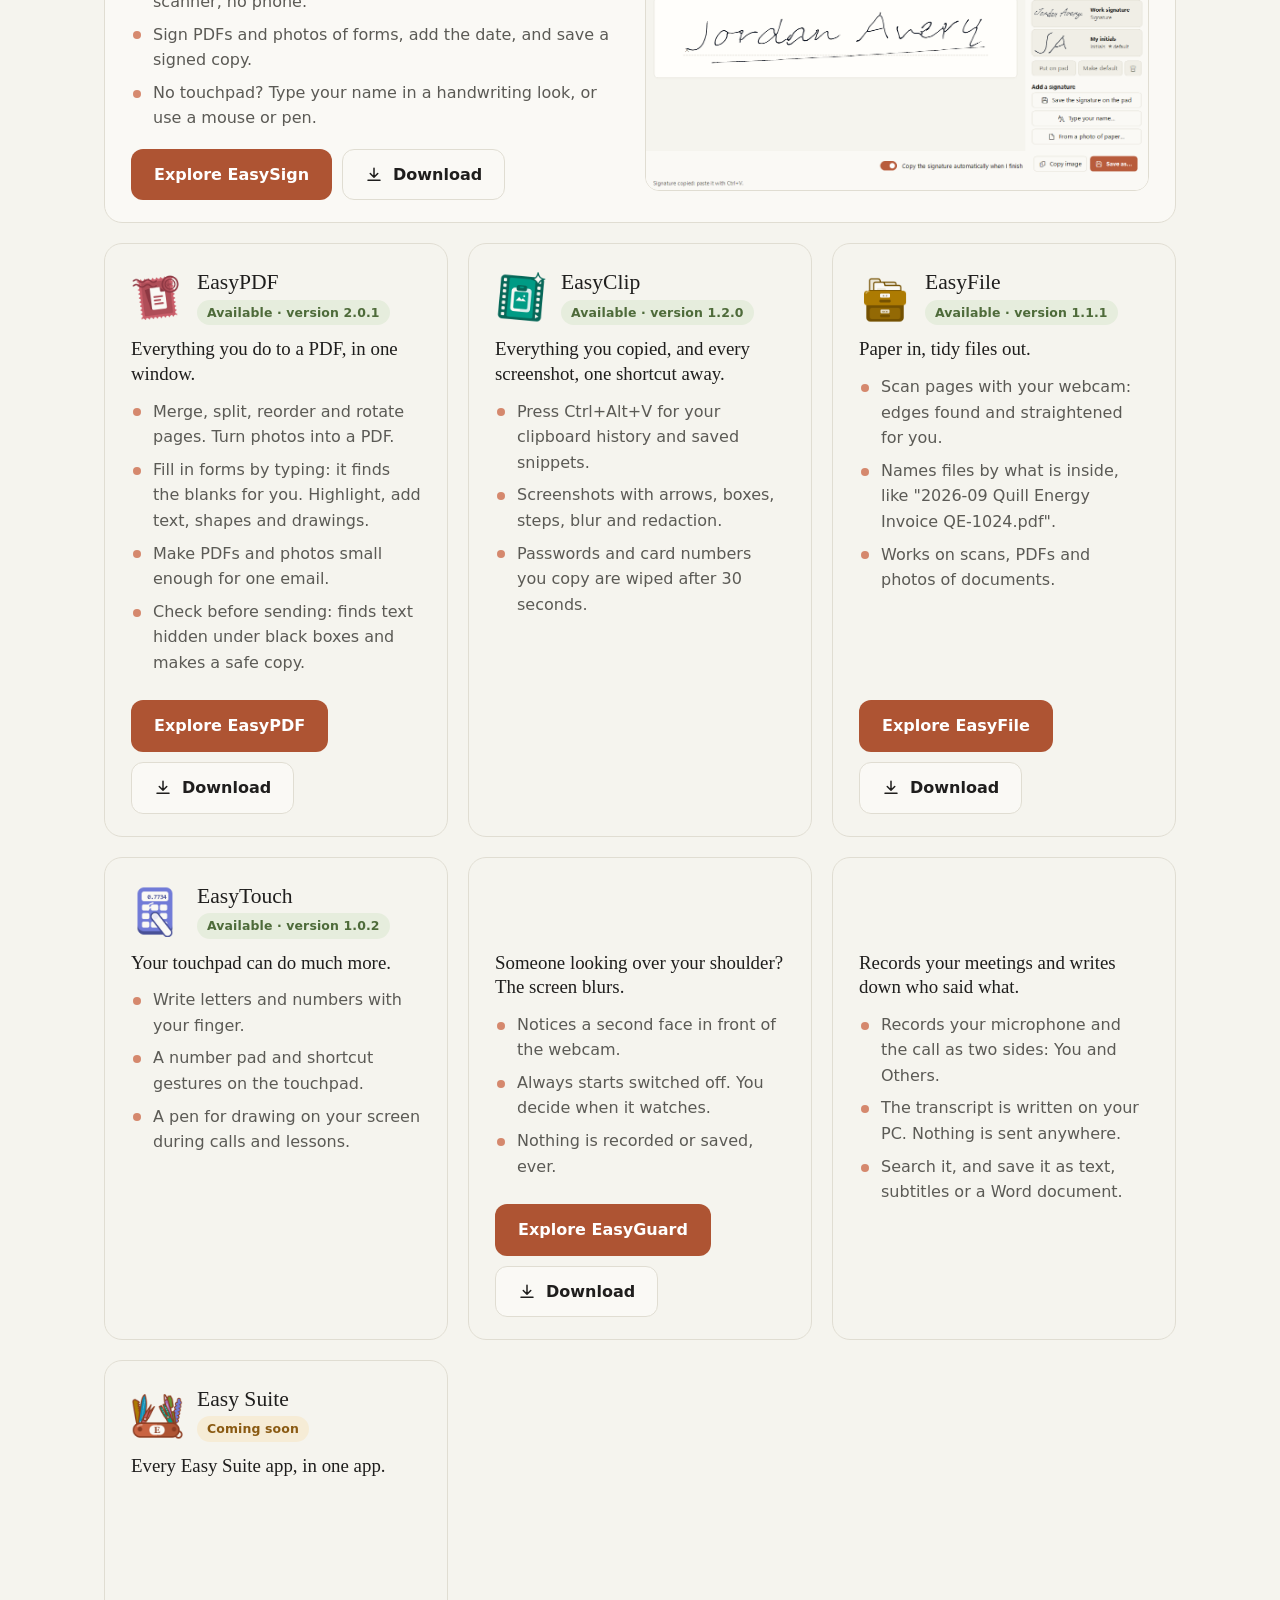
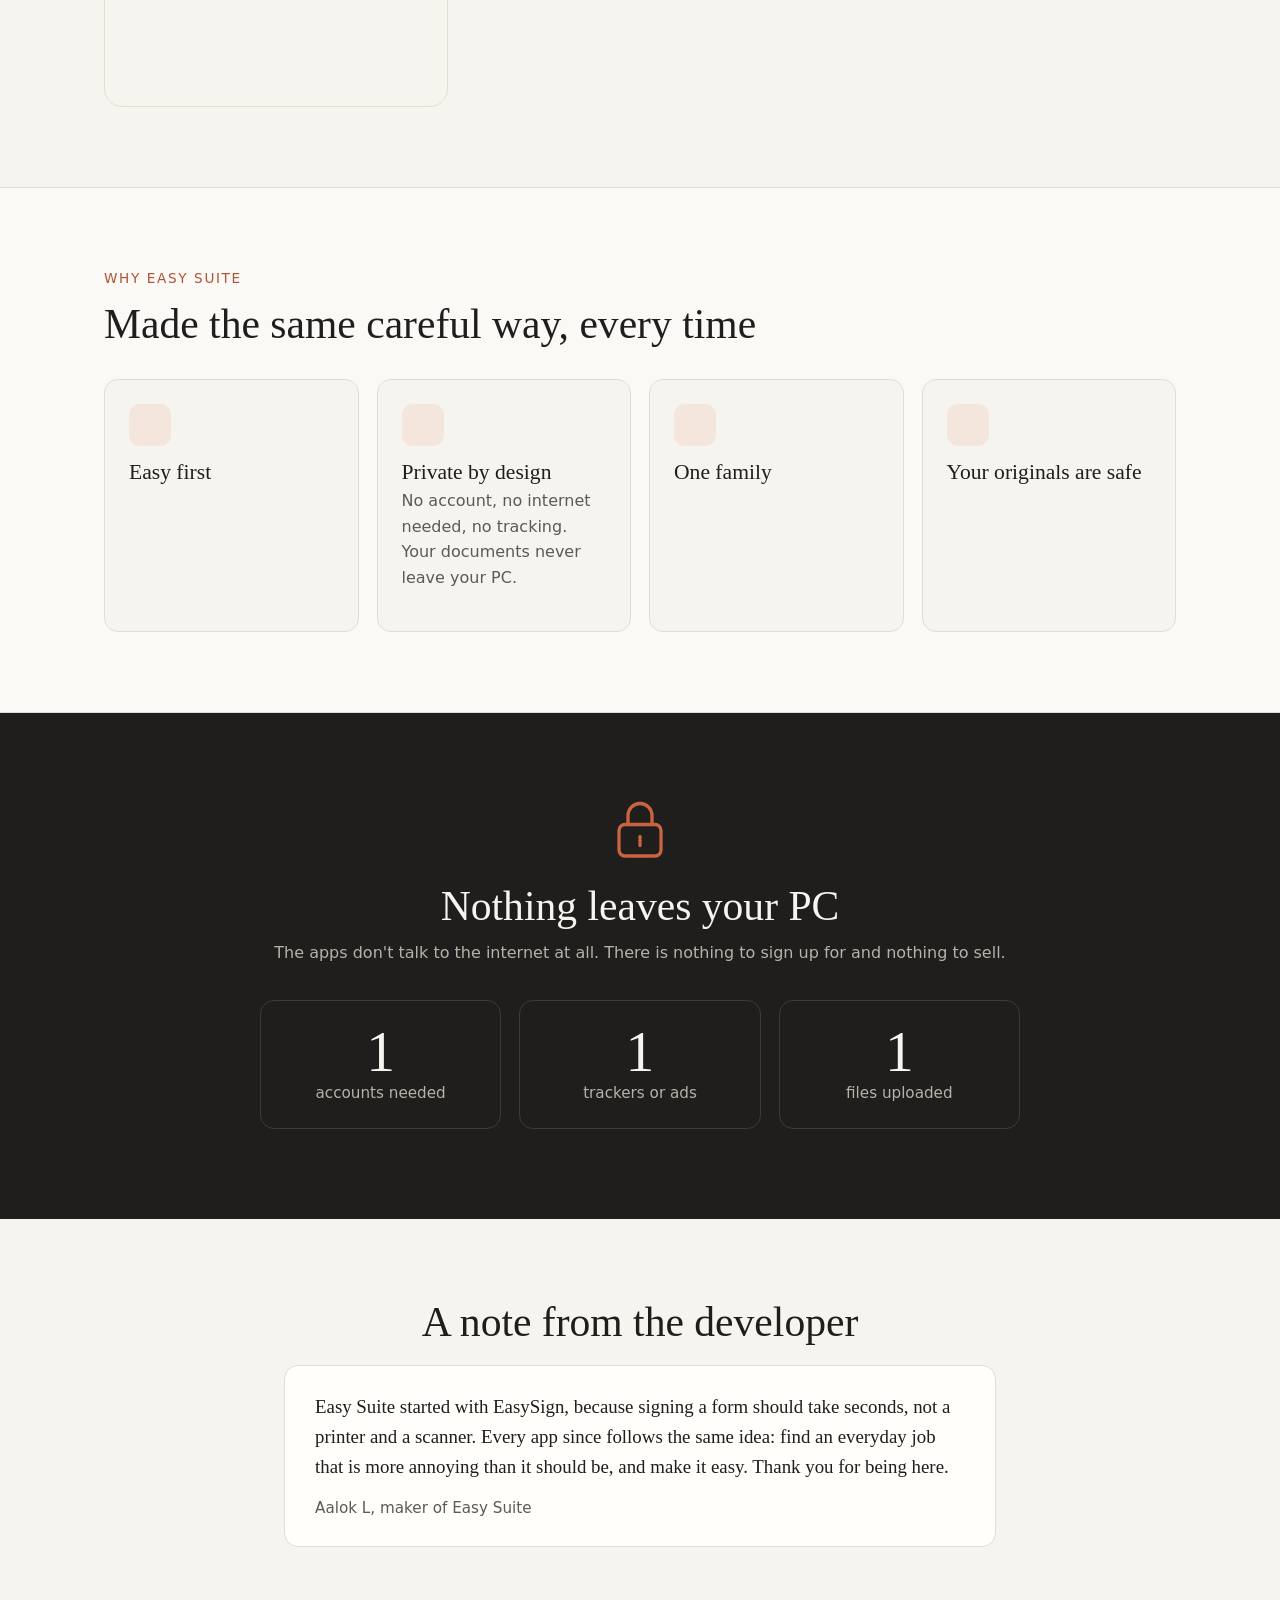
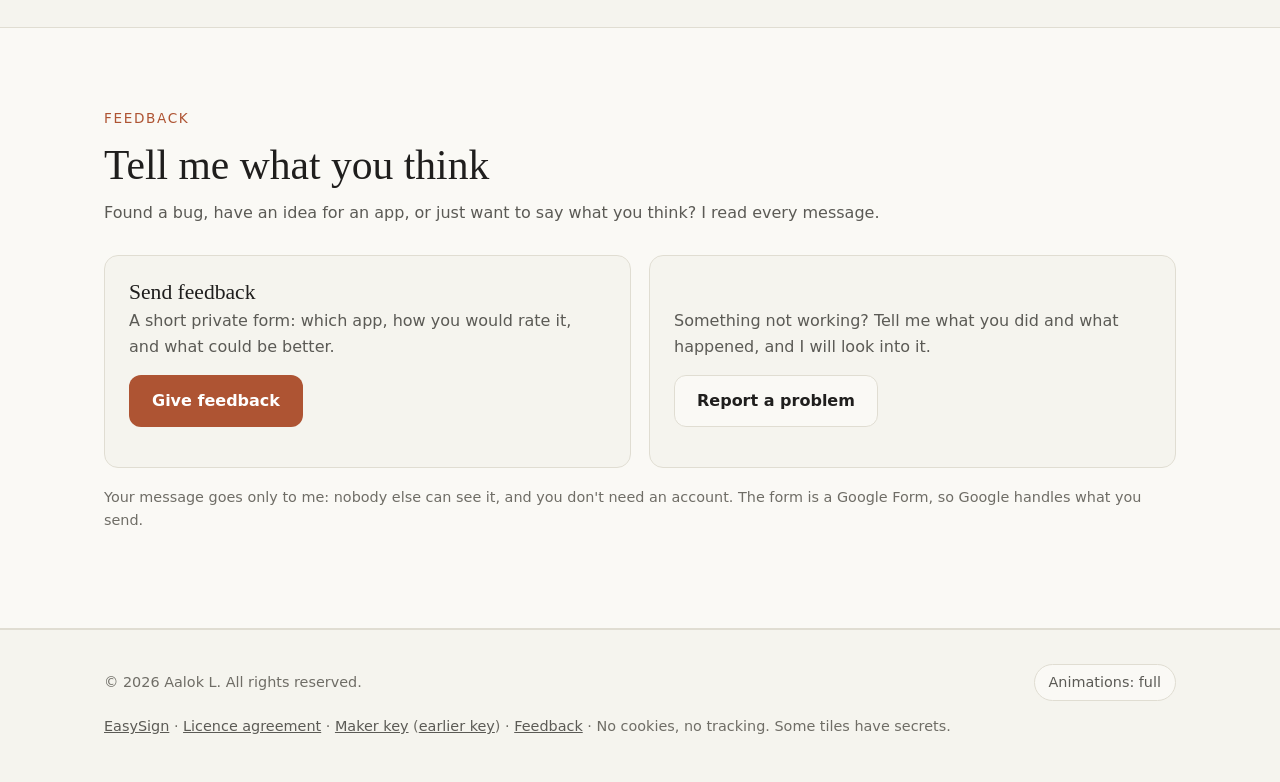
==== commit cfd23a7f: "EasyNote coming-soon page; the hub is Easy Suite's own page: top button says Coming soon; links to E" ====
--- a/index.html
+++ b/index.html
@@ -237,7 +237,7 @@
       <a href="#why">Why Easy Suite</a>
       <a href="#privacy">Privacy</a>
       <a href="#feedback">Feedback</a>
-      <a class="keep btn btn-primary btn-small" href="easysign/">Get EasySign</a>
+      <a class="keep btn btn-primary btn-small" href="#app-easysuite" aria-label="Easy Suite, every app in one, is coming soon">Coming soon</a>
     </nav>
   </div>
 </header>
@@ -418,6 +418,9 @@
             <li>The transcript is written on your PC. Nothing is sent anywhere.</li>
             <li>Search it, and save it as text, subtitles or a Word document.</li>
           </ul>
+          <div class="actions">
+            <a class="btn btn-secondary" href="easynote/">Learn more about EasyNote</a>
+          </div>
         </article>
 
         <article class="app reveal" id="app-easysuite">
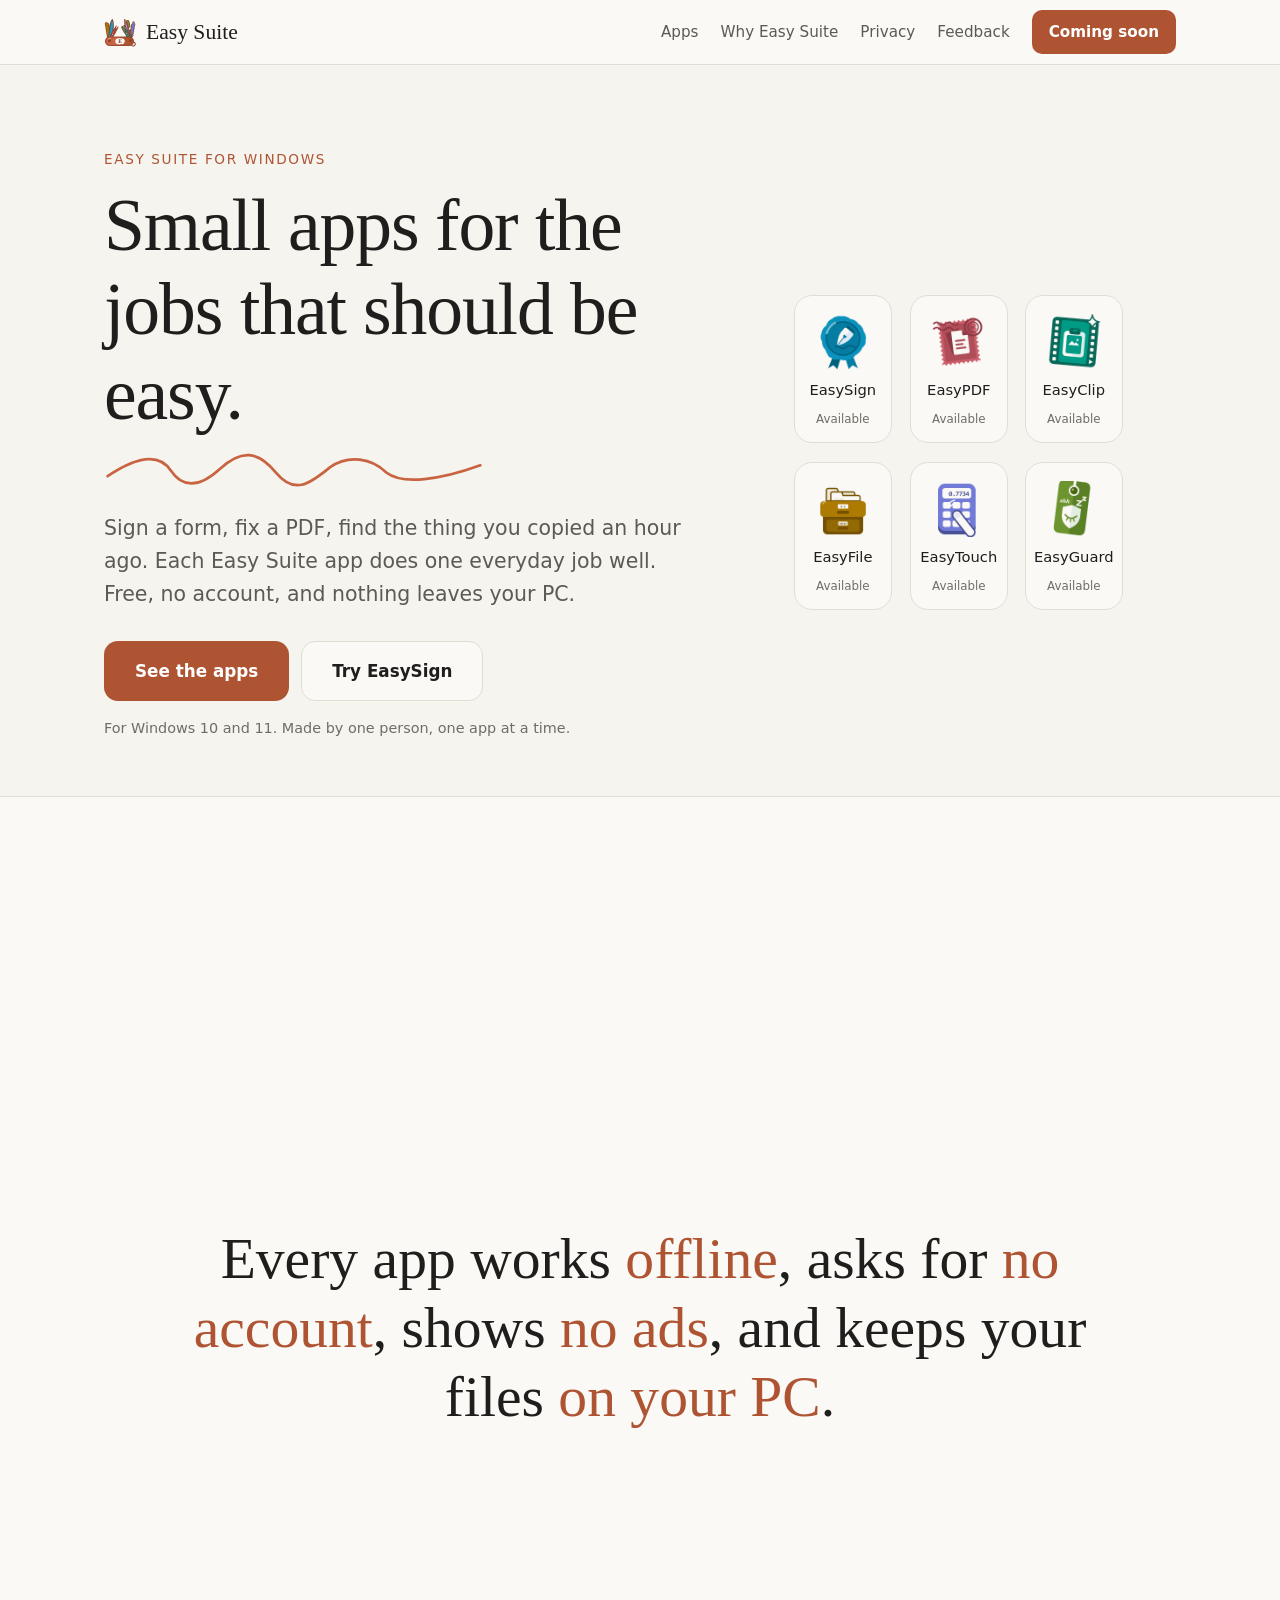
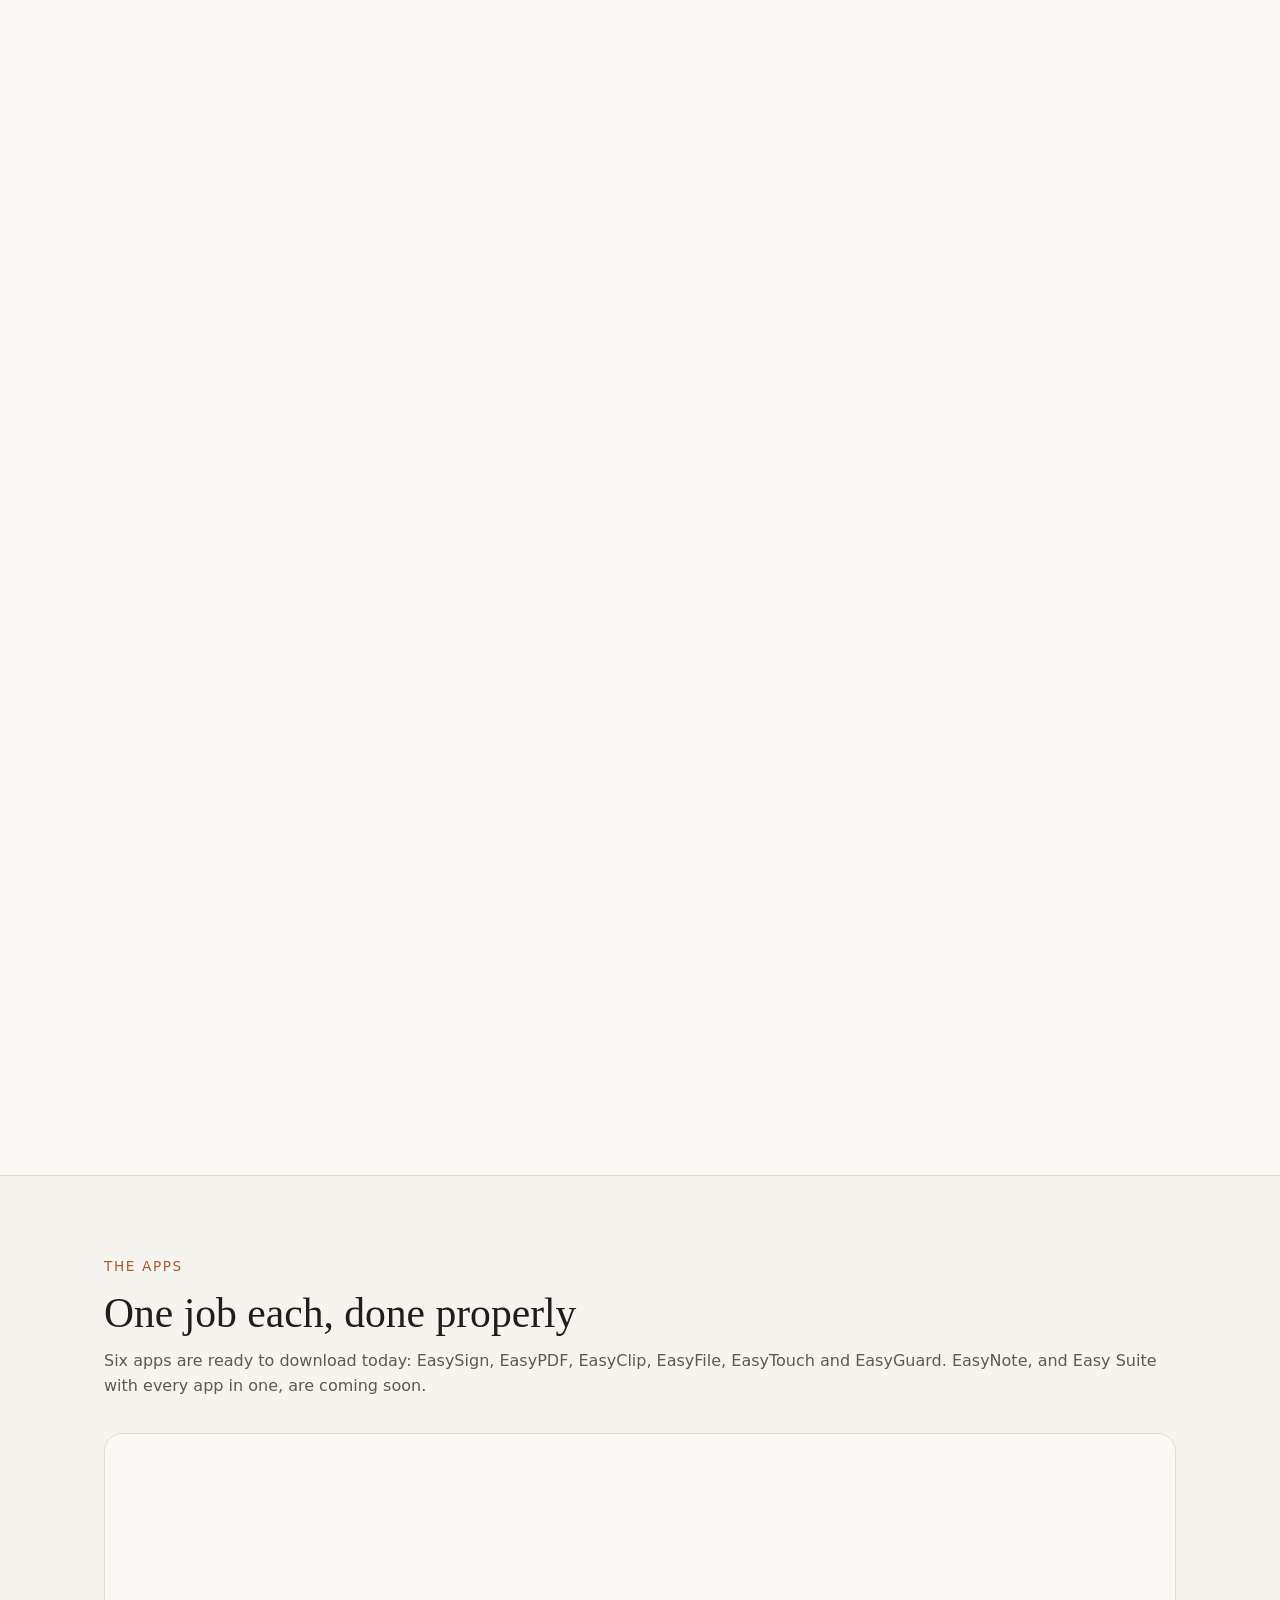
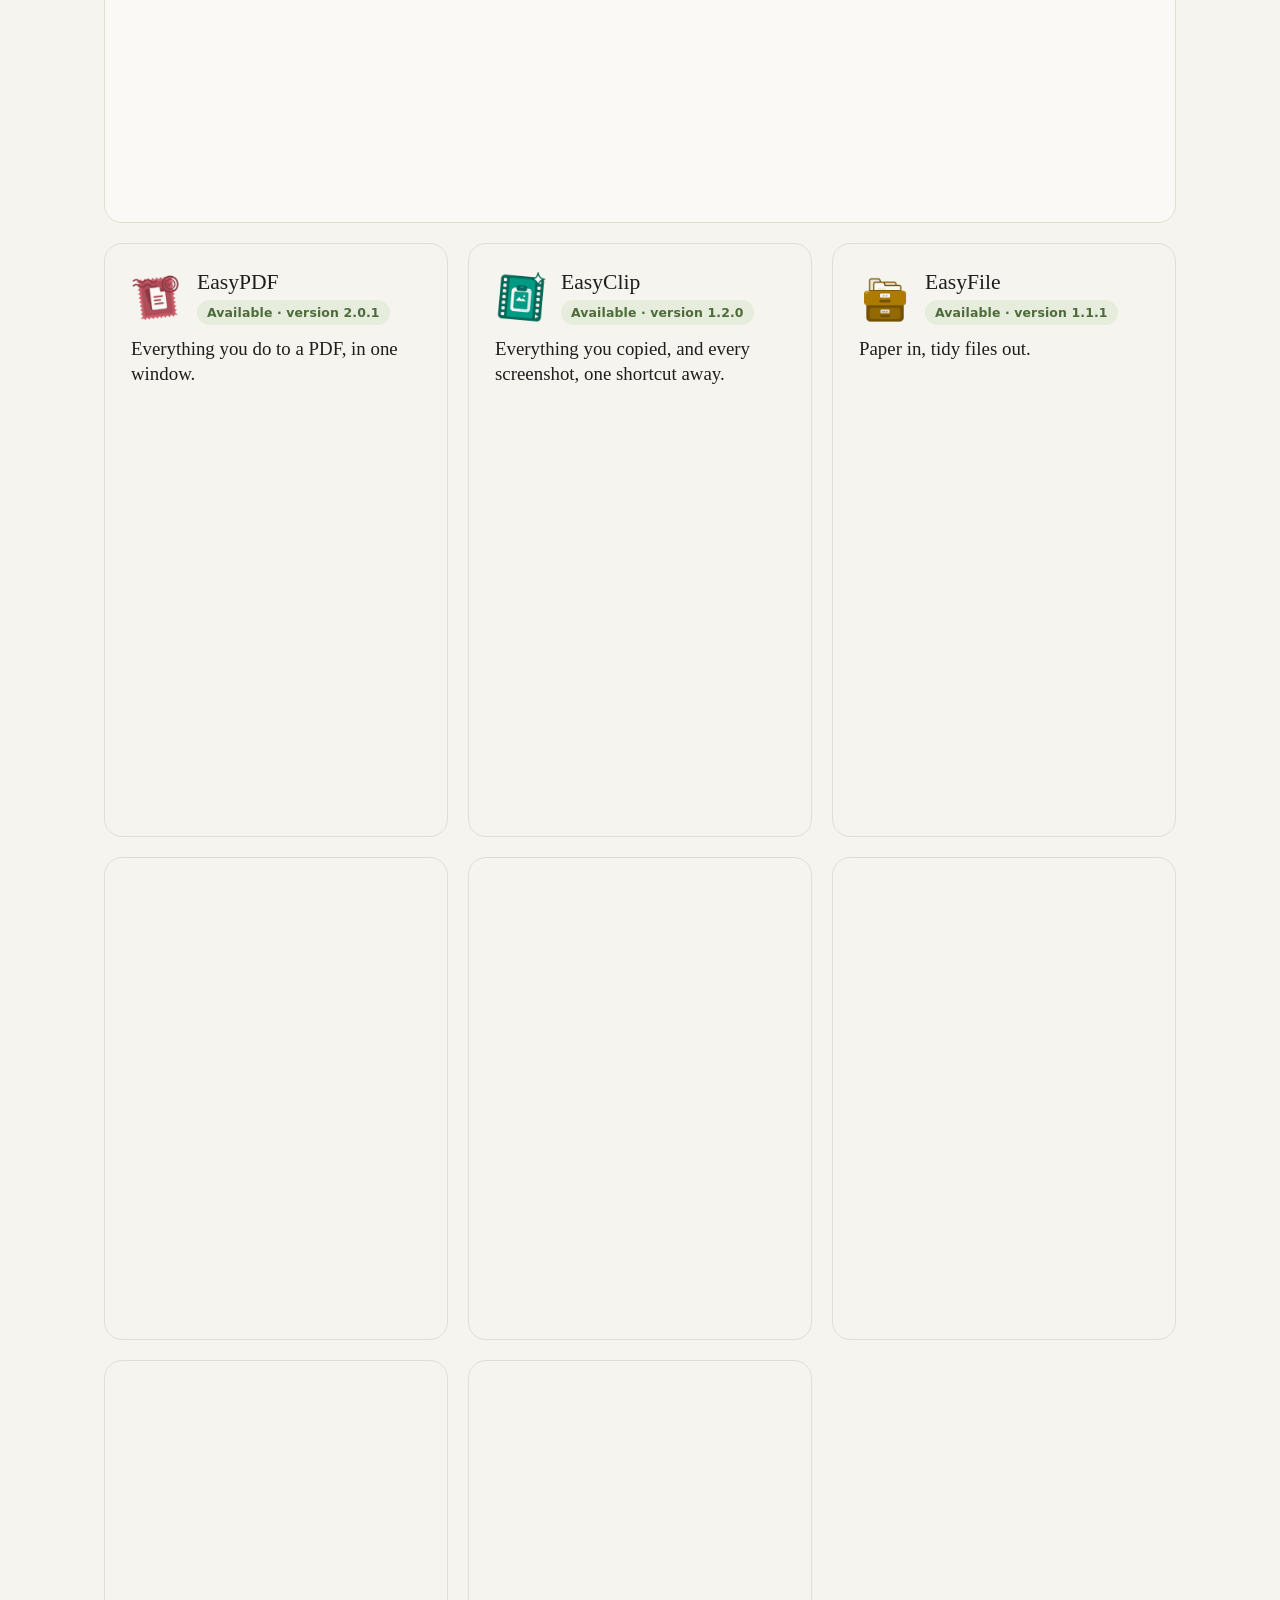
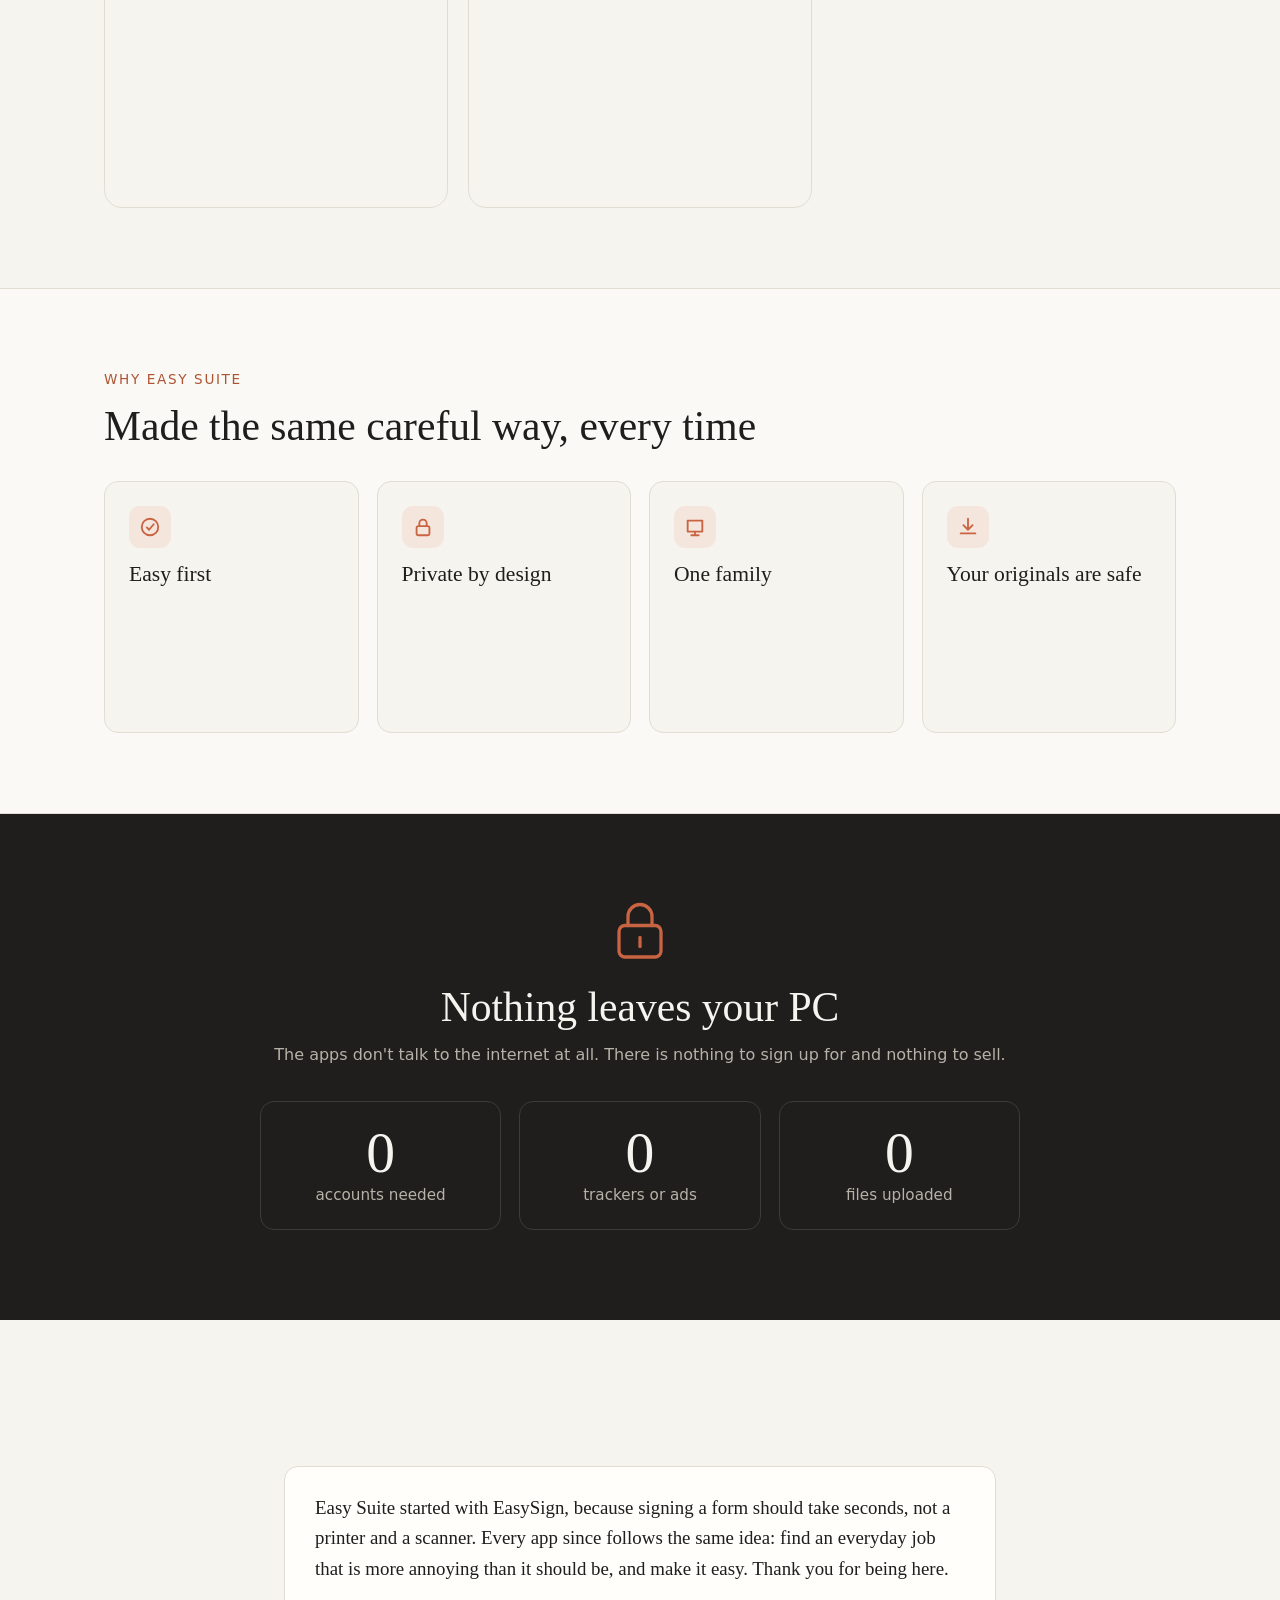
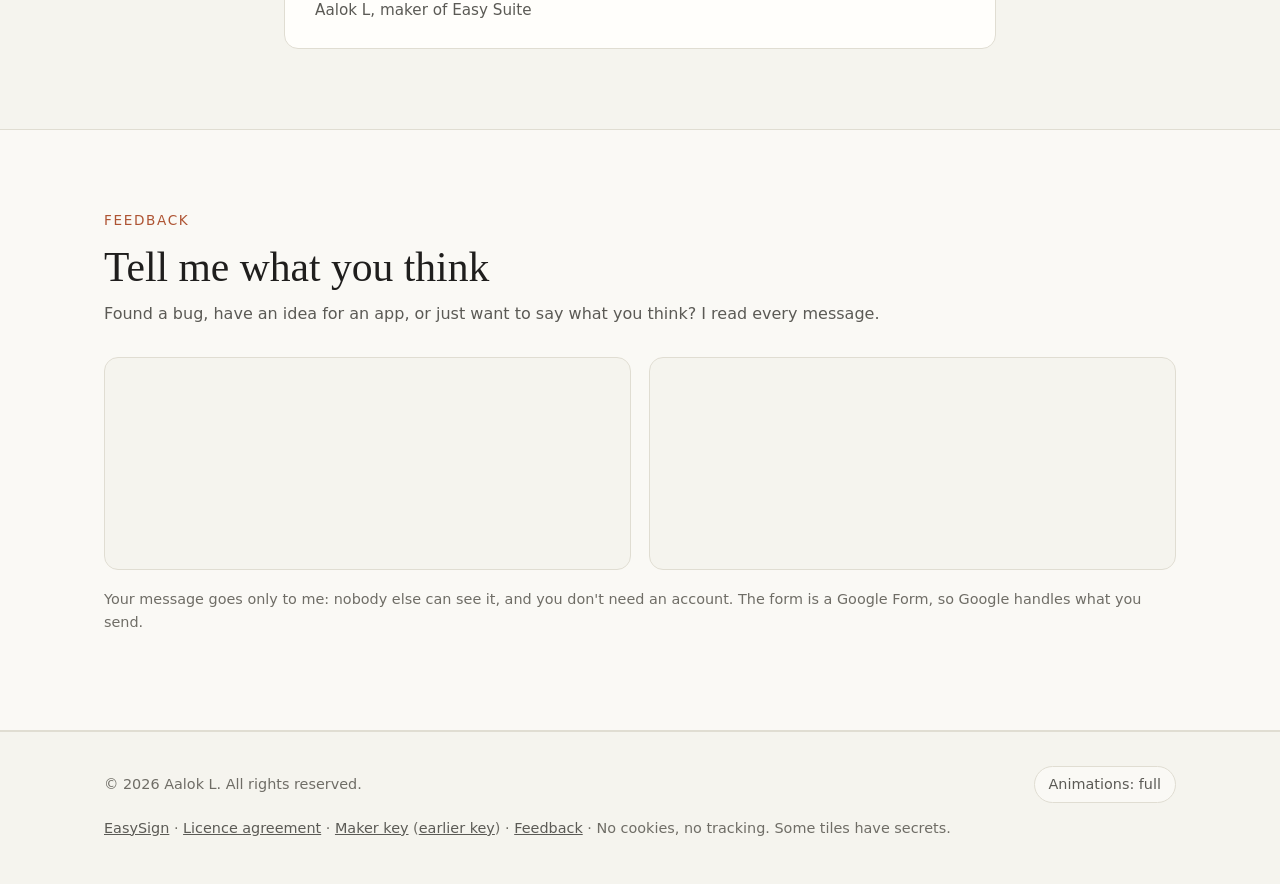
==== commit 9eafc056: "EasyPaint coming-soon page and a card for it on the hub Co-Authored-By: Claude Opus 5.5 <noreply@ant" ====
--- a/index.html
+++ b/index.html
@@ -423,6 +423,22 @@
           </div>
         </article>
 
+        <article class="app reveal" id="app-easypaint">
+          <div class="app-head">
+            <img src="images/apps/easypaint.png" alt="" width="52" height="52">
+            <div><h3>EasyPaint</h3><span class="chip soon">Coming soon</span></div>
+          </div>
+          <p class="tag">Draw and paint, even with your touchpad.</p>
+          <ul class="points">
+            <li>Press Space and your laptop's touchpad works like a pen.</li>
+            <li>Smooth brushes in every colour. A mouse or a drawing pen works too.</li>
+            <li>Your pictures stay on your PC.</li>
+          </ul>
+          <div class="actions">
+            <a class="btn btn-secondary" href="easypaint/">Learn more about EasyPaint</a>
+          </div>
+        </article>
+
         <article class="app reveal" id="app-easysuite">
           <div class="app-head">
             <img src="images/suite-logo.png" alt="" width="52" height="52">
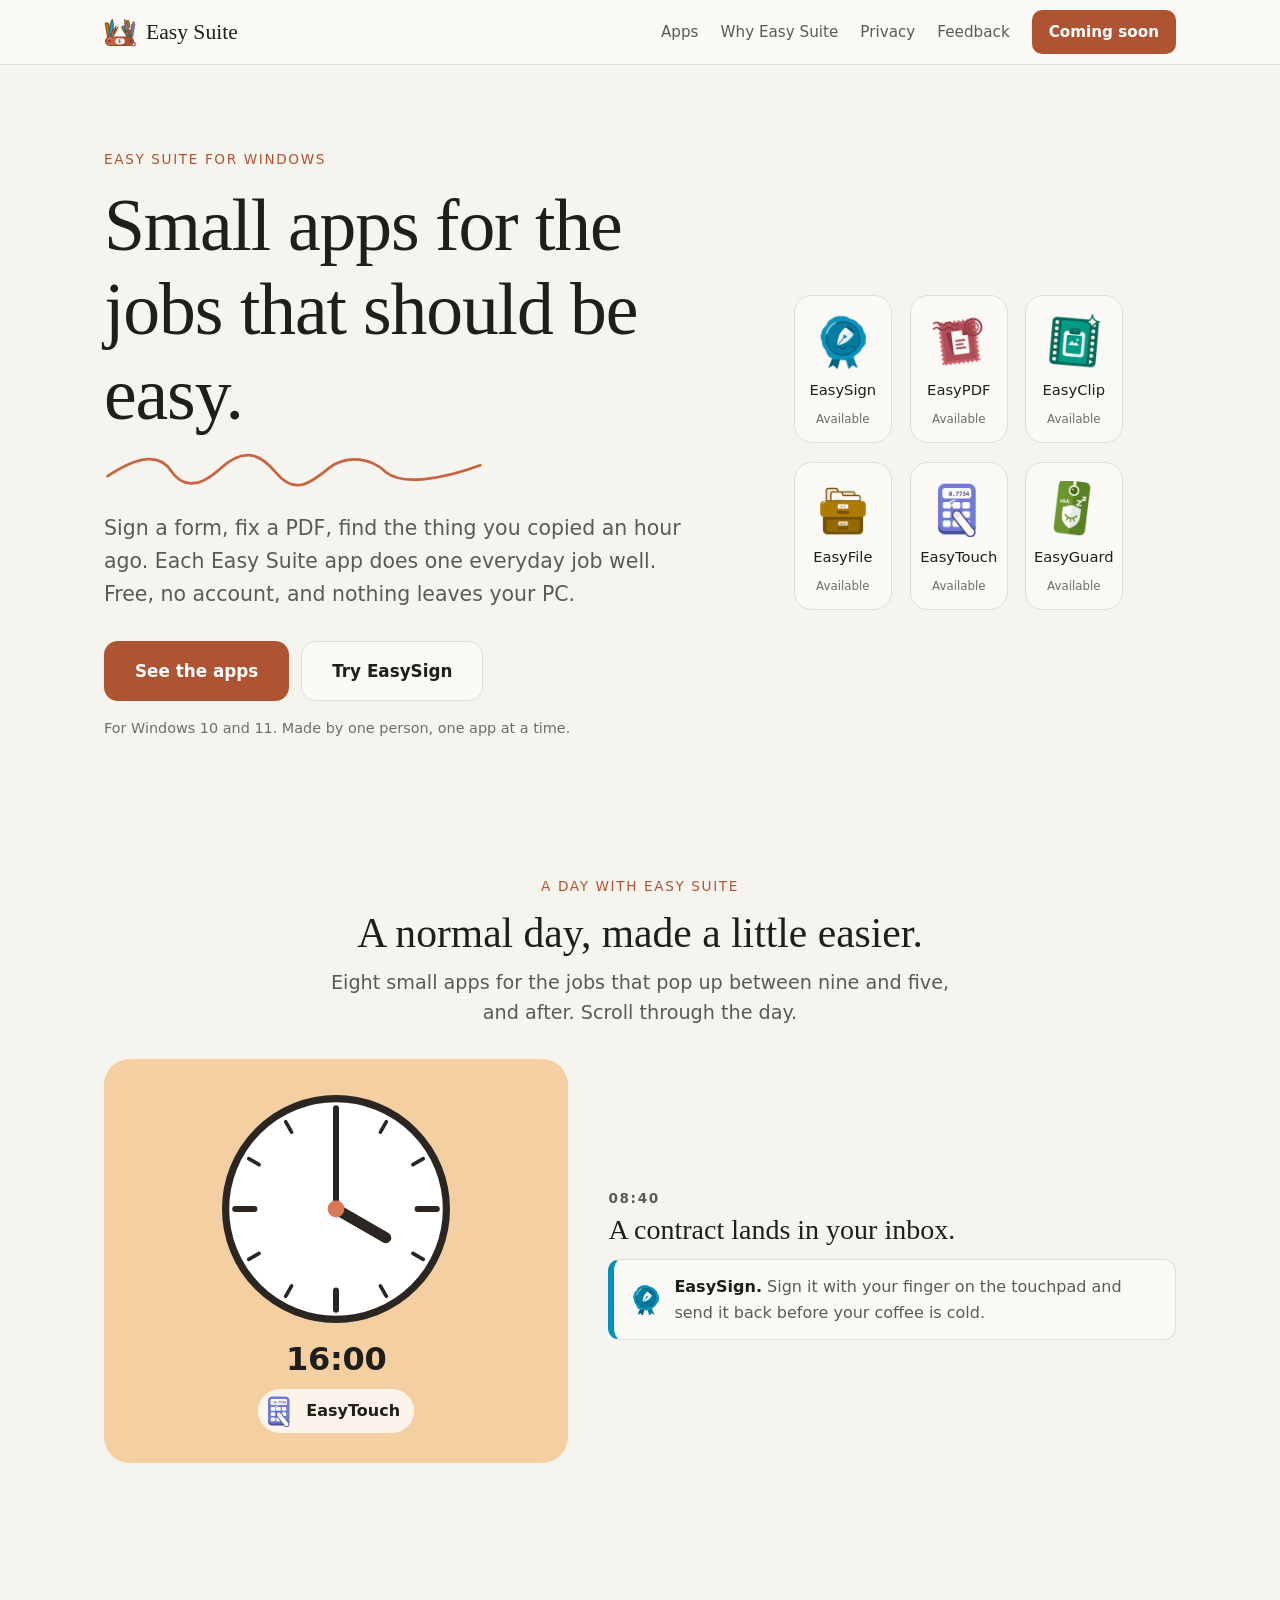
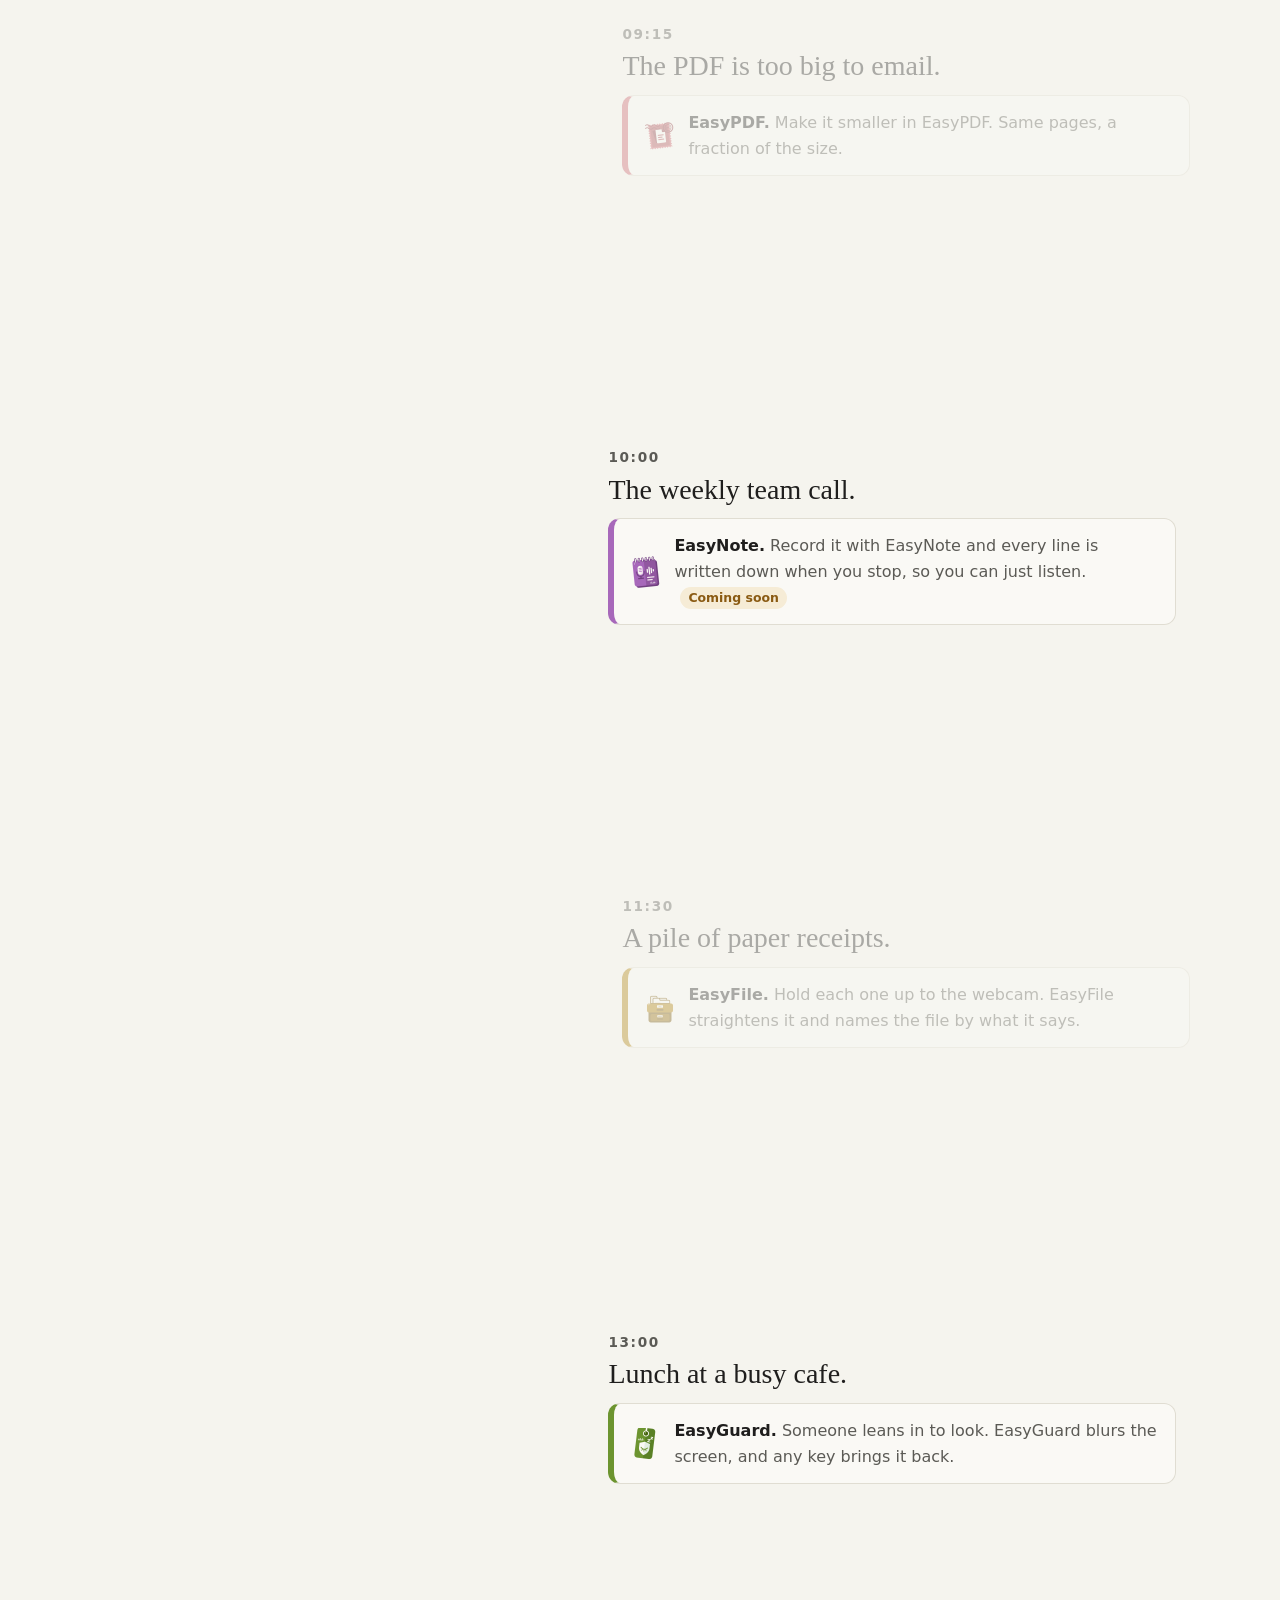
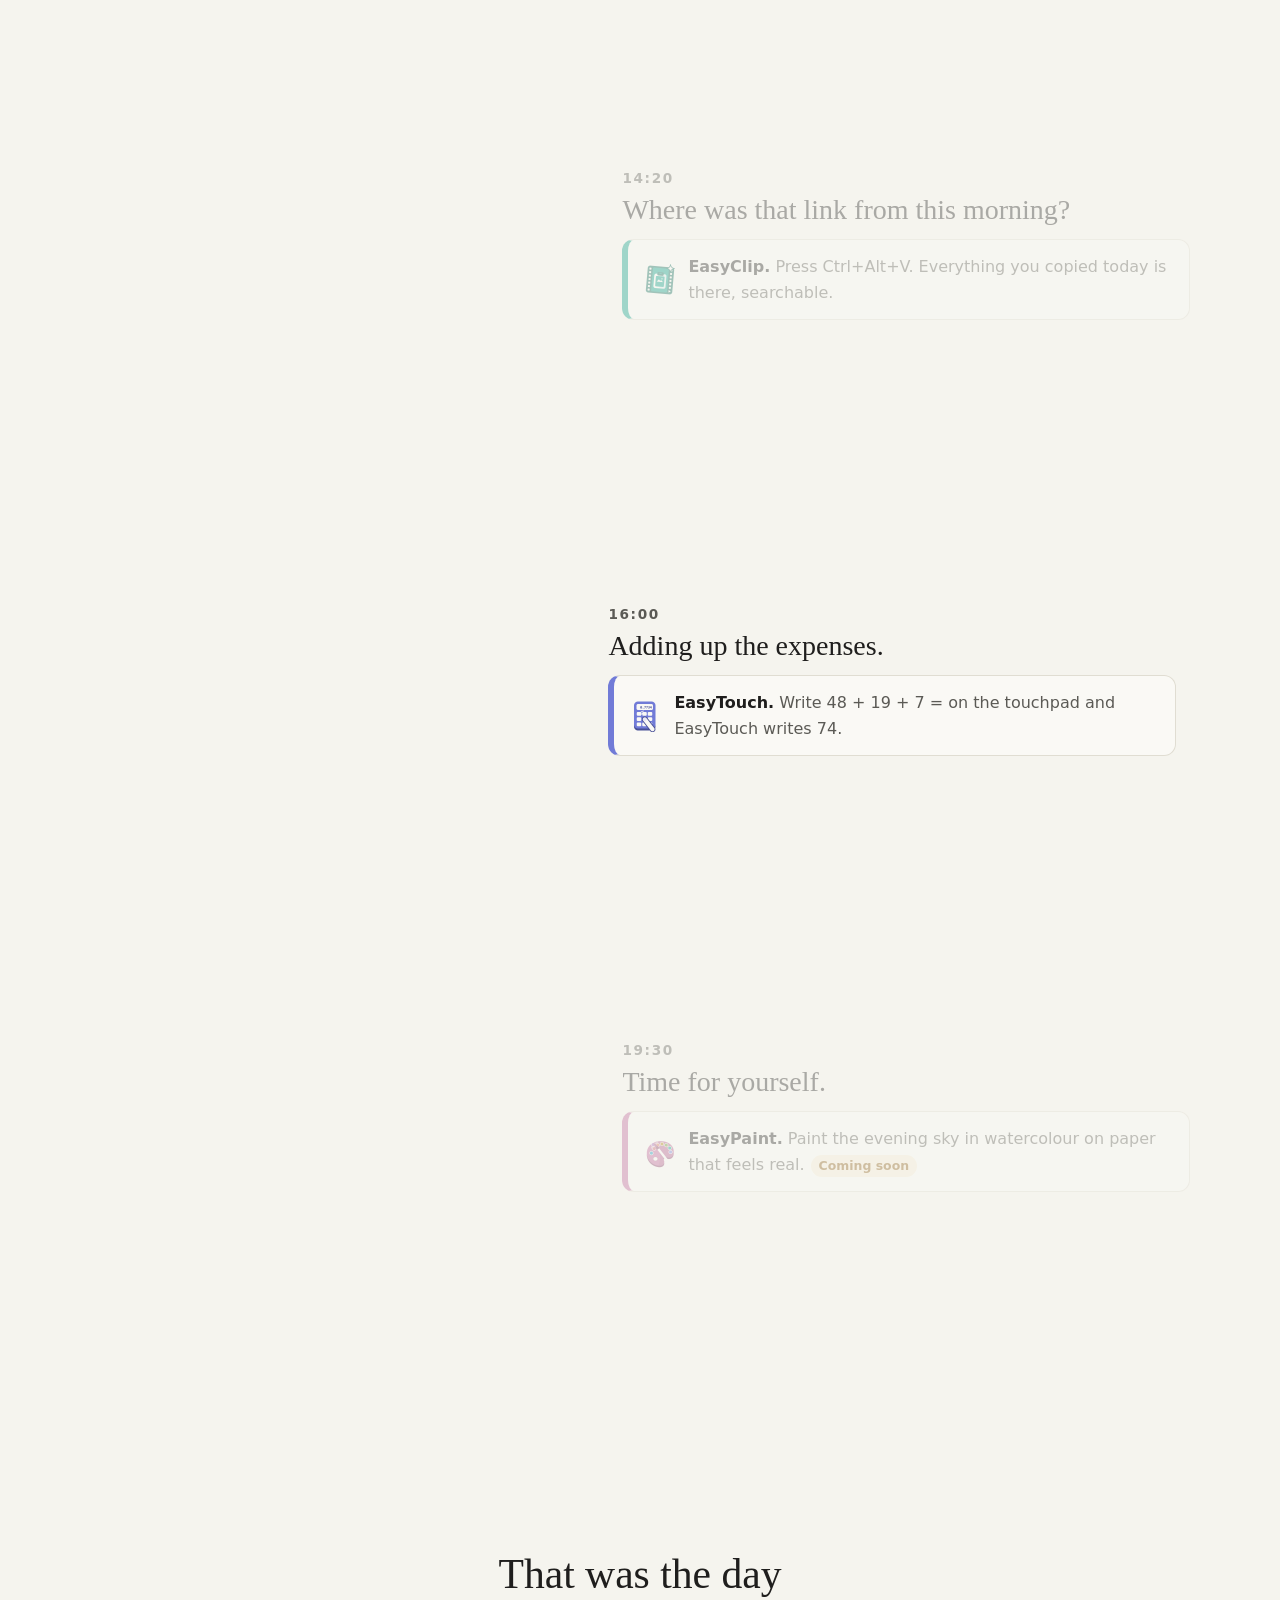
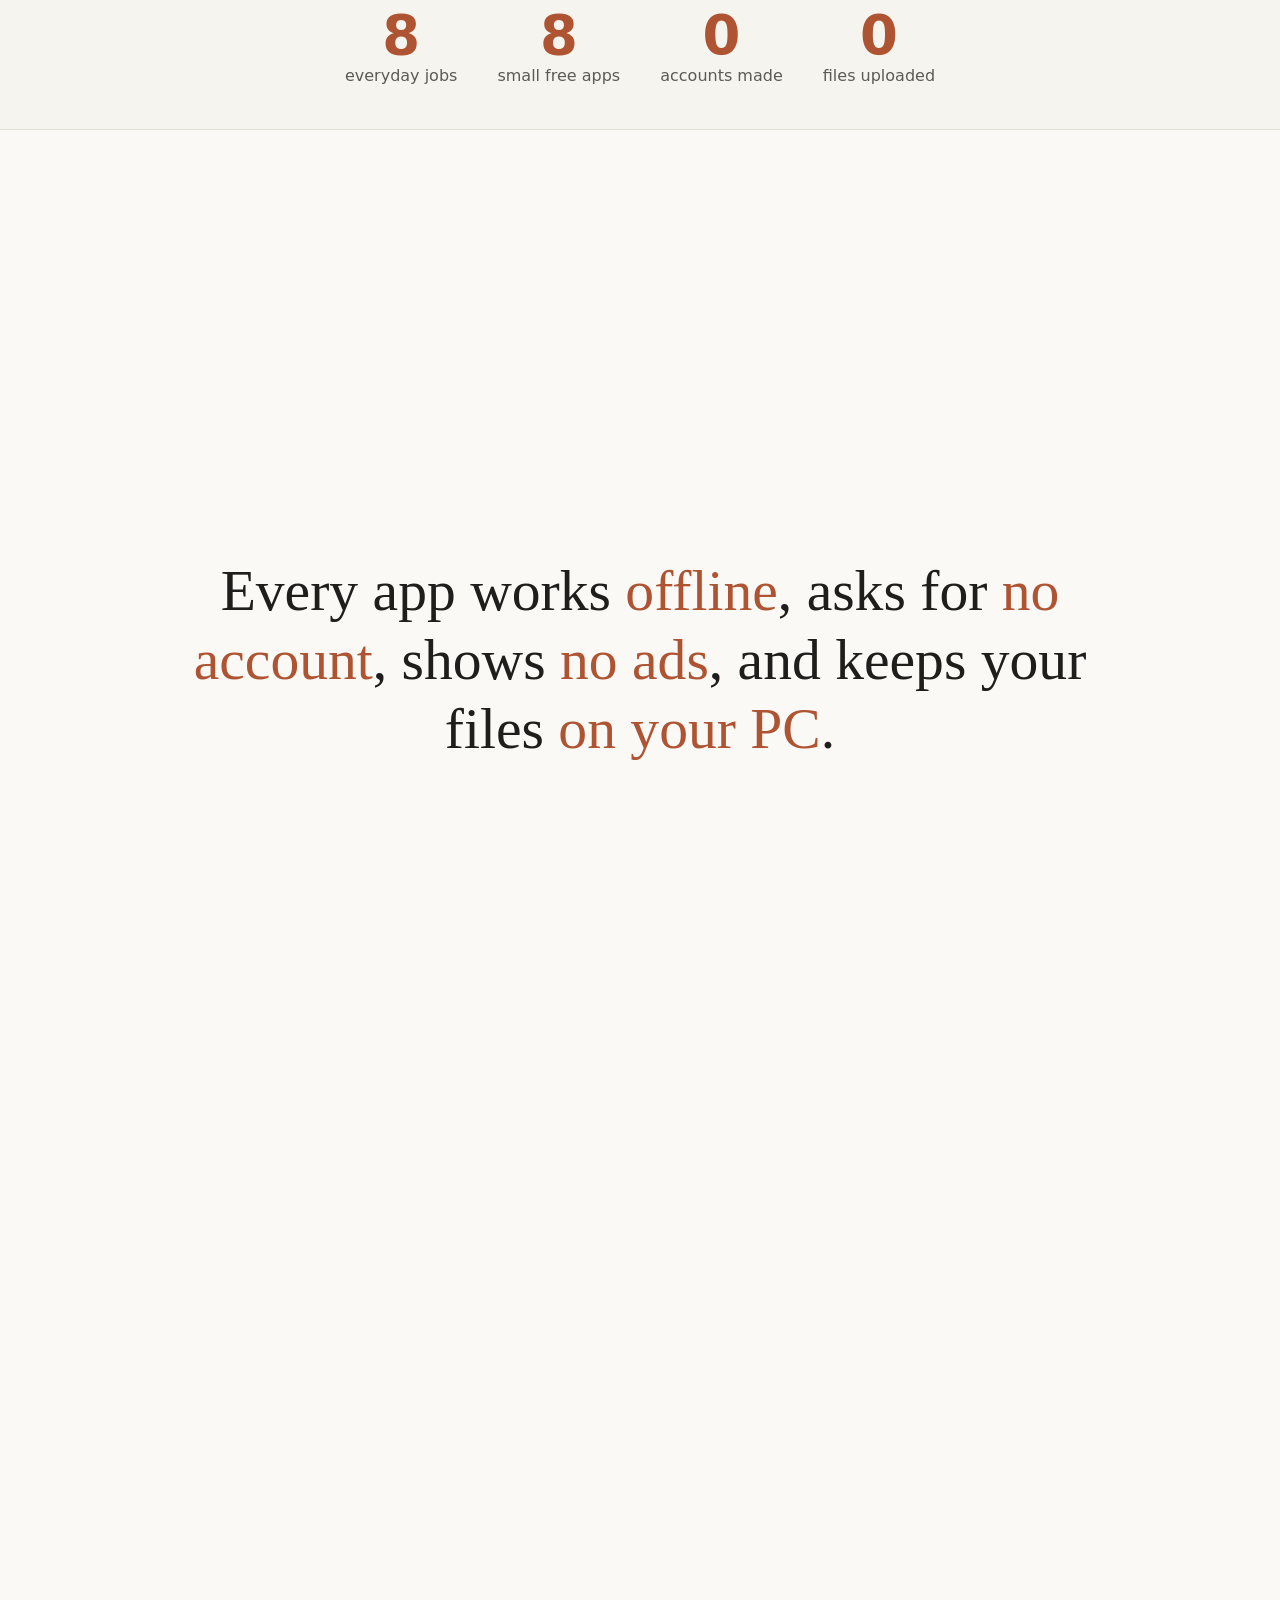
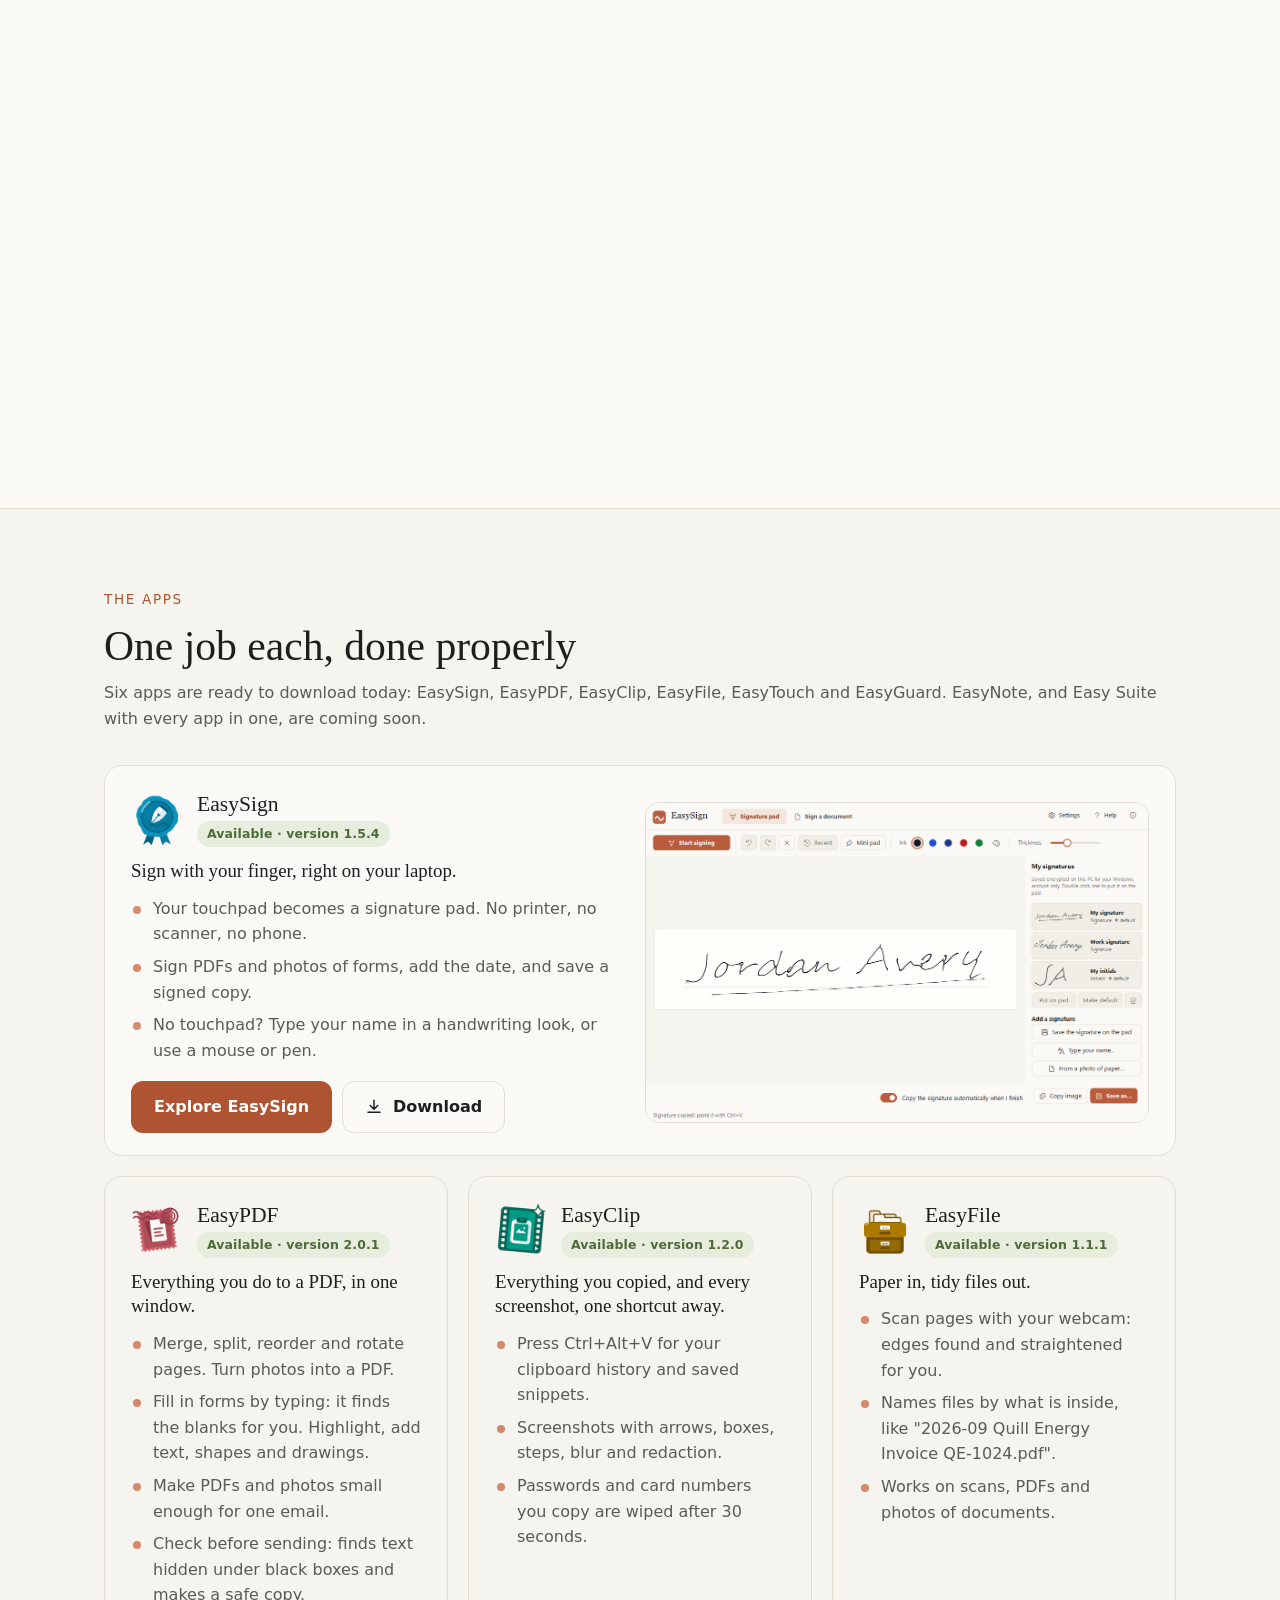
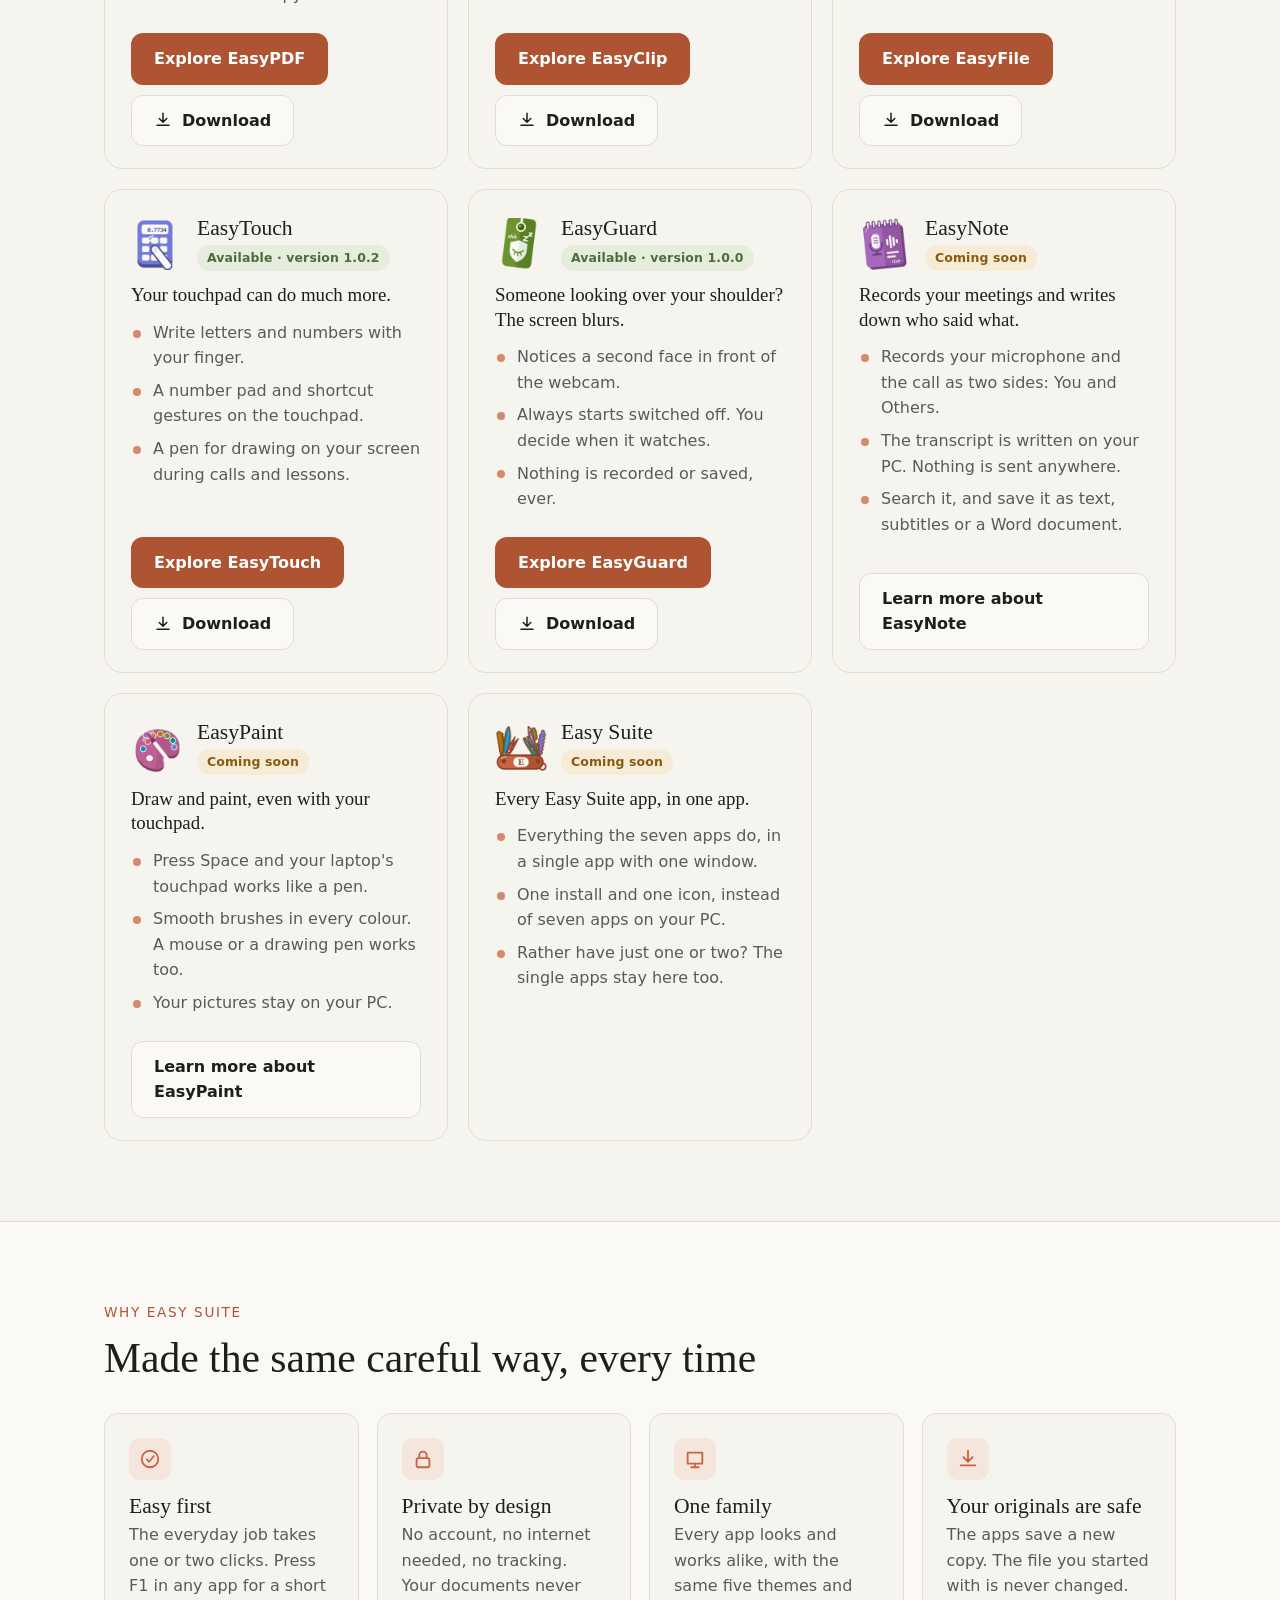
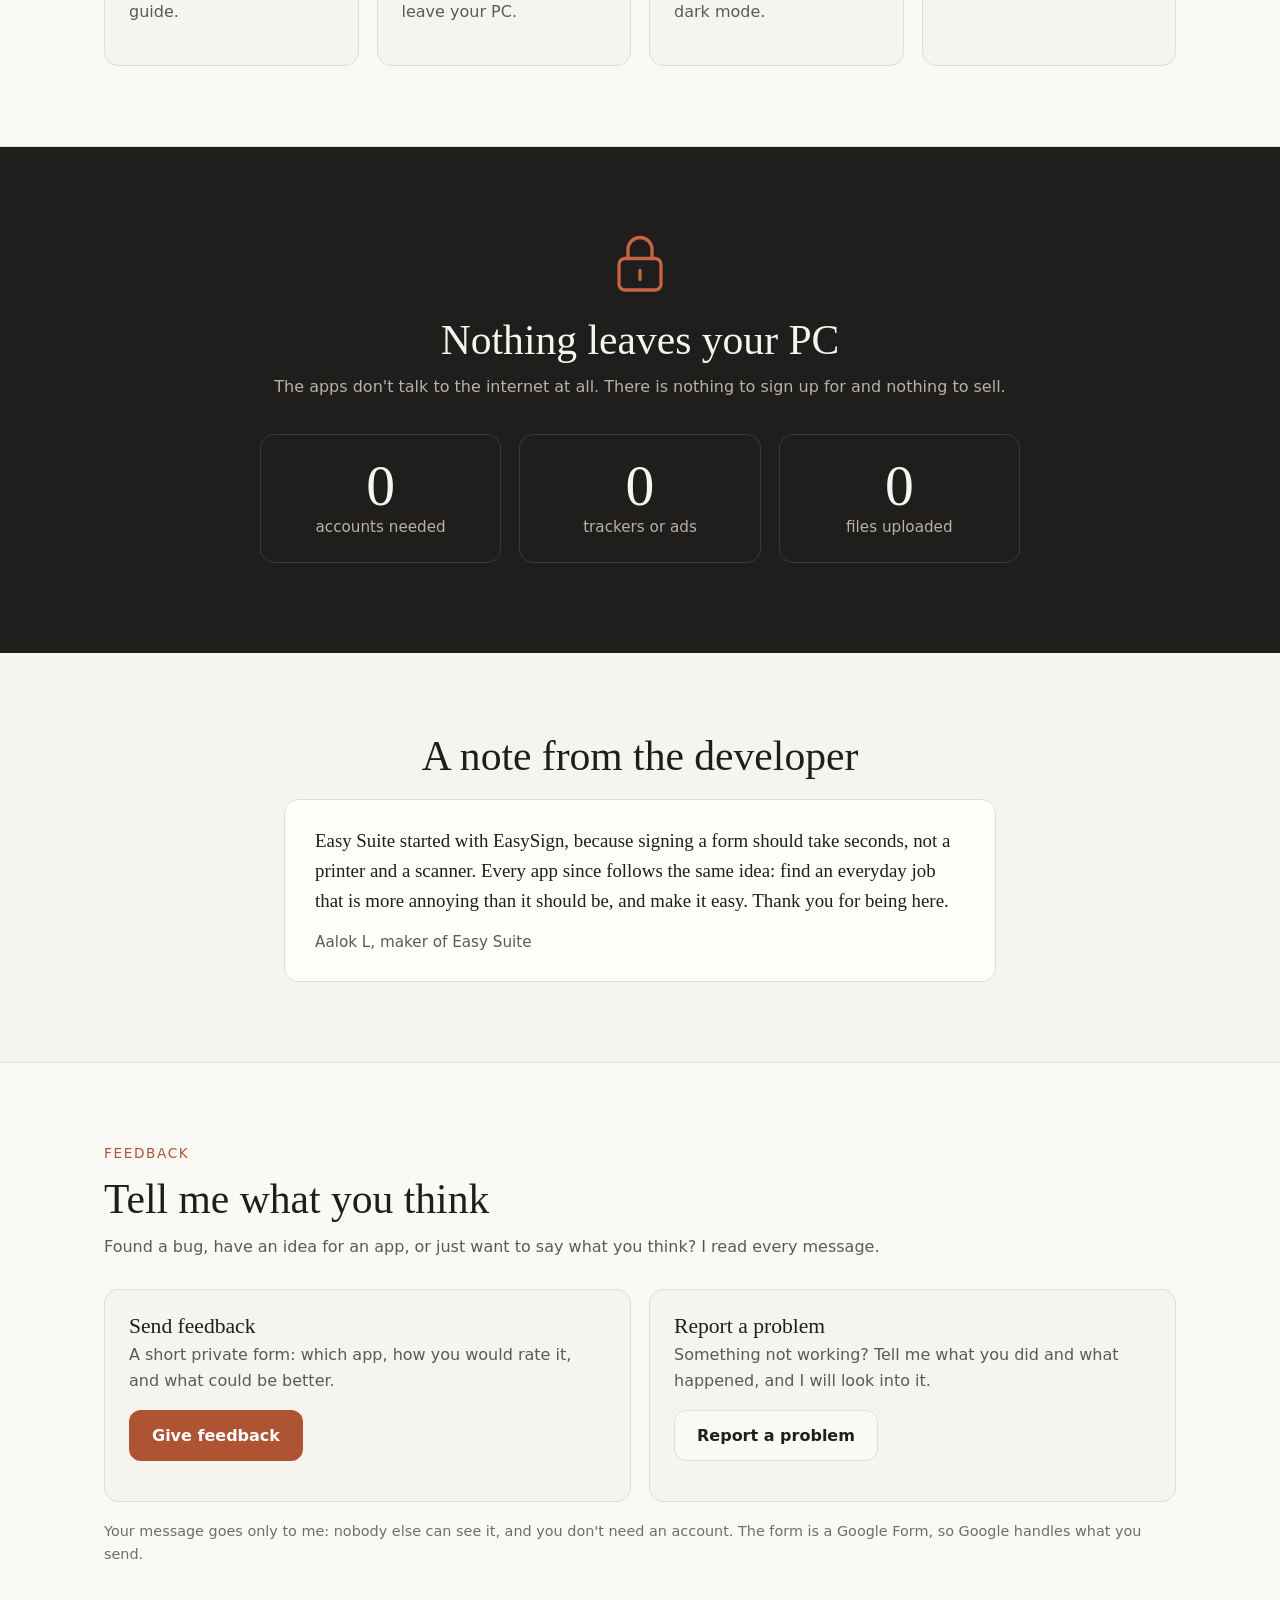
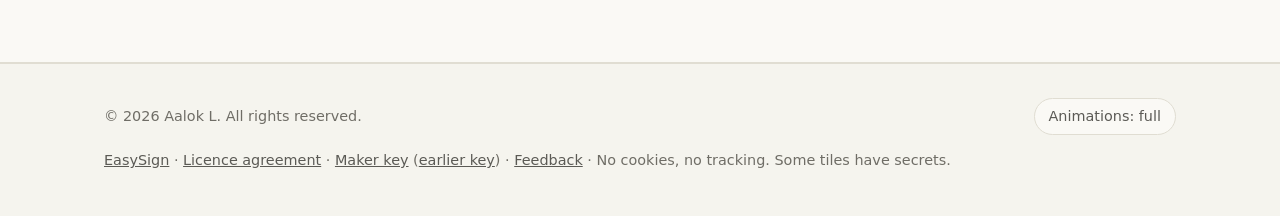
==== commit e32be818: "New page looks: EasyFile scan beam, EasyTouch neon, EasyGuard cafe, EasyNote tape deck, hub day Co-A" ====
--- a/index.html
+++ b/index.html
@@ -224,6 +224,8 @@
   @keyframes fade { to { opacity: 1; } }
   @media print { .reveal, .hero *, .tile { opacity: 1 !important; transform: none !important; filter: none !important; animation: none !important; } }
 </style>
+<link rel="stylesheet" href="assets/hub-day.css">
+<script defer src="assets/hub-day.js"></script>
 </head>
 <body>
 <div class="progress" aria-hidden="true"></div>
--- a/assets/hub-day.css
+++ b/assets/hub-day.css
@@ -0,0 +1,56 @@
+/* Easy Suite hub, A day with Easy Suite look: under the hero, scroll through an ordinary day. A clock winds to each
+   moment (SU-C1), the sky behind it goes from morning to evening (SU-C2), each moment lights up with the app that
+   helps (SU-C3), and the day ends with a count (SU-C4). The section is added by hub-day.js. */
+
+#day { padding-bottom: 40px; overflow-x: clip; }
+#day .day-head { text-align: center; }
+#day .day-head .lead { color: var(--muted); max-width: 620px; margin: 0 auto; font-size: clamp(1.05rem, 1.8vw, 1.2rem); }
+.day-grid { display: grid; grid-template-columns: minmax(0, .9fr) minmax(0, 1.1fr); gap: 40px; padding-top: 30px; }
+
+/* ---- SU-C1 and SU-C2 the clock under a sky that changes with the time ---- */
+.day-clockbox {
+  position: sticky; top: 24px; align-self: start; display: grid; justify-items: center; gap: 14px; padding: 30px 20px;
+  border-radius: 26px; background: #F9DDB1; color: #1F1E1D; transition: background-color 1s var(--ease), color 1s;
+}
+.day-clockbox.night { color: #F1EEF8; }
+.day-clock { width: min(240px, 70%); height: auto; }
+.day-clock .hand { transform-origin: 100px 100px; transition: transform 1.2s var(--ease); }
+.day-clock .face { fill: #fff; transition: fill 1s; }
+.day-clockbox.night .day-clock .face { fill: #E9E6F3; }
+.day-tnow { font: 800 2rem/1 "Segoe UI", system-ui, sans-serif; letter-spacing: -.01em; }
+.day-anow { display: flex; align-items: center; gap: 10px; background: rgba(255, 255, 255, .78); color: #1F1E1D; padding: 6px 14px 6px 6px; border-radius: 999px; font-weight: 700; }
+.day-anow img, .day-fix img { width: 32px; height: 32px; flex: none; }
+
+/* ---- SU-C3 the moments of the day ---- */
+.day-moments { display: grid; gap: 22px; padding-bottom: 24vh; }
+.day-mo { min-height: 46vh; display: flex; flex-direction: column; justify-content: center; opacity: .35; transform: translateX(14px); transition: opacity .5s, transform .5s var(--ease); }
+.day-mo.on { opacity: 1; transform: none; }
+.day-mo time { font: 800 .85rem/1 "Segoe UI", system-ui, sans-serif; letter-spacing: .12em; color: var(--muted); }
+.day-mo h3 { font-size: clamp(1.3rem, 2.6vw, 1.75rem); margin: 8px 0 12px; line-height: 1.2; }
+.day-fix {
+  display: flex; gap: 12px; align-items: center; background: var(--surface); border: 1px solid var(--line); border-left: 6px solid var(--c);
+  border-radius: 12px; padding: 14px 16px; color: var(--muted); text-decoration: none; transition: border-color .2s, transform .2s var(--ease);
+}
+.day-fix:hover { transform: translateX(4px); }
+.day-fix p { margin: 0; }
+.day-fix b { color: var(--text); }
+.day-fix .soon { display: inline-block; margin-left: 6px; padding: 1px 8px; border-radius: 999px; font-size: .78rem; font-weight: 600; background: var(--soon-soft); color: var(--soon); }
+html.calm .day-mo, html.calm .day-clock .hand, html.calm .day-clockbox { transition: none; }
+html.calm .day-mo { transform: none; }
+
+/* ---- SU-C4 the count at the end of the day ---- */
+.day-tally { text-align: center; padding-top: 10px; }
+.day-tally .nums { display: flex; justify-content: center; flex-wrap: wrap; gap: 14px 40px; margin-top: 10px; }
+.day-tally .nums b { display: block; font: 800 3.4rem/1 "Segoe UI", system-ui, sans-serif; color: var(--link); }
+.day-tally .nums span { color: var(--muted); }
+
+@media (max-width: 760px) {
+  .day-grid { grid-template-columns: minmax(0, 1fr); gap: 0; }
+  .day-clockbox { top: 0; z-index: 3; grid-template-columns: 70px 1fr; justify-items: start; align-items: center; gap: 4px 14px; padding: 12px 16px; border-radius: 0 0 18px 18px; }
+  .day-clock { width: 70px; grid-row: span 2; }
+  .day-tnow { font-size: 1.4rem; }
+  .day-anow { font-size: .9rem; }
+  .day-anow img { width: 26px; height: 26px; }
+  .day-mo { min-height: 60vh; }
+}
+@media print { .day-mo { opacity: 1; transform: none; } .day-clockbox { position: static; } }
